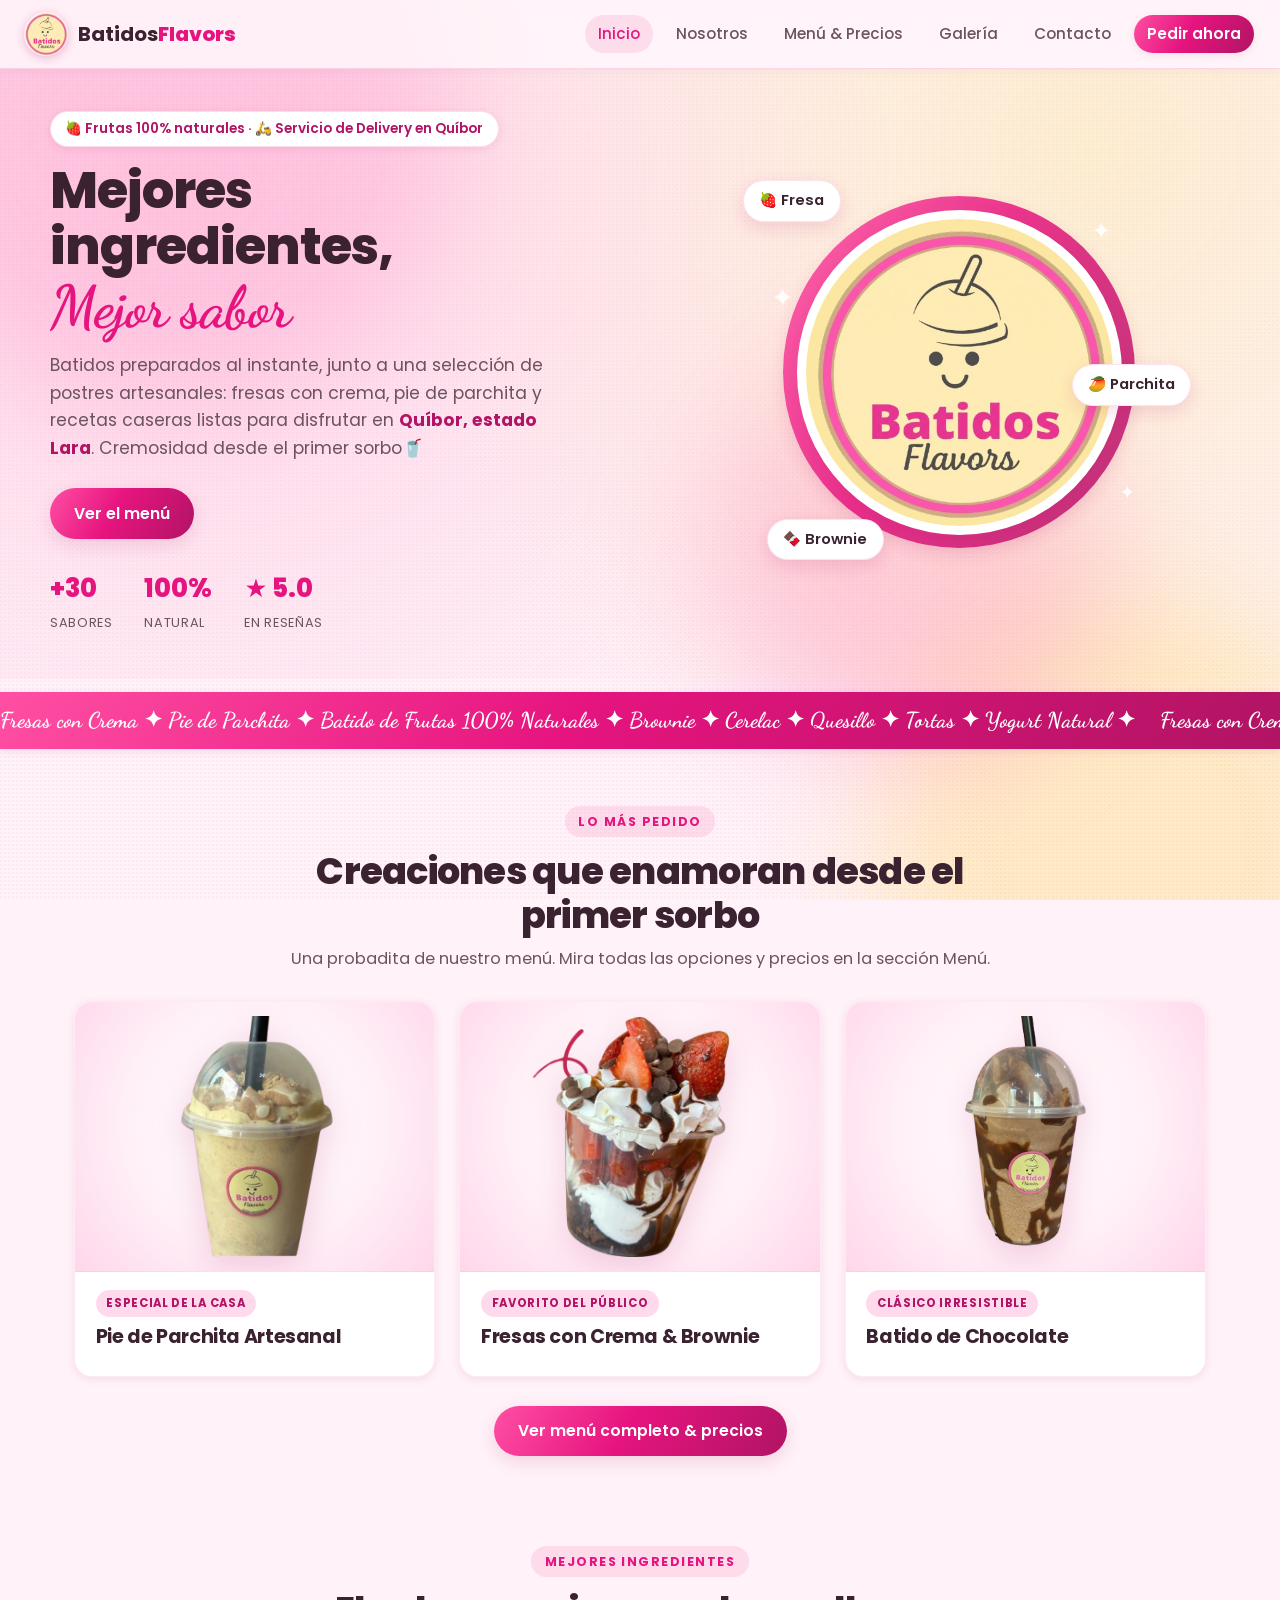
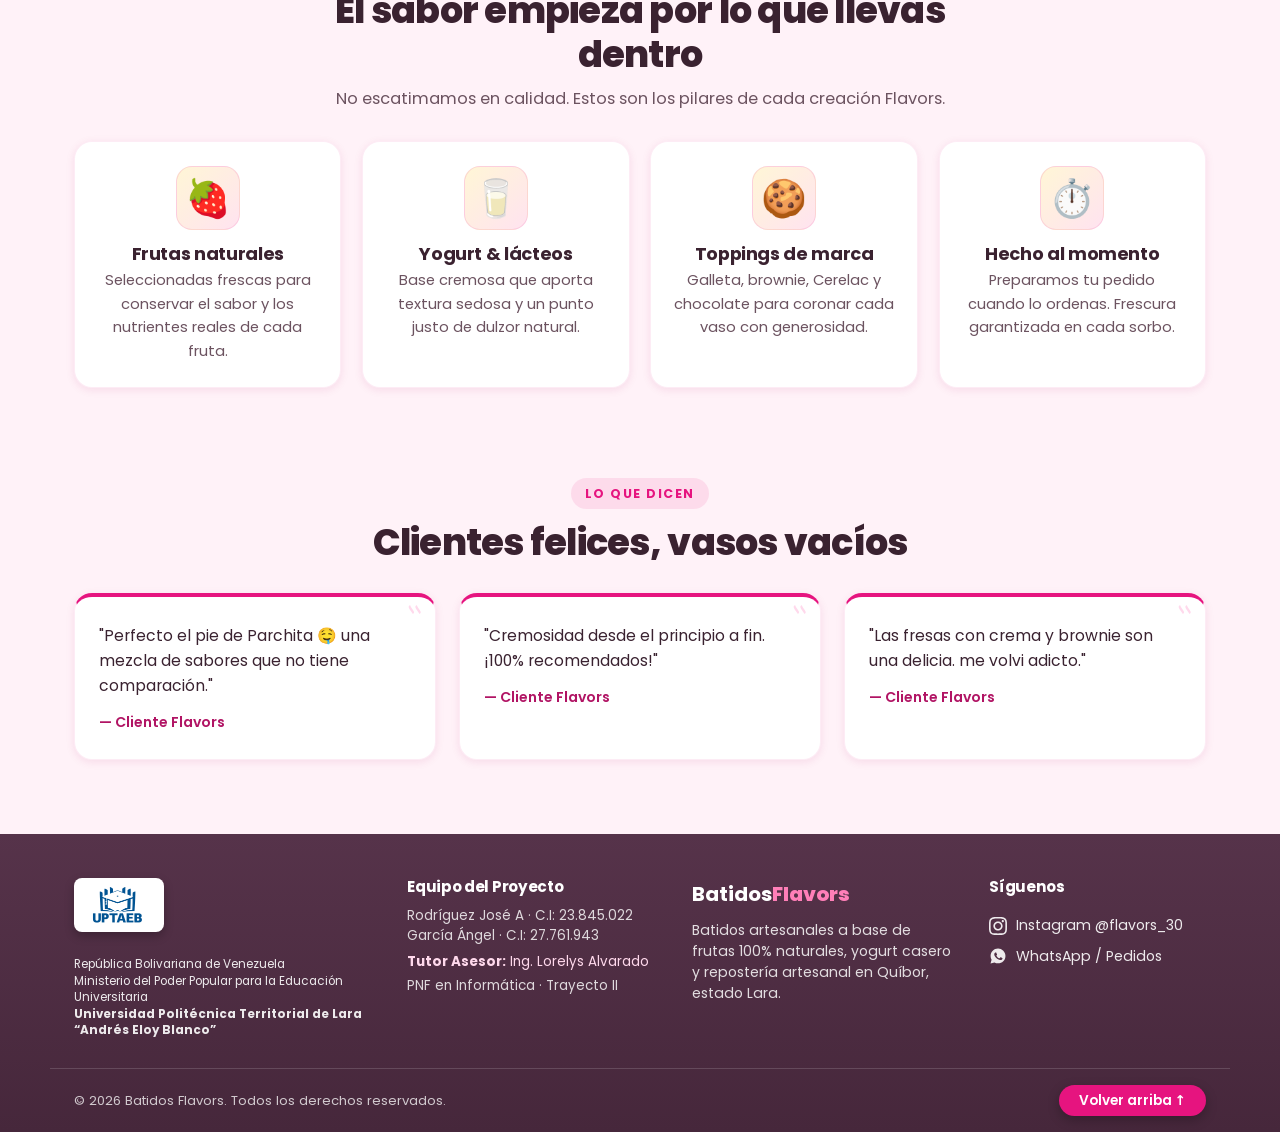
==== web-defensa/index.html @ 009329e3 "feat: crear clon web-defensa con capturas locales, ejecucion inmediata de modal y super guia comenta" ====
<!DOCTYPE html>
<html lang="es">
<head>
  <meta charset="UTF-8" />
  <meta name="viewport" content="width=device-width, initial-scale=1.0" />
  <meta name="description" content="Batidos Flavors — Batidos artesanales a base de frutas naturales, yogurt y postres caseros en Quíbor, estado Lara. Mejores ingredientes, mejor sabor." />
  <meta name="theme-color" content="#e6147f" />
  <title>Batidos Flavors · Mejores ingredientes, mejor sabor</title>
  <!-- Favicon -->
  <link rel="icon" type="image/png" href="assets/logo.png" />
  <link rel="apple-touch-icon" href="assets/logo.png" />

  <!-- Metadatos Open Graph y Twitter -->
  <meta property="og:type" content="website" />
  <meta property="og:url" content="https://batidosflavors.shop/" />
  <meta property="og:title" content="Batidos Flavors · Mejores ingredientes, mejor sabor" />
  <meta property="og:description" content="Batidos artesanales a base de frutas naturales, yogurt y postres caseros en Quíbor, estado Lara. Mejores ingredientes, mejor sabor." />
  <meta property="og:image" content="https://batidosflavors.shop/assets/logo.png" />
  <meta property="og:image:alt" content="Logotipo oficial de Batidos Flavors" />

  <meta name="twitter:card" content="summary" />
  <meta name="twitter:title" content="Batidos Flavors · Mejores ingredientes, mejor sabor" />
  <meta name="twitter:description" content="Batidos artesanales a base de frutas naturales, yogurt y postres caseros en Quíbor, estado Lara." />
  <meta name="twitter:image" content="https://batidosflavors.shop/assets/logo.png" />

  <link rel="preconnect" href="https://fonts.googleapis.com" />
  <link rel="preconnect" href="https://fonts.gstatic.com" crossorigin />
  <link href="https://fonts.googleapis.com/css2?family=Poppins:wght@300;400;500;600;700;800;900&family=Dancing+Script:wght@600;700&display=swap" rel="stylesheet" />
  <link rel="stylesheet" href="styles.css" />
</head>
<body>

  <div class="bg-decor" aria-hidden="true">
    <span class="blob blob--1"></span>
    <span class="blob blob--2"></span>
    <span class="blob blob--3"></span>
    <span class="grain"></span>
  </div>

  <!-- =========================================================================
     GUÍA DEFENSA: ENCABEZADO Y NAVEGACIÓN (<header class="nav">)
     - Logo: Para cambiar la imagen del logo editar src="assets/logo.png".
     - Orden del menú: Para cambiar el orden de las páginas, mover las etiquetas <a> de posición.
     - Menú móvil: Funciona con el checkbox oculto #nav-toggle sin JavaScript.
     - Botón "Pedir ahora": En este clon abre la captura local assets/whatsapp.png.
     ========================================================================= -->
  <!-- Encabezado y navegación -->
  <header class="nav">
    <a href="index.html" class="nav__brand" aria-label="Batidos Flavors — inicio">
      <img src="assets/logo.png" alt="Logo Batidos Flavors" class="logo-mark" width="46" height="46" />
      <span class="nav__brand-txt">Batidos<strong>Flavors</strong></span>
    </a>
    <input type="checkbox" id="nav-toggle" class="nav__check" />
    <label for="nav-toggle" class="nav__burger" aria-label="Abrir menú"><span></span><span></span><span></span></label>
    <nav class="nav__menu">
      <a href="index.html" class="is-active">Inicio</a>
      <a href="nosotros.html">Nosotros</a>
      <a href="menu.html">Menú &amp; Precios</a>
      <a href="galeria.html">Galería</a>
      <a href="contacto.html">Contacto</a>
      <a href="assets/whatsapp.png" target="_blank" rel="noopener" title="Ver captura de WhatsApp" target="_blank" rel="noopener" class="nav__cta">Pedir ahora</a>
    </nav>
  </header>

  <main>

    <!-- =========================================================================
     GUÍA DEFENSA: PORTADA PRINCIPAL (<section class="hero">)
     - Estructura: 2 columnas en CSS Grid (.hero__copy a la izquierda y .hero__art a la derecha).
     - ¿Cómo invertir columnas en el HTML?: Cortar el div .hero__art y pegarlo antes de .hero__copy.
     - ¿Cómo editar textos?: Modificar el texto dentro de h1.hero__title o p.hero__lead.
     - Chips flotantes: Las etiquetas span.float-chip tienen clases chip-a, chip-b, chip-c
       posicionadas de forma absoluta alrededor del logo.
     ========================================================================= -->
    <!-- Portada principal -->
    <section class="hero">
      <div class="hero__mesh" aria-hidden="true"></div>
      <div class="hero__inner">
        <div class="hero__copy">
          <span class="pill reveal">🍓 Frutas 100% naturales · 🛵 Servicio de Delivery en Quíbor</span>
          <h1 class="hero__title">
            <span class="reveal d1">Mejores</span>
            <span class="reveal d2">ingredientes,</span>
            <span class="script reveal d3"> Mejor sabor</span>
          </h1>
          <p class="hero__lead reveal d4">
  Batidos preparados al instante, junto a una selección de postres artesanales: fresas con crema, 
  pie de parchita y recetas caseras listas para disfrutar en <strong>Quíbor, estado Lara</strong>. Cremosidad desde el primer sorbo🥤
          </p>
          <div class="hero__actions reveal d5">
            <a href="menu.html" class="btn btn--solid">Ver el menú</a>
          </div>
          <ul class="hero__stats reveal d6">
            <li><b>+30</b><span>sabores</span></li>
            <li><b>100%</b><span>natural</span></li>
            <li><b>★ 5.0</b><span>en reseñas</span></li>
          </ul>
        </div>
        <div class="hero__art">
          <div class="cup-stage">
            <div class="cup-glow" aria-hidden="true"></div>
            <figure class="cup-photo">
              <img src="assets/logo.png" alt="Logo Batidos Flavors" class="hero__logo-img" width="360" height="360" />
            </figure>
            <span class="float-chip chip-a">🍓 Fresa</span>
            <span class="float-chip chip-b">🥭 Parchita</span>
            <span class="float-chip chip-c">🍫 Brownie</span>
            <span class="sparkle s1">✦</span>
            <span class="sparkle s2">✦</span>
            <span class="sparkle s3">✦</span>
          </div>
        </div>
      </div>
    </section>

    <!-- =========================================================================
     GUÍA DEFENSA: MARQUESINA CONTINUA (<div class="marquee">)
     - ¿Cómo funciona?: Contiene dos <span> con el texto idéntico duplicado para que
       la animación CSS @keyframes marquee se desplace infinitamente sin espacios en blanco.
     - Para cambiar los productos que circulan: editar el texto en ambos <span>.
     ========================================================================= -->
    <!-- Marquesina de especialidades -->
   <div class="marquee" aria-hidden="true">
      <div class="marquee__track">
        <span>Fresas con Crema ✦ Pie de Parchita ✦ Batido de Frutas 100% Naturales ✦ Brownie ✦ Cerelac ✦ Quesillo ✦ Tortas ✦ Yogurt Natural ✦&nbsp;</span>
        <span>Fresas con Crema ✦ Pie de Parchita ✦ Batido de Frutas 100% Naturales ✦ Brownie ✦ Cerelac ✦ Quesillo ✦ Tortas ✦ Yogurt Natural ✦&nbsp;</span>
      </div>
    </div>

   <!-- =========================================================================
     GUÍA DEFENSA: TARJETAS DESTACADAS (<section class="section"> y .cards)
     - Cuadrícula: Utiliza CSS Grid responsive (repeat(auto-fit, minmax(280px, 1fr))).
     - ¿Cómo añadir un nuevo producto?: Duplicar un bloque <article class="card reveal-up">...</article>.
     - ¿Cómo cambiar imagen de producto?: Modificar el atributo src="assets/inicio-batido-chocolate.png" (o la imagen deseada).
     - Etiqueta superior: El span con clase .tag muestra "Especial de la casa", "Favorito", etc.
     ========================================================================= -->
   <!-- Productos destacados -->
    <section class="section">
      <header class="section__head reveal-up">
        <span class="eyebrow">Lo más pedido</span>
        <h2>Creaciones que enamoran desde el primer sorbo </h2>
        <p class="section__sub">Una probadita de nuestro menú. Mira todas las opciones y precios en la sección Menú.</p>
      </header>
      <div class="cards">
        <article class="card reveal-up">
          <div class="card__img">
            <img src="assets/inicio-pie-limon.png" alt="Pie de Parchita" loading="lazy">
          </div>
          <div class="card__body">
            <span class="tag">Especial de la casa</span>
            <h3>Pie de Parchita Artesanal</h3>
          </div>
        </article>
        <article class="card reveal-up">
          <div class="card__img">
            <img src="assets/inicio-fresa-brownie.png" alt="Fresas con Crema &amp; Brownie" loading="lazy">
          </div>
          <div class="card__body">
            <span class="tag">Favorito del público</span>
            <h3>Fresas con Crema &amp; Brownie</h3>
          </div>
        </article>
        <article class="card reveal-up">
          <div class="card__img">
            <img src="assets/inicio-batido-chocolate.png" alt="Batido de Chocolate" loading="lazy">
          </div>
          <div class="card__body">
            <span class="tag">Clásico irresistible</span>
            <h3>Batido de Chocolate</h3>
          </div>
        </article>
      </div>
      <div class="menu__cta reveal-up">
        <a href="menu.html" class="btn btn--solid">Ver menú completo &amp; precios</a>
      </div>
    </section>

    <!-- =========================================================================
     GUÍA DEFENSA: POR QUÉ ELEGIRNOS (.feature-grid)
     - 4 columnas automáticas con iconos emoji y descripciones breves de propuesta de valor.
     ========================================================================= -->
    <!-- Por qué elegirnos -->
    <section class="section ingredientes">
      <header class="section__head reveal-up">
        <span class="eyebrow">Mejores ingredientes</span>
        <h2>El sabor empieza por lo que llevas dentro</h2>
        <p class="section__sub">No escatimamos en calidad. Estos son los pilares de cada creación Flavors.</p>
      </header>
      <div class="feature-grid">
        <div class="feature reveal-up">
          <div class="feature__ic">🍓</div>
          <h3>Frutas naturales</h3>
          <p>Seleccionadas frescas para conservar el sabor y los nutrientes reales de cada fruta.</p>
        </div>
        <div class="feature reveal-up">
          <div class="feature__ic">🥛</div>
          <h3>Yogurt &amp; lácteos</h3>
          <p>Base cremosa que aporta textura sedosa y un punto justo de dulzor natural.</p>
        </div>
        <div class="feature reveal-up">
          <div class="feature__ic">🍪</div>
          <h3>Toppings de marca</h3>
          <p>Galleta, brownie, Cerelac y chocolate para coronar cada vaso con generosidad.</p>
        </div>
        <div class="feature reveal-up">
          <div class="feature__ic">⏱️</div>
          <h3>Hecho al momento</h3>
          <p>Preparamos tu pedido cuando lo ordenas. Frescura garantizada en cada sorbo.</p>
        </div>
      </div>
    </section>

    <!-- =========================================================================
     GUÍA DEFENSA: TESTIMONIOS (.quotes y .quote)
     - Utiliza la etiqueta semántica <blockquote> con su <footer> para autoría.
     ========================================================================= -->
    <!-- Testimonios de clientes -->
    <section class="section testimonios">
      <header class="section__head reveal-up">
        <span class="eyebrow">Lo que dicen</span>
        <h2>Clientes felices, vasos vacíos</h2>
      </header>
      <div class="quotes">
        <blockquote class="quote reveal-up">
          <p>"Perfecto el pie de Parchita 🤤 una mezcla de sabores que no tiene comparación."</p>
          <footer>— Cliente Flavors</footer>
        </blockquote>
        <blockquote class="quote reveal-up">
          <p>"Cremosidad desde el principio a fin. ¡100% recomendados!"</p>
          <footer>— Cliente Flavors</footer>
        </blockquote>
        <blockquote class="quote reveal-up">
          <p>"Las fresas con crema y brownie son una delicia. me volvi adicto."</p>
          <footer>— Cliente Flavors</footer>
        </blockquote>
      </div>
    </section>


  </main>

  <!-- =========================================================================
     GUÍA DEFENSA: PIE DE PÁGINA INSTITUCIONAL (<footer class="footer">)
     - 4 columnas con CSS Grid (.footer__inner):
       * Columna 1 (.footer__uni): Logo institucional UPTAEB y República/Ministerio.
       * Columna 2 (.footer__team): Autores (José Rodríguez y Ángel García, Tutor y Trayecto).
       * Columna 3 (.footer__brand): Marca Batidos Flavors y descripción socio-productiva.
       * Columna 4 (.footer__social): Redes y contacto (apuntan a las capturas locales).
     - Barra inferior (.footer__base): Derechos reservados y botón "Volver arriba ↑".
     ========================================================================= -->
  <!-- Pie de página -->
  <footer class="footer">
    <div class="footer__inner">
      <!-- Columna 1: Universidad UPTAEB -->
      <div class="footer__col footer__uni">
        <img src="assets/logouniversidad.png" alt="Logo UPTAEB" class="footer__uni-logo" loading="lazy">
        <div class="footer__uni-text">
          <p class="uni-country">República Bolivariana de Venezuela</p>
          <p class="uni-ministry">Ministerio del Poder Popular para la Educación Universitaria</p>
          <p class="uni-name">Universidad Politécnica Territorial de Lara “Andrés Eloy Blanco”</p>
        </div>
      </div>

      <!-- Columna 2: Equipo de proyecto -->
      <div class="footer__col footer__team">
        <h4>Equipo del Proyecto</h4>
        <p>Rodríguez José A · C.I: 23.845.022</p>
        <p>García Ángel · C.I: 27.761.943</p>
        <p class="footer__tutor"><strong>Tutor Asesor:</strong> Ing. Lorelys Alvarado</p>
        <p class="footer__career">PNF en Informática · Trayecto II</p>
      </div>

      <!-- Columna 3: Batidos Flavors -->
      <div class="footer__col footer__brand">
        <span class="nav__brand-txt">Batidos<strong>Flavors</strong></span>
        <p>Batidos artesanales a base de frutas 100% naturales, yogurt casero y repostería artesanal en Quíbor, estado Lara.</p>
      </div>

      <!-- Columna 4: Síguenos y contacto -->
      <div class="footer__col footer__social">
        <h4>Síguenos</h4>
        <a href="assets/instagram.png" target="_blank" rel="noopener" title="Ver captura de Instagram" target="_blank" rel="noopener">
          <svg viewBox="0 0 24 24" width="18" height="18" fill="currentColor" aria-hidden="true"><path d="M12 2.163c3.204 0 3.584.012 4.85.07 3.252.148 4.771 1.691 4.919 4.919.058 1.265.069 1.645.069 4.849 0 3.205-.012 3.584-.069 4.849-.149 3.225-1.664 4.771-4.919 4.919-1.266.058-1.644.07-4.85.07-3.204 0-3.584-.012-4.849-.07-3.26-.149-4.771-1.699-4.919-4.92-.058-1.265-.07-1.644-.07-4.849 0-3.204.013-3.583.07-4.849.149-3.227 1.664-4.771 4.919-4.919 1.266-.057 1.645-.069 4.849-.069zm0-2.163c-3.259 0-3.667.014-4.947.072-4.358.2-6.78 2.618-6.98 6.98-.059 1.281-.073 1.689-.073 4.948 0 3.259.014 3.668.072 4.948.2 4.358 2.618 6.78 6.98 6.98 1.281.058 1.689.072 4.948.072 3.259 0 3.668-.014 4.948-.072 4.354-.2 6.782-2.618 6.979-6.98.059-1.28.073-1.689.073-4.948 0-3.259-.014-3.667-.072-4.947-.196-4.354-2.617-6.78-6.979-6.98-1.281-.059-1.69-.073-4.949-.073zm0 5.838c-3.403 0-6.162 2.759-6.162 6.162s2.759 6.163 6.162 6.163 6.162-2.759 6.162-6.163c0-3.403-2.759-6.162-6.162-6.162zm0 10.162c-2.209 0-4-1.79-4-4 0-2.209 1.791-4 4-4s4 1.791 4 4c0 2.21-1.791 4-4 4zm6.406-11.845c-.796 0-1.441.645-1.441 1.44s.645 1.44 1.441 1.44c.795 0 1.439-.645 1.439-1.44s-.644-1.44-1.439-1.44z"/></svg>
          <span>Instagram @flavors_30</span>
        </a>
        <a href="assets/whatsapp.png" target="_blank" rel="noopener" title="Ver captura de WhatsApp" target="_blank" rel="noopener">
          <svg viewBox="0 0 24 24" width="18" height="18" fill="currentColor" aria-hidden="true"><path d="M12.04 2c-5.46 0-9.91 4.45-9.91 9.91 0 1.75.46 3.45 1.32 4.95L2.05 22l5.25-1.38c1.45.79 3.08 1.21 4.74 1.21 5.46 0 9.91-4.45 9.91-9.91 0-2.65-1.03-5.14-2.9-7.01A9.82 9.82 0 0 0 12.04 2zm5.79 14.07c-.24.68-1.39 1.3-1.92 1.38-.49.07-1.12.1-3.23-.77-2.69-1.11-4.43-3.85-4.57-4.03-.13-.18-1.09-1.45-1.09-2.77s.69-1.96.93-2.23c.24-.27.53-.34.71-.34.18 0 .35 0 .51.01.16.01.39-.06.6.46.23.54.78 1.9.85 2.04.07.14.11.3.02.48-.09.18-.14.29-.27.45-.14.16-.29.35-.41.47-.14.13-.28.28-.12.55.16.27.7 1.15 1.5 1.86 1.03.92 1.9 1.2 2.17 1.34.27.13.43.11.59-.07.16-.18.68-.79.86-1.06.18-.27.36-.23.61-.14.25.09 1.59.75 1.86.89.27.13.45.2.52.31.06.11.06.65-.18 1.33z"/></svg>
          <span>WhatsApp / Pedidos</span>
        </a>
      </div>
    </div>

    <!-- Barra inferior del pie de página -->
    <div class="footer__base">
      <p>© 2026 Batidos Flavors. Todos los derechos reservados.</p>
      <a href="#" class="footer__top-btn">Volver arriba ↑</a>
    </div>
  </footer>

</body>
</html>
---- web-defensa/styles.css ----
/* =============================================================================
   BATIDOS FLAVORS — HOJA DE ESTILOS PRINCIPAL (VERSIÓN DEFENSA ACADÉMICA)
   
   GUÍA RÁPIDA DE COMANDOS CSS PARA LA DEFENSA:
   • MOVER ELEMENTO:
     - A la derecha:    margin-left: auto;  |  text-align: right;  |  transform: translateX(30px);
     - A la izquierda:  margin-right: auto; |  text-align: left;   |  transform: translateX(-30px);
     - Al centro:       margin: 0 auto;     |  text-align: center; |  justify-content: center;
   • DIMENSIONES (ANCHO Y ALTO):
     - Más alto/bajo:   height: 80px; / height: 35px;  |  padding: 1.5rem 1rem;
     - Más ancho/chico: width: 300px; / width: 120px;  |  max-width: 500px;
     - Ancho completo:  width: 100%; display: block;
   • ROTAR O PONER DE CABEZA:
     - Poner de cabeza: transform: rotate(180deg);  |  transform: scaleY(-1);
     - Reflejo espejo:  transform: scaleX(-1);
     - Rotar en ángulo: transform: rotate(45deg);   |  transform: rotate(-15deg);
     - Zoom (escala):   transform: scale(1.2); (más grande) / scale(0.8); (más pequeño)
   • COLORES Y FONDOS:
     - Fondo sólido:    background: #e6147f; (rosa) | #3a2230; (morado) | #25d366; (verde) | #000;
     - Gradiente:       background: linear-gradient(135deg, #ff4fa3, #b11464);
     - Color de texto:  color: #ffffff; | color: #fbe7a1; | color: #000000;
   • BORDES Y FORMAS:
     - Círculo:         border-radius: 50%;
     - Cuadrado recto:  border-radius: 0;
     - Píldora suave:   border-radius: 999px;
   • COLUMNAS GRID:
     - 4 columnas:      grid-template-columns: repeat(4, 1fr);
     - 3 columnas:      grid-template-columns: repeat(3, 1fr);
     - 2 columnas:      grid-template-columns: repeat(2, 1fr);
     - 1 columna:       grid-template-columns: 1fr;
   ============================================================================= */

/* =============================================================================
   1. VARIABLES DE DISEÑO (:root)
   ¿QUÉ ES?
   Las variables CSS almacenan valores reutilizables (colores, fuentes, sombras, radios).
   Se definen en el selector :root para que estén disponibles en todo el documento.
   Para consumirlas en cualquier clase se usa: var(--nombre-variable).
   
   TRUCOS DE DEFENSA:
   - Para cambiar el color principal de TODO el sitio en un solo cambio:
     Cambia --pink: #e6147f; por otro código hexadecimal (ej: #00b4d8 para azul turquesa).
   - Para cambiar la tipografía global:
     Cambia --font-main o --font-script.
   - Para cambiar el redondeo general de tarjetas y botones:
     Cambia --radius: 18px; a 0px (bordes rectos cuadrados) o 30px (súper redondeado).
   ============================================================================= */
:root {
  --pink: #e6147f;
  --pink-deep: #b11464;
  --pink-soft: #ffd9ec;
  --pink-bg: #fff2f8;
  --cream: #fbe7a1;
  --cream-soft: #fff6d6;
  --plum: #3a2230;
  --plum-soft: #6c5360;
  --plum-light: #523046;
  --white: #ffffff;

  --grad-hot: linear-gradient(120deg, #ff4fa3 0%, #e6147f 45%, #b11464 100%);
  --grad-soft: linear-gradient(135deg, #fff6d6 0%, #ffe3f0 100%);

  --shadow-sm: 0 2px 8px rgba(177, 20, 100, 0.10);
  --shadow-md: 0 6px 18px rgba(177, 20, 100, 0.14);

  --radius: 18px;
  --radius-lg: 24px;
  --maxw: 1180px;
  --ease: cubic-bezier(0.22, 1, 0.36, 1);

  --font: "Poppins", system-ui, -apple-system, Arial, sans-serif;
  --script: "Dancing Script", cursive, sans-serif;
}

/* =============================================================================
   2. ESTILOS BASE Y RESET (*, html, body)
   ¿QUÉ ES?
   - box-sizing: border-box; hace que el padding y los bordes se incluyan dentro
     del ancho y alto total del elemento, evitando que los divs se desborden.
   - scroll-behavior: smooth; hace que al hacer clic en un ancla (#id) la página
     se desplace suavemente en vez de saltar de golpe.
   
   TRUCOS DE DEFENSA:
   - Si piden cambiar el color de fondo general de toda la página:
     En body { background: var(--pink-bg); } cambiar por background: #ffffff; o background: #1a0f17;
   - Si piden cambiar el tamaño de letra general:
     En body { font-size: 1rem; } cambiar por font-size: 1.2rem; (más grande).
   ============================================================================= */
*,
*::before,
*::after {
  box-sizing: border-box;
  margin: 0;
  padding: 0;
}

html {
  scroll-behavior: smooth;
  -webkit-text-size-adjust: 100%;
}

body {
  font-family: var(--font);
  color: var(--plum);
  background: var(--pink-bg);
  line-height: 1.6;
  overflow-x: hidden;
}

img,
svg,
iframe {
  display: block;
  max-width: 100%;
}

a {
  color: inherit;
  text-decoration: none;
}

h1,
h2,
h3,
h4 {
  line-height: 1.2;
  letter-spacing: -0.02em;
}

.script {
  font-family: var(--script);
  font-weight: 700;
}

/* =============================================================================
   3. FONDO DECORATIVO (.bg-decor, .blob, .grain)
   ¿QUÉ ES?
   Crea manchas de color suaves y difuminadas (blobs) y textura de grano en el fondo.
   - position: fixed; mantiene las manchas fijas al hacer scroll.
   - pointer-events: none; evita que las manchas bloqueen los clics del usuario.
   - filter: blur(70px); difumina los círculos para crear el efecto de brillo ambiental.
   
   TRUCOS DE DEFENSA:
   - Para ocultar el fondo decorativo: .bg-decor { display: none; }
   - Para mover una mancha de posición: cambiar top: 10%; left: 80%;
   - Para cambiar el color de una mancha: background: radial-gradient(circle, #color1, transparent);
   ============================================================================= */
.bg-decor {
  position: fixed;
  inset: 0;
  z-index: -2;
  overflow: hidden;
  pointer-events: none;
}

.blob {
  position: absolute;
  border-radius: 50%;
  filter: blur(60px);
  opacity: 0.55;
  -webkit-animation: drift 22s var(--ease) infinite alternate;
  animation: drift 22s var(--ease) infinite alternate;
}

.blob--1 {
  width: 46vw;
  height: 46vw;
  top: -14vw;
  left: -10vw;
  background: #ffb3d6;
}

.blob--2 {
  width: 40vw;
  height: 40vw;
  bottom: -16vw;
  right: -8vw;
  background: #ffe39c;
  -webkit-animation-delay: -6s;
  animation-delay: -6s;
}

.blob--3 {
  width: 32vw;
  height: 32vw;
  top: 38%;
  left: 55%;
  background: #ff7fb8;
  opacity: 0.35;
  -webkit-animation-delay: -12s;
  animation-delay: -12s;
}

.grain {
  position: absolute;
  inset: 0;
  opacity: 0.04;
  mix-blend-mode: multiply;
  background-image: radial-gradient(circle at 1px 1px, #b11464 1px, transparent 0);
  background-size: 4px 4px;
}

@-webkit-keyframes drift {
  0%   { -webkit-transform: translate(0,0) scale(1); transform: translate(0,0) scale(1); }
  100% { -webkit-transform: translate(4vw, 3vw) scale(1.15); transform: translate(4vw, 3vw) scale(1.15); }
}

@keyframes drift {
  0%   { transform: translate(0,0) scale(1); }
  100% { transform: translate(4vw, 3vw) scale(1.15); }
}

/* =============================================================================
   4. BARRA DE NAVEGACIÓN (.nav, .nav__brand, .nav__menu, .nav__cta)
   ¿QUÉ ES?
   Encabezado superior del sitio. Utiliza position: sticky; top: 0; para quedarse fijo
   arriba cuando el usuario hace scroll hacia abajo.
   - backdrop-filter: blur(12px); genera el efecto de "vidrio esmerilado" (glassmorphism).
   
   TRUCOS DE DEFENSA:
   1. MOVER EL MENÚ:
      - Mover los enlaces a la derecha: en .nav { justify-content: flex-end; }
      - Mover los enlaces al centro: en .nav { justify-content: center; }
      - Separar logo a la izq y enlaces a la der: en .nav { justify-content: space-between; }
   2. DIMENSIONES:
      - Barra más alta: en .nav { padding: 1.5rem 2rem; }
      - Barra más delgada/compacta: en .nav { padding: 0.4rem 1rem; }
   3. COLOR DE LA BARRA:
      - Fondo blanco translúcido: background: rgba(255, 255, 255, 0.95);
      - Fondo oscuro translúcido: background: rgba(58, 34, 48, 0.92); color: white;
   4. PONER EL LOGO DE CABEZA O ROTARLO:
      - En .logo-mark { transform: rotate(180deg); }
      - Girar 45 grados: .logo-mark { transform: rotate(45deg); }
      - Hacer el logo más grande: .logo-mark { width: 65px; height: 65px; }
   ============================================================================= */
.nav {
  position: -webkit-sticky;
  position: sticky;
  top: 0;
  left: 0;
  right: 0;
  z-index: 100;
  display: flex;
  align-items: center;
  justify-content: space-between;
  padding: 0.75rem 1.5rem;
  background: #ffffff;
  background: rgba(255, 255, 255, 0.96);
  border-bottom: 1px solid rgba(230, 20, 127, 0.14);
  box-shadow: 0 2px 10px rgba(0, 0, 0, 0.04);
}

@supports (backdrop-filter: blur(10px)) or (-webkit-backdrop-filter: blur(10px)) {
  .nav {
    background: rgba(255, 245, 250, 0.85);
    backdrop-filter: blur(12px);
    -webkit-backdrop-filter: blur(12px);
  }
}

.nav__brand {
  display: flex;
  align-items: center;
  gap: 0.6rem;
}

.logo-mark {
  width: 44px;
  height: 44px;
  border-radius: 50%;
  overflow: hidden;
  flex-shrink: 0;
  box-shadow: 0 2px 8px rgba(177, 20, 100, 0.25);
}

.logo-mark img {
  width: 100%;
  height: 100%;
  object-fit: cover;
}

.nav__brand-txt {
  font-size: 1.25rem;
  font-weight: 700;
  color: var(--plum);
}

.nav__brand-txt strong {
  color: var(--pink);
  font-weight: 800;
}

.nav__menu {
  display: flex;
  align-items: center;
  gap: 0.4rem;
}

.nav__menu a {
  font-size: 0.95rem;
  font-weight: 500;
  padding: 0.45rem 0.8rem;
  margin: 0 2px;
  border-radius: 100px;
  color: var(--plum-soft);
  transition: color 0.2s, background 0.2s;
}

.nav__menu a:hover,
.nav__menu a.is-active {
  color: var(--pink);
  background: rgba(230, 20, 127, 0.10);
}

.nav__cta {
  background: var(--grad-hot);
  color: #ffffff !important;
  font-weight: 600 !important;
  box-shadow: var(--shadow-sm);
}

.nav__cta:hover {
  transform: translateY(-2px);
  box-shadow: var(--shadow-md);
}

/* =============================================================================
   MENÚ MÓVIL Y BOTÓN HAMBURGUESA SIN JAVASCRIPT (.nav__check, .nav__burger)
   ¿CÓMO FUNCIONA PARA LA DEFENSA? (Técnica "Checkbox Hack")
   1. Existe un checkbox oculto en el HTML: <input type="checkbox" id="nav-toggle" class="nav__check">.
   2. El icono de hamburguesa es una etiqueta <label for="nav-toggle" class="nav__burger">.
   3. Al hacer clic en el label, el navegador marca o desmarca el checkbox de forma nativa.
   4. El selector CSS .nav__check:checked ~ .nav__menu detecta cuando está activo y
      despliega el menú (.nav__menu) sin una sola línea de JavaScript.
   ============================================================================= */
.nav__check,
.nav__burger {
  display: none;
}

.nav__burger {
  width: 40px;
  height: 40px;
  border-radius: 10px;
  cursor: pointer;
  flex-direction: column;
  gap: 5px;
  align-items: center;
  justify-content: center;
  background: rgba(230, 20, 127, 0.08);
}

.nav__burger span {
  width: 20px;
  height: 2px;
  background: var(--pink);
  border-radius: 2px;
}

/* =============================================================================
   5. BOTONES (.btn, .btn--solid, .btn--ghost, .btn--block)
   ¿QUÉ ES?
   Módulo de botones del sistema.
   - .btn--solid: Botón principal relleno de color con degradado.
   - .btn--ghost: Botón secundario transparente con borde de color.
   - .btn--block: Hace que el botón ocupe el 100% del ancho del contenedor (usado en formularios).
   
   TRUCOS DE DEFENSA Y MODIFICACIONES EN VIVO:
   1. MOVER EL BOTÓN:
      - A la derecha: margin-left: auto; | transform: translateX(40px); | text-align: right;
      - A la izquierda: margin-right: auto; | transform: translateX(-40px); | text-align: left;
      - Centrado: margin: 0 auto; | display: table; margin: 0 auto;
   2. CAMBIAR DIMENSIONES:
      - Más alto: padding: 1.2rem 2rem; o height: 60px;
      - Más bajo / compacto: padding: 0.4rem 0.8rem;
      - Más ancho: width: 280px; o padding-left: 3rem; padding-right: 3rem;
      - Más angosto: width: 130px; o padding: 0.6rem 0.6rem;
      - QUE TOME TODO EL DIV (ANCHO COMPLETO):
        width: 100%; display: block; (o agregar la clase .btn--block)
   3. PONER DE CABEZA / ROTAR / VOLTEAR:
      - Poner de cabeza (180°): transform: rotate(180deg);
      - Reflejo vertical (de cabeza): transform: scaleY(-1);
      - Reflejo horizontal (espejo): transform: scaleX(-1);
      - Rotar 15 grados: transform: rotate(15deg);
   4. TAMAÑO Y ZOOM:
      - 25% más grande: transform: scale(1.25);
      - 25% más pequeño: transform: scale(0.75);
      - Tamaño del texto: font-size: 1.3rem; (más grande) | font-size: 0.8rem; (más pequeño)
   5. CAMBIAR COLORES:
      - Fondo sólido rosa: background: #e6147f;
      - Fondo verde (WhatsApp): background: #25d366;
      - Fondo azul: background: #1e88e5;
      - Fondo morado oscuro: background: #3a2230;
      - Fondo amarillo crema: background: #fbe7a1; color: #3a2230;
      - Texto blanco: color: #ffffff;
      - Texto negro: color: #000000;
   6. BORDES Y FORMA:
      - Cuadrado con esquinas en punta: border-radius: 0;
      - Totalmente redondeado / cápsula: border-radius: 999px;
      - Círculo perfecto: border-radius: 50%; width: 60px; height: 60px; padding: 0;
   7. SOMBRAS:
      - Sombra flotante: box-shadow: 0 12px 25px rgba(230, 20, 127, 0.4);
      - Sin sombra: box-shadow: none;
   ============================================================================= */
.btn {
  display: inline-flex;
  align-items: center;
  justify-content: center;
  gap: 0.4rem;
  font-size: 0.98rem;
  font-weight: 600;
  padding: 0.8rem 1.5rem;
  border-radius: 100px;
  cursor: pointer;
  border: none;
  transition: transform 0.2s var(--ease), box-shadow 0.2s, background 0.2s;
}

.btn svg {
  flex-shrink: 0;
}

.btn--solid {
  background: var(--grad-hot);
  color: #ffffff;
  box-shadow: var(--shadow-md);
}

.btn--solid:hover {
  transform: translateY(-2px);
  box-shadow: 0 8px 20px rgba(177, 20, 100, 0.25);
}

.btn--ghost {
  background: #ffffff;
  color: var(--pink-deep);
  border: 1.5px solid var(--pink-soft);
}

.btn--ghost:hover {
  transform: translateY(-2px);
  border-color: var(--pink);
}

.btn--ghost-light {
  background: rgba(255, 255, 255, 0.15);
  color: #ffffff;
  border: 1.5px solid rgba(255, 255, 255, 0.4);
}

.btn--ghost-light:hover {
  transform: translateY(-2px);
  background: rgba(255, 255, 255, 0.25);
  border-color: #ffffff;
}

.btn--block {
  width: 100%;
  font-weight: 700;
  padding: 0.9rem;
}

/* =============================================================================
   6. PORTADA HERO (.hero, .hero__inner, .hero__title, .hero__lead, .hero__art)
   ¿QUÉ ES?
   Sección principal de bienvenida. Utiliza CSS Grid de 2 columnas:
   - Columna izquierda (.hero__copy): Textos, eslogan, píldora, botones y estadísticas.
   - Columna derecha (.hero__art): Logotipo central flotante, brillos y chips flotantes.
   
   TRUCOS DE DEFENSA:
   1. MOVER TEXTOS:
      - Alinear texto a la derecha: .hero__copy { text-align: right; }
      - Alinear texto al centro: .hero__copy { text-align: center; }
      - Mover toda la columna de texto: .hero__copy { transform: translateX(30px); }
   2. PONER DE CABEZA:
      - Poner de cabeza el título: .hero__title { transform: rotate(180deg); }
      - Poner de cabeza la imagen del logo: .hero__logo-img { transform: rotate(180deg); }
   3. CAMBIAR TAMAÑOS:
      - Título más grande: .hero__title { font-size: 4rem; }
      - Título más pequeño: .hero__title { font-size: 2rem; }
      - Logo más grande: .hero__logo-img { width: 440px; height: 440px; }
      - Logo más pequeño: .hero__logo-img { width: 220px; height: 220px; }
   4. INVERTIR COLUMNAS (Logo a la izq y texto a la der):
      .hero__inner { direction: rtl; } .hero__copy, .hero__art { direction: ltr; }
      o en grid: .hero__copy { order: 2; } .hero__art { order: 1; }
   ============================================================================= */
.hero {
  position: relative;
  padding: 2.6rem 1.5rem 2.8rem;
  overflow: hidden;
}

.hero__mesh {
  position: absolute;
  top: -10%;
  left: -5%;
  right: -5%;
  height: 120%;
  z-index: -1;
  background:
    radial-gradient(circle at 18% 25%, rgba(255, 179, 214, 0.45) 0%, transparent 55%),
    radial-gradient(circle at 82% 20%, rgba(251, 231, 161, 0.45) 0%, transparent 55%);
}

.hero__inner {
  max-width: var(--maxw);
  margin: 0 auto;
  display: grid;
  grid-template-columns: 1.05fr 0.95fr;
  gap: 2.5rem;
  align-items: center;
}

.pill {
  display: inline-flex;
  align-items: center;
  gap: 0.4rem;
  font-size: 0.85rem;
  font-weight: 600;
  background: #ffffff;
  color: var(--pink-deep);
  padding: 0.4rem 0.9rem;
  border-radius: 100px;
  box-shadow: var(--shadow-sm);
  border: 1px solid rgba(230, 20, 127, 0.14);
  margin-bottom: 0.9rem;
}

.hero__title {
  font-size: 3.2rem;
  font-weight: 800;
  line-height: 1.1;
}

.hero__title span {
  display: block;
}

.hero__title .script {
  color: var(--pink);
  font-size: 1.15em;
  line-height: 0.95;
  margin-top: 0.1em;
}

.hero__lead {
  font-size: 1.08rem;
  color: var(--plum-soft);
  max-width: 32rem;
  margin: 1rem 0 1.6rem;
}

.hero__lead strong {
  color: var(--pink-deep);
}

.hero__actions {
  display: flex;
  flex-wrap: wrap;
  gap: 0.8rem;
}

.hero__stats {
  list-style: none;
  display: flex;
  gap: 2rem;
  margin-top: 1.8rem;
}

.hero__stats b {
  font-size: 1.6rem;
  font-weight: 800;
  color: var(--pink);
  display: block;
}

.hero__stats span {
  font-size: 0.8rem;
  color: var(--plum-soft);
  text-transform: uppercase;
  letter-spacing: 0.05em;
}

/* Imagen del Hero */
.hero__art {
  display: grid;
  place-items: center;
}

.cup-stage {
  position: relative;
  width: 400px;
  height: 400px;
  max-width: 88vw;
  max-height: 88vw;
  display: grid;
  place-items: center;
}

.cup-glow {
  position: absolute;
  top: 6%;
  left: 6%;
  right: 6%;
  bottom: 6%;
  border-radius: 50%;
  background: var(--grad-hot);
  opacity: 0.85;
  box-shadow: var(--shadow-md);
}

.cup-photo {
  position: relative;
  width: 325px;
  height: 325px;
  border-radius: 50%;
  overflow: hidden;
  background: var(--cream);
  border: 9px solid #ffffff;
  box-shadow: var(--shadow-md);
  display: grid;
  place-items: center;
}

.hero__logo-img {
  width: 100%;
  height: 100%;
  object-fit: cover;
  border-radius: 50%;
}

.float-chip {
  position: absolute;
  background: #ffffff;
  color: var(--plum);
  font-size: 0.92rem;
  font-weight: 600;
  padding: 0.5rem 0.95rem;
  border-radius: 100px;
  box-shadow: var(--shadow-md);
  border: 1px solid rgba(230, 20, 127, 0.12);
}

.chip-a {
  top: 2%;
  left: -4%;
}

.chip-b {
  top: 48%;
  right: -8%;
}

.chip-c {
  bottom: 3%;
  left: 2%;
}

.sparkle {
  position: absolute;
  color: #ffffff;
  font-size: 1.3rem;
  opacity: 0.9;
}

.s1 {
  top: 10%;
  right: 12%;
  font-size: 1.5rem;
}

.s2 {
  bottom: 16%;
  right: 6%;
  font-size: 1.2rem;
}

.s3 {
  top: 26%;
  left: 3%;
  font-size: 1.7rem;
}

/* =============================================================================
   7. MARQUESINA Y BANNERS (.marquee, .marquee__track, .page-banner)
   ¿QUÉ ES?
   La marquesina es una cinta horizontal que se desplaza infinitamente mostrando
   los postres y batidos. Utiliza la animación CSS pura @keyframes marquee.
   
   TRUCOS DE DEFENSA:
   - Cambiar velocidad:
     * Más rápida (10 seg): .marquee__track { animation-duration: 10s; }
     * Más lenta (45 seg):  .marquee__track { animation-duration: 45s; }
   - Cambiar dirección de movimiento (de izq a der):
     .marquee__track { animation-direction: reverse; }
   - Pausar el movimiento:
     .marquee__track { animation-play-state: paused; }
   - Cambiar color de fondo de la cinta:
     .marquee { background: #e6147f; color: white; } o background: #000000;
   - Texto más grande:
     .marquee span { font-size: 1.4rem; font-weight: bold; }
   ============================================================================= */
.marquee {
  background: var(--grad-hot);
  color: #ffffff;
  padding: 0.7rem 0;
  overflow: hidden;
  white-space: nowrap;
  box-shadow: var(--shadow-sm);
  margin: 0.8rem 0;
}

.marquee__track {
  display: inline-flex;
}

.marquee__track span {
  font-family: var(--script);
  font-size: 1.35rem;
  font-weight: 700;
  padding-right: 1.2rem;
}

.page-banner {
  position: relative;
  overflow: hidden;
  padding: 2.6rem 1.5rem 2rem;
  text-align: center;
}

.page-banner .hero__mesh {
  top: -15%;
  height: 130%;
}

.page-banner__inner {
  max-width: 46rem;
  margin: 0 auto;
  position: relative;
}

.page-banner h1 {
  font-size: 2.7rem;
  font-weight: 800;
}

.page-banner h1 .script {
  color: var(--pink);
}

.page-banner p {
  color: var(--plum-soft);
  font-size: 1.05rem;
  margin-top: 0.6rem;
}

/* =============================================================================
   8. ESTRUCTURA DE SECCIONES (.section, .section__head, .eyebrow)
   ¿QUÉ ES?
   Contenedores estandarizados que envuelven cada bloque temático de la página.
   - max-width: var(--maxw); (1200px) evita que el contenido se estire demasiado en pantallas gigantes.
   - margin: 0 auto; centra el contenedor horizontalmente en la pantalla.
   
   TRUCOS DE DEFENSA:
   - Alinear títulos de sección a la izquierda: .section__head { text-align: left; }
   - Alinear títulos de sección a la derecha:   .section__head { text-align: right; }
   - Más espacio arriba y abajo de la sección:  .section { padding: 6rem 1.5rem; }
   - Menos espacio (más compacta):             .section { padding: 1.5rem 1.5rem; }
   ============================================================================= */
.section {
  max-width: var(--maxw);
  margin: 0 auto;
  padding: 2.8rem 1.5rem;
}

.section--flush-top {
  padding-top: 1.2rem;
}

.section__head {
  text-align: center;
  max-width: 44rem;
  margin: 0 auto 1.8rem;
}

.section__head h2 {
  font-size: 2.3rem;
  font-weight: 800;
}

.section__head .script {
  color: var(--pink);
}

.section__sub {
  color: var(--plum-soft);
  margin-top: 0.6rem;
  font-size: 1.02rem;
}

.section__sub a {
  color: var(--pink);
  font-weight: 600;
}

.eyebrow {
  display: inline-block;
  font-size: 0.78rem;
  font-weight: 700;
  letter-spacing: 0.12em;
  text-transform: uppercase;
  color: var(--pink);
  background: rgba(230, 20, 127, 0.10);
  padding: 0.35rem 0.85rem;
  border-radius: 100px;
  margin-bottom: 0.7rem;
}

.eyebrow--light {
  color: #ffffff;
  background: rgba(255, 255, 255, 0.22);
}

/* =============================================================================
   9. TARJETAS Y COMPONENTES (.cards, .card, .card__img, .card__body, .tag)
   ¿QUÉ ES?
   Muestra las tarjetas visuales de los productos estrella (Pie de Parchita, Fresas, etc.).
   Utiliza CSS Grid: grid-template-columns: repeat(auto-fit, minmax(280px, 1fr));
   lo cual hace que se ajusten automáticamente de 3 columnas a 2 o a 1 según la pantalla.
   
   TRUCOS DE DEFENSA Y MODIFICACIONES EN VIVO:
   1. CAMBIAR NÚMERO DE COLUMNAS:
      - Forzar exactamente 3 columnas: .cards { grid-template-columns: repeat(3, 1fr); }
      - Forzar exactamente 2 columnas: .cards { grid-template-columns: repeat(2, 1fr); }
      - Forzar 1 sola columna (apiladas verticalmente): .cards { grid-template-columns: 1fr; }
      - Forzar 4 columnas: .cards { grid-template-columns: repeat(4, 1fr); }
   2. SEPARACIÓN:
      - Más espacio entre tarjetas: .cards { gap: 3rem; }
      - Menos espacio entre tarjetas: .cards { gap: 0.8rem; }
   3. PONER DE CABEZA / ROTAR:
      - Poner de cabeza toda la tarjeta: .card { transform: rotate(180deg); }
      - Poner de cabeza solo la imagen del producto: .card__img img { transform: rotate(180deg); }
      - Invertir la imagen horizontalmente (espejo): .card__img img { transform: scaleX(-1); }
   4. CAMBIAR TAMAÑOS:
      - Tarjetas más altas: .card__img { height: 320px; }
      - Tarjetas más bajas / compactas: .card__img { height: 160px; }
      - Zoom al pasar el cursor (hover): .card:hover { transform: scale(1.08); }
   5. CAMBIAR FORMA Y BORDES:
      - Bordes rectos cuadrados: .card { border-radius: 0; }
      - Imagen redonda tipo burbuja: .card__img { border-radius: 50%; width: 200px; height: 200px; margin: 1rem auto; }
   6. CAMBIAR COLORES:
      - Fondo de la tarjeta: .card { background: #fff2f8; border: 2px solid #e6147f; }
      - Color de la etiqueta .tag: background: #25d366; (verde) | background: #3a2230; (morado)
   ============================================================================= */
.card,
.feature,
.quote,
.price-list,
.comentarios__form-box {
  background: #ffffff;
  border-radius: var(--radius);
  box-shadow: var(--shadow-sm);
  border: 1px solid rgba(230, 20, 127, 0.08);
}

.cards {
  display: grid;
  grid-template-columns: repeat(auto-fit, minmax(260px, 1fr));
  gap: 1.5rem;
}

.card {
  overflow: hidden;
  transition: transform 0.25s var(--ease), box-shadow 0.25s;
}

.card:hover {
  transform: translateY(-5px);
  box-shadow: var(--shadow-md);
}

.card__img {
  aspect-ratio: 4/3;
  background: radial-gradient(circle at 50% 45%, #ffffff 0%, #fff0f7 55%, #ffd6eb 100%);
  display: flex;
  align-items: center;
  justify-content: center;
  position: relative;
  overflow: hidden;
  border-bottom: 1px solid rgba(230, 20, 127, 0.08);
}

.card__img img {
  width: 100%;
  height: 100%;
  transition: transform 0.4s var(--ease);
}

.card__img img[src*=".png"],
.card__img img[src$=".png"] {
  object-fit: contain;
  padding: 14px;
  filter: drop-shadow(0 10px 16px rgba(177, 20, 100, 0.18));
}

.card__img img:not([src*=".png"]) {
  object-fit: cover;
  padding: 0;
  filter: none;
}

.card:hover .card__img img {
  transform: scale(1.08);
}

.card__body {
  padding: 1.1rem 1.3rem 1.4rem;
}

.card__body h3 {
  font-size: 1.2rem;
  margin-bottom: 0.35rem;
}

.card__body p {
  color: var(--plum-soft);
  font-size: 0.94rem;
}

.tag {
  display: inline-block;
  font-size: 0.72rem;
  font-weight: 700;
  letter-spacing: 0.06em;
  text-transform: uppercase;
  color: var(--pink-deep);
  background: var(--pink-soft);
  padding: 0.25rem 0.65rem;
  border-radius: 100px;
  margin-bottom: 0.5rem;
}

.menu__cta {
  display: flex;
  flex-wrap: wrap;
  justify-content: center;
  gap: 0.8rem;
  text-align: center;
  margin-top: 1.8rem;
}

/* =============================================================================
   10. NOSOTROS Y CARRUSEL FOTOGRÁFICO (.nosotros, .carousel, .carousel__track)
   ¿QUÉ ES?
   Muestra la reseña socio-productiva de la empresa y una galería fotográfica continua.
   El carrusel utiliza @keyframes carouselSlide para desplazarse suavemente sin JavaScript.
   
   TRUCOS DE DEFENSA:
   - Cambiar velocidad del carrusel:
     * Más rápido (6s): .carousel__track { animation-duration: 6s; }
     * Más lento (25s):  .carousel__track { animation-duration: 25s; }
   - Pausar el carrusel: .carousel__track { animation-play-state: paused; }
   - Invertir sentido del carrusel: .carousel__track { animation-direction: reverse; }
   - Cambiar orden (foto a la derecha y texto a la izquierda):
     .nosotros { direction: rtl; } .nosotros__media, .nosotros__copy { direction: ltr; }
   ============================================================================= */
.nosotros {
  display: grid;
  grid-template-columns: 0.9fr 1.1fr;
  gap: 2.2rem;
  align-items: center;
}

.nosotros__media {
  position: relative;
  width: 100%;
}

.carousel {
  position: relative;
  width: 100%;
  height: 380px;
  min-height: 340px;
  aspect-ratio: 4/5;
  border-radius: var(--radius-lg);
  overflow: hidden;
  box-shadow: var(--shadow-md);
  background: var(--grad-soft);
  user-select: none;
}

.carousel__track {
  display: flex;
  width: 500%;
  height: 100%;
  will-change: transform;
  -webkit-animation: carouselSlide 12s cubic-bezier(0.77, 0, 0.175, 1) infinite;
  animation: carouselSlide 12s cubic-bezier(0.77, 0, 0.175, 1) infinite;
}

.carousel:hover .carousel__track {
  -webkit-animation-play-state: paused;
  animation-play-state: paused;
}

@-webkit-keyframes carouselSlide {
  0%, 20%   { -webkit-transform: translateX(0); transform: translateX(0); }
  25%, 45%  { -webkit-transform: translateX(-20%); transform: translateX(-20%); }
  50%, 70%  { -webkit-transform: translateX(-40%); transform: translateX(-40%); }
  75%, 95%  { -webkit-transform: translateX(-60%); transform: translateX(-60%); }
  100%      { -webkit-transform: translateX(-80%); transform: translateX(-80%); }
}

@keyframes carouselSlide {
  0%, 20%   { -webkit-transform: translateX(0); transform: translateX(0); }
  25%, 45%  { -webkit-transform: translateX(-20%); transform: translateX(-20%); }
  50%, 70%  { -webkit-transform: translateX(-40%); transform: translateX(-40%); }
  75%, 95%  { -webkit-transform: translateX(-60%); transform: translateX(-60%); }
  100%      { -webkit-transform: translateX(-80%); transform: translateX(-80%); }
}

.carousel__slide {
  width: 20%;
  height: 100%;
  flex-shrink: 0;
}

.carousel__slide img {
  width: 100%;
  height: 100%;
  object-fit: cover;
  object-position: center;
}

.nosotros__copy h2 {
  font-size: 2.1rem;
  margin-bottom: 0.9rem;
}

.nosotros__copy p {
  color: var(--plum-soft);
  margin-bottom: 1rem;
  text-align: justify;
  text-indent: 26px;
}

.checks {
  list-style: none;
  margin-top: 1.1rem;
  display: grid;
  gap: 0.65rem;
}

.checks li {
  position: relative;
  padding-left: 2rem;
  font-weight: 500;
}

.checks li::before {
  content: "✓";
  position: absolute;
  left: 0;
  top: 0;
  width: 1.4rem;
  height: 1.4rem;
  border-radius: 50%;
  background: var(--grad-hot);
  color: #ffffff;
  font-size: 0.8rem;
  display: grid;
  place-items: center;
  box-shadow: var(--shadow-sm);
}

/* =============================================================================
   11. VALORES, GALERÍA Y TESTIMONIOS (.feature-grid, .gallery, .quotes, .quote)
   ¿QUÉ ES?
   - .feature-grid: Cuadrícula de 4 valores (Calidad, Hecho con cariño, etc.).
   - .gallery: Galería estilo mosaico/masonry fotográfico.
   - .quotes: Bloque de testimonios con blockquote y citas.
   
   TRUCOS DE DEFENSA:
   1. VALORES (.feature-grid):
      - 2 columnas en vez de 4: .feature-grid { grid-template-columns: repeat(2, 1fr); }
      - 1 columna vertical:     .feature-grid { grid-template-columns: 1fr; }
      - Poner icono de cabeza:  .feature__ic { transform: rotate(180deg); }
      - Icono más grande:       .feature__ic { font-size: 3rem; }
   2. GALERÍA (.gallery):
      - 2 fotos por fila:       .gallery { grid-template-columns: repeat(2, 1fr); }
      - 4 fotos por fila:       .gallery { grid-template-columns: repeat(4, 1fr); }
      - Poner una foto de cabeza: .g-item img { transform: rotate(180deg); }
      - Efecto blanco y negro:  .g-item img { filter: grayscale(100%); }
   3. TESTIMONIOS (.quote):
      - Cambiar fondo de la cita: .quote { background: #ffe3f0; border-left: 5px solid #e6147f; }
      - Centrar texto de la cita: .quote { text-align: center; }
   ============================================================================= */
.feature-grid {
  display: grid;
  grid-template-columns: repeat(4, 1fr);
  gap: 1.3rem;
}

.feature {
  padding: 1.5rem 1.3rem;
  text-align: center;
  transition: transform 0.25s var(--ease), box-shadow 0.25s;
}

.feature:hover {
  transform: translateY(-4px);
  box-shadow: var(--shadow-md);
}

.feature__ic {
  font-size: 2.3rem;
  width: 64px;
  height: 64px;
  margin: 0 auto 0.8rem;
  border-radius: 16px;
  display: grid;
  place-items: center;
  background: var(--grad-soft);
  border: 1px solid rgba(230, 20, 127, 0.12);
}

.feature h3 {
  font-size: 1.12rem;
  margin-bottom: 0.3rem;
}

.feature p {
  color: var(--plum-soft);
  font-size: 0.92rem;
}

/* Galería */
.gallery {
  display: grid;
  grid-template-columns: repeat(4, 1fr);
  gap: 1.1rem;
}

.g-item {
  position: relative;
  height: 270px;
  min-height: 250px;
  aspect-ratio: 3/4;
  border-radius: var(--radius);
  overflow: hidden;
  cursor: pointer;
  background: var(--img) center / cover no-repeat;
  box-shadow: var(--shadow-sm);
  transition: transform 0.25s var(--ease), box-shadow 0.25s;
}

.g-item:hover {
  transform: translateY(-4px);
  box-shadow: var(--shadow-md);
}

.g-item figcaption {
  position: absolute;
  left: 0;
  right: 0;
  bottom: 0;
  padding: 0.9rem 0.85rem 0.75rem;
  color: #ffffff;
  font-weight: 600;
  font-size: 0.92rem;
  background: linear-gradient(to top, rgba(58, 34, 48, 0.88) 0%, rgba(58, 34, 48, 0.3) 70%, transparent 100%);
  z-index: 2;
}

.g-item--1 { --img: url('assets/galeria-1.jpg'); }
.g-item--2 { --img: url('assets/galeria-2.jpg'); }
.g-item--3 { --img: url('assets/galeria-3.jpg'); }
.g-item--4 { --img: url('assets/galeria-4.jpg'); }
.g-item--5 { --img: url('assets/galeria-5.jpg'); }
.g-item--6 { --img: url('assets/galeria-6.jpg'); }
.g-item--7 { --img: url('assets/galeria-7.jpg'); }
.g-item--8 { --img: url('assets/galeria-8.jpg'); }

/* Testimonios */
.quotes {
  display: grid;
  grid-template-columns: repeat(3, 1fr);
  gap: 1.4rem;
}

.quote {
  padding: 1.6rem 1.5rem;
  border-top: 4px solid var(--pink);
  position: relative;
}

.quote::before {
  content: "\201C";
  font-family: var(--script);
  font-size: 3.8rem;
  color: var(--pink-soft);
  position: absolute;
  top: 0.2rem;
  right: 1.2rem;
  line-height: 1;
}

.quote p {
  font-size: 0.98rem;
  color: var(--plum);
  margin-bottom: 0.8rem;
}

.quote footer {
  font-weight: 600;
  color: var(--pink-deep);
  font-size: 0.88rem;
}

/* =============================================================================
   12. CATÁLOGO DE PRECIOS (.price-block, .price-cat, .price-row, .price-row__val)
   ¿QUÉ ES?
   Estructura en acordeón visual que lista los precios organizados por categorías:
   1. Batidos (1.30 / 1.60 REF)
   2. Especiales con Leche (Toddy, Cerelac, etc.)
   3. Batidos Mixtos (2.00 / 2.40 REF)
   4. Otros / Postres (Fresas con Crema, Yogurt)
   5. Toppings & Extras (0.25 - 0.95 REF)
   
   TRUCOS DE DEFENSA Y MODIFICACIONES EN VIVO:
   1. CÓMO CAMBIAR COLOR DE PRECIOS:
      - Destacar precio en verde: .price-row__val { color: #25d366; font-size: 1.3rem; }
      - Destacar precio en azul:  .price-row__val { color: #1e88e5; }
      - Destacar precio en dorado:.price-row__val { color: #f59e0b; }
   2. CÓMO CAMBIAR DIMENSIONES Y ESPACIOS:
      - Filas más altas / separadas: .price-row { padding: 1.4rem 1rem; }
      - Filas más compactas:         .price-row { padding: 0.4rem 0.5rem; }
   3. CÓMO MOVER O ALINEAR:
      - Alinear nombre a la derecha: .price-row__name { text-align: right; }
      - Poner precio a la izquierda: .price-row { flex-direction: row-reverse; }
   4. EFECTOS:
      - Poner de cabeza una fila: .price-row:first-child { transform: rotate(180deg); }
      - Resaltar fila favorita con fondo: .price-row:hover { background: #ffd9ec; }
   ============================================================================= */
.price-block {
  max-width: var(--maxw);
  margin: 0 auto;
  padding: 0 1.5rem 2rem;
}

.price-cat {
  margin-bottom: 2rem;
}

.price-cat__head {
  display: flex;
  align-items: center;
  gap: 0.8rem;
  margin-bottom: 1rem;
}

.price-cat__head .ic {
  font-size: 1.7rem;
  width: 52px;
  height: 52px;
  display: grid;
  place-items: center;
  border-radius: 14px;
  background: var(--grad-soft);
  box-shadow: var(--shadow-sm);
}

.price-cat__head h2 {
  font-size: 1.5rem;
}

.price-cat__head p {
  font-size: 0.88rem;
  color: var(--plum-soft);
}

.price-list {
  display: grid;
  gap: 0.2rem;
  padding: 0.7rem 1.3rem;
}

.price-row {
  display: grid;
  grid-template-columns: 1fr auto;
  align-items: baseline;
  gap: 1rem;
  padding: 0.85rem 0.2rem;
  border-bottom: 1px dashed rgba(230, 20, 127, 0.16);
  border-radius: 8px;
}

.price-row:last-child {
  border-bottom: 0;
}

.price-row:hover {
  background: rgba(255, 217, 236, 0.25);
}

.price-row__name b {
  font-weight: 600;
  font-size: 1.02rem;
}

.price-row__name p {
  font-size: 0.86rem;
  color: var(--plum-soft);
}

.price-row__tag {
  font-size: 0.68rem;
  font-weight: 700;
  text-transform: uppercase;
  color: var(--pink-deep);
  background: var(--pink-soft);
  padding: 0.15rem 0.55rem;
  border-radius: 100px;
  margin-left: 0.5rem;
  vertical-align: middle;
}

.price-row__val {
  font-weight: 800;
  color: var(--pink);
  font-size: 1.12rem;
  white-space: nowrap;
}

.price-note {
  text-align: center;
  color: var(--plum-soft);
  font-size: 0.88rem;
  margin-top: 1.2rem;
  background: rgba(255, 255, 255, 0.8);
  border: 1px dashed rgba(230, 20, 127, 0.2);
  border-radius: 14px;
  padding: 0.8rem 1.1rem;
}

/* =============================================================================
   13. CONTACTO, FORMULARIO Y MAPA (.contacto__card, .form-flavors, .contacto__map)
   ¿QUÉ ES?
   Bloque de atención con lista de contacto (Ubicación, Delivery, WhatsApp, Instagram),
   mapa de ubicación y formulario para recepción de opiniones.
   
   TRUCOS DE DEFENSA:
   1. DISPOSICIÓN:
      - Poner mapa a la izquierda y datos a la derecha:
        .contacto__card { direction: rtl; } .contacto__copy, .contacto__map { direction: ltr; }
      - Poner datos arriba y mapa abajo (1 columna):
        .contacto__card { grid-template-columns: 1fr; }
   2. MAPA / CAPTURA (.contacto__map):
      - Más alto: .contacto__map { min-height: 500px; }
      - Más bajo: .contacto__map { min-height: 250px; }
      - Poner el mapa de cabeza: .contacto__map img { transform: rotate(180deg); }
      - Borde redondeado: .contacto__map { border-radius: 30px; }
   3. BOTÓN DEL FORMULARIO (.btn--block):
      - Para que tome todo el div: width: 100%; display: block;
      - Para que sea angosto y a la derecha: width: auto; margin-left: auto; display: table;
      - Cambiar color al botón de enviar: .form-flavors button { background: #25d366; }
   ============================================================================= */
.contacto__card {
  display: grid;
  grid-template-columns: repeat(auto-fit, minmax(320px, 1fr));
  gap: 2rem;
  align-items: stretch;
  border-radius: var(--radius-lg);
  overflow: hidden;
  box-shadow: var(--shadow-md);
  background: var(--grad-hot);
  color: #ffffff;
  padding: 2.2rem 1.8rem;
}

.contacto__copy {
  display: flex;
  flex-direction: column;
  justify-content: center;
}

.contacto__copy h2 {
  font-size: 2.1rem;
  margin-bottom: 0.7rem;
}

.contacto__copy > p {
  color: rgba(255, 255, 255, 0.92);
  margin-bottom: 1.3rem;
}

.contact-list {
  list-style: none;
  display: grid;
  gap: 0.9rem;
  margin-bottom: 1.3rem;
}

.contact-list li {
  display: flex;
  gap: 0.85rem;
  align-items: center;
}

.ci {
  width: 44px;
  height: 44px;
  flex: 0 0 44px;
  display: flex !important;
  align-items: center !important;
  justify-content: center !important;
  border-radius: 12px;
  background: rgba(255, 255, 255, 0.22);
  border: 1px solid rgba(255, 255, 255, 0.35);
  color: #ffffff;
}

.ci svg {
  width: 22px;
  height: 22px;
  fill: currentColor;
}

.contact-list b {
  display: block;
  font-size: 0.95rem;
  font-weight: 700;
}

.contact-list li > div span,
.contact-list li > div a {
  display: block;
  color: rgba(255, 255, 255, 0.92);
  font-size: 0.9rem;
}

.contact-list a {
  color: #ffffff;
  text-decoration: underline;
}

.contacto__actions {
  display: flex;
  gap: 0.7rem;
  flex-wrap: wrap;
}

.contacto__actions .btn--solid {
  background: #ffffff;
  color: var(--pink-deep);
}

.contacto__actions .btn--solid:hover {
  background: var(--cream-soft);
}

.contacto__map-link {
  display: block;
  width: 100%;
  height: 100%;
}

.contacto__map {
  display: block;
  width: 100%;
  height: 100%;
  min-height: 380px;
  border-radius: 16px;
  overflow: hidden;
  box-shadow: 0 4px 16px rgba(0, 0, 0, 0.15);
  background: #ffffff;
}

.contacto__map iframe {
  width: 100%;
  height: 100%;
  min-height: 380px;
  border: 0;
  display: block;
}

.contacto__map img {
  width: 100%;
  height: 100%;
  max-height: 480px;
  border-radius: 12px;
  display: block;
  object-fit: contain;
}

.contacto__card--cta {
  grid-template-columns: 1fr;
  padding: 2.2rem 1.8rem;
}

.contacto__card--cta .contacto__copy {
  text-align: center;
  max-width: 40rem;
  margin: 0 auto;
}

.contacto__card--cta .contacto__actions {
  justify-content: center;
}

/* Formulario de comentarios */
.comentarios {
  padding-top: 2.4rem;
}

.comentarios__grid {
  display: grid;
  grid-template-columns: 1fr 1.15fr;
  gap: 2.2rem;
  align-items: start;
}

.comentarios__form-box {
  padding: 1.8rem;
  border-top: 4px solid var(--pink);
}

.comentarios__form-head {
  display: flex;
  align-items: center;
  gap: 0.85rem;
  margin-bottom: 1.2rem;
  padding-bottom: 0.9rem;
  border-bottom: 1px solid rgba(230, 20, 127, 0.1);
  cursor: pointer;
}

.comentarios__icon {
  font-size: 1.7rem;
  width: 46px;
  height: 46px;
  border-radius: 12px;
  background: var(--grad-soft);
  display: grid;
  place-items: center;
  flex-shrink: 0;
}

.comentarios__form-head h3 {
  font-size: 1.22rem;
  color: var(--plum);
}

.comentarios__form-head p {
  font-size: 0.86rem;
  color: var(--plum-soft);
}

.form-flavors {
  display: grid;
  gap: 1rem;
}

.form-group {
  display: flex;
  flex-direction: column;
  gap: 0.35rem;
  cursor: text;
}

.form-group label,
.form-group__label {
  font-size: 0.86rem;
  font-weight: 600;
  color: var(--plum);
  cursor: pointer;
}

.form-flavors textarea {
  width: 100%;
  padding: 0.75rem 0.95rem;
  font-family: var(--font);
  font-size: 0.92rem;
  color: var(--plum);
  background: var(--pink-bg);
  border: 1.5px solid rgba(230, 20, 127, 0.18);
  border-radius: 12px;
  outline: none;
  resize: vertical;
  min-height: 105px;
}

.form-flavors textarea:focus {
  border-color: var(--pink);
  background: #ffffff;
  box-shadow: 0 0 0 3px rgba(230, 20, 127, 0.12);
}

.form-honeypot {
  display: none;
}

.comentarios__feed {
  display: grid;
  gap: 1.3rem;
}

/* =============================================================================
   14. MODAL DE CONFIRMACIÓN SIN JAVASCRIPT (.modal, #enviado:target)
   ¿CÓMO FUNCIONA PARA LA DEFENSA? (Técnica CSS :target)
   1. El modal es un <div id="enviado" class="modal"> con un identificador único.
   2. Por defecto está oculto con:
      opacity: 0; pointer-events: none; (no se ve y no recibe clics).
   3. Cuando el formulario tiene action="#enviado" o un enlace apunta a href="#enviado",
      la URL del navegador se convierte en: contacto.html#enviado.
   4. El selector CSS #enviado:target detecta que el elemento con id="enviado" coincide
      con el hash (#) de la URL, y aplica:
      - opacity: 1; (se hace visible).
      - pointer-events: auto; (permite hacer clic).
      - transform: translateY(0); (baja suavemente desde arriba).
   5. Para cerrarlo, el botón "Aceptar", la cruz (×) o el fondo apuntan a href="#" (o href="contacto.html"),
      lo cual elimina el hash #enviado de la URL y desactiva :target, cerrando el modal al instante.
   
   TRUCOS DE DEFENSA:
   - Modal más ancho: .modal__dialog { max-width: 600px; }
   - Modal más estrecho / compacto: .modal__dialog { max-width: 300px; }
   - Cambiar color de fondo del modal: .modal__dialog { background: #ffe3f0; }
   - Poner el modal de cabeza: .modal__dialog { transform: rotate(180deg); }
   - Cambiar icono del check: .modal__icon { background: #25d366; color: white; }
   ============================================================================= */
.modal {
  position: fixed;
  top: 0;
  right: 0;
  bottom: 0;
  left: 0;
  inset: 0;
  z-index: 9999;
  display: flex;
  align-items: center;
  justify-content: center;
  padding: 1.5rem;
  opacity: 0;
  visibility: hidden;
  pointer-events: none;
  transition: opacity 0.3s, visibility 0.3s;
}

#enviado:target,
.modal:target {
  opacity: 1;
  visibility: visible;
  pointer-events: auto;
}

.modal__backdrop {
  position: absolute;
  top: 0;
  right: 0;
  bottom: 0;
  left: 0;
  inset: 0;
  background: rgba(43, 10, 31, 0.78);
  cursor: default;
}

.modal__dialog {
  position: relative;
  background: #ffffff;
  border-radius: var(--radius-lg);
  padding: 2.2rem 1.8rem;
  max-width: 440px;
  width: 100%;
  text-align: center;
  box-shadow: 0 10px 30px rgba(0, 0, 0, 0.25);
  border: 1px solid rgba(230, 20, 127, 0.15);
  transform: translateY(15px);
  transition: transform 0.3s var(--ease);
  z-index: 1;
}

#enviado:target .modal__dialog,
.modal:target .modal__dialog {
  transform: translateY(0);
}

.modal__close {
  position: absolute;
  top: 0.8rem;
  right: 1rem;
  font-size: 1.5rem;
  color: var(--plum-soft);
  text-decoration: none;
  padding: 0.3rem 0.5rem;
  border-radius: 8px;
}

.modal__close:hover {
  color: var(--pink);
  background: var(--pink-soft);
}

.modal__icon {
  width: 60px;
  height: 60px;
  margin: 0 auto 1.1rem;
  background: var(--grad-soft);
  color: var(--pink-deep);
  font-size: 1.8rem;
  font-weight: 800;
  border-radius: 50%;
  display: grid;
  place-items: center;
  box-shadow: var(--shadow-sm);
}

.modal__dialog h3 {
  font-size: 1.5rem;
  color: var(--plum);
  margin-bottom: 0.5rem;
}

.modal__dialog p {
  color: var(--plum-soft);
  font-size: 0.94rem;
  line-height: 1.5;
  margin-bottom: 1.5rem;
}

.modal__actions {
  display: flex;
  justify-content: center;
}

.modal__actions .btn {
  min-width: 140px;
}

/* =============================================================================
   15. PIE DE PÁGINA INSTITUCIONAL (.footer, .footer__inner, 4 columnas)
   ¿QUÉ ES?
   Pie de página institucional organizado en 4 columnas mediante CSS Grid:
   - Columna 1 (.footer__uni): Logo institucional UPTAEB y datos ministeriales.
   - Columna 2 (.footer__team): Autores del proyecto (José Rodríguez y Ángel García), tutor y trayecto.
   - Columna 3 (.footer__brand): Marca Batidos Flavors y descripción del emprendimiento.
   - Columna 4 (.footer__social): Enlaces a redes sociales y contacto (Instagram y WhatsApp con iconos SVG).
   
   TRUCOS DE DEFENSA Y MODIFICACIONES EN VIVO:
   1. CAMBIAR NÚMERO DE COLUMNAS:
      - 4 columnas actuales: .footer__inner { grid-template-columns: 1.25fr 1.05fr 1.1fr 0.9fr; }
      - 3 columnas:          .footer__inner { grid-template-columns: repeat(3, 1fr); }
      - 2 columnas:          .footer__inner { grid-template-columns: repeat(2, 1fr); }
      - 1 columna (apiladas):.footer__inner { grid-template-columns: 1fr; }
   2. CAMBIAR COLOR DE FONDO DEL FOOTER:
      - Fondo morado ciruela actual: background: #502e43;
      - Fondo negro elegante:        background: #111111;
      - Fondo rosa corporativo:      background: #b11464;
      - Fondo azul institucional:    background: #1e3a8a;
   3. MOVER O ALINEAR CONTENIDO:
      - Centrar todo el texto del footer: .footer__inner { text-align: center; }
      - Alinear texto a la derecha:      .footer__inner { text-align: right; }
      - Mover el logo de la UPTAEB a la der: .footer__uni-logo { margin-left: auto; }
      - Mover el logo de la UPTAEB al centro:.footer__uni-logo { margin: 0 auto 12px; }
   4. PONER DE CABEZA / ROTAR:
      - Poner de cabeza el logo universitario: .footer__uni-logo { transform: rotate(180deg); }
      - Poner de cabeza todo el footer: .footer { transform: rotate(180deg); }
   5. TAMAÑOS:
      - Logo universitario más grande: .footer__uni-logo { max-width: 140px; }
      - Logo universitario más chico:  .footer__uni-logo { max-width: 60px; }
      - Texto del footer más grande:   .footer p { font-size: 1rem; }
   ============================================================================= */
.footer {
  background: #502e43;
  background: linear-gradient(180deg, #56334a 0%, #46273b 100%);
  color: rgba(255, 255, 255, 0.88);
  margin-top: 1.8rem;
}

.footer__inner {
  max-width: var(--maxw);
  margin: 0 auto;
  padding: 2.8rem 1.5rem 1.8rem;
  display: grid;
  grid-template-columns: 1.25fr 1.05fr 1.1fr 0.9fr;
  gap: 2rem;
  align-items: start;
}

/* Columna 1: Universidad UPTAEB */
.footer__uni {
  display: flex;
  flex-direction: column;
  gap: 0.75rem;
}

.footer__uni-logo {
  display: inline-block;
  background-color: #ffffff;
  padding: 8px 12px;
  border-radius: 8px;
  border: 1px solid rgba(255, 255, 255, 0.3);
  box-shadow: 0 4px 10px rgba(0, 0, 0, 0.25);
  max-width: 90px;
  height: auto;
  object-fit: contain;
  margin-bottom: 12px;
}

.footer__uni-text p {
  font-size: 0.74rem;
  line-height: 1.4;
  color: rgba(255, 255, 255, 0.90);
}

.uni-name {
  color: #ffffff;
  font-weight: 700;
}

/* Columna 2: Equipo de proyecto */
.footer__team h4,
.footer h4 {
  color: #ffffff;
  font-size: 0.95rem;
  margin-bottom: 0.6rem;
  font-weight: 700;
}

.footer__team p {
  font-size: 0.84rem;
  line-height: 1.5;
  color: rgba(255, 255, 255, 0.82);
}

.footer__tutor {
  margin-top: 0.35rem;
  color: #ffd9ec !important;
}

.footer__career {
  margin-top: 0.25rem;
  font-size: 0.78rem;
  color: rgba(255, 255, 255, 0.72);
}

/* Columna 3: Batidos Flavors */
.footer__brand .nav__brand-txt {
  color: #ffffff;
}

.footer__brand .nav__brand-txt strong {
  color: #ff7fb8;
}

.footer__brand p {
  margin-top: 0.6rem;
  font-size: 0.88rem;
  line-height: 1.5;
  color: rgba(255, 255, 255, 0.84);
}

/* Columna 4: Síguenos y contacto */
.footer__social {
  display: grid;
  gap: 0.5rem;
}

.footer__social a {
  display: inline-flex;
  align-items: center;
  gap: 0.55rem;
  font-size: 0.88rem;
  color: rgba(255, 255, 255, 0.90);
  transition: color 0.2s;
  width: max-content;
}

.footer__social a svg {
  flex-shrink: 0;
}

.footer__social a:hover {
  color: #ff7fb8;
}

.footer__loc {
  font-size: 0.82rem;
  margin-top: 0.3rem;
  line-height: 1.4;
  color: rgba(255, 255, 255, 0.75);
}

/* Barra inferior del pie de página */
.footer__base {
  border-top: 1px solid rgba(255, 255, 255, 0.15);
  max-width: var(--maxw);
  margin: 0 auto;
  padding: 1rem 1.5rem;
  display: flex;
  flex-wrap: wrap;
  gap: 0.5rem 2rem;
  justify-content: space-between;
  align-items: center;
  font-size: 0.82rem;
  color: rgba(255, 255, 255, 0.75);
}

/* Botón volver arriba */
.footer__top-btn,
.footer__top-link {
  display: inline-flex;
  align-items: center;
  gap: 0.45rem;
  padding: 0.55rem 1.25rem;
  border-radius: 100px;
  background: var(--pink);
  color: #ffffff;
  font-size: 0.85rem;
  font-weight: 600;
  line-height: 1;
  text-decoration: none;
  box-shadow: 0 4px 12px rgba(0, 0, 0, 0.25);
  transition: transform 0.2s var(--ease), background 0.2s, box-shadow 0.2s;
}

.footer__top-btn:hover,
.footer__top-link:hover {
  transform: translateY(-2px);
  background: var(--pink-deep);
  box-shadow: 0 6px 16px rgba(0, 0, 0, 0.35);
  color: #ffffff;
  text-decoration: none;
}

/* =============================================================================
   16. BOTÓN FLOTANTE "VOLVER ARRIBA" (.btn-top)
   ¿QUÉ ES?
   Botón circular con flecha hacia arriba fijo en la esquina inferior derecha.
   - position: fixed; bottom: 22px; right: 22px;
   - z-index: 90; lo coloca por encima del contenido.
   
   TRUCOS DE DEFENSA:
   - Mover a la esquina izquierda: .btn-top { right: auto; left: 22px; }
   - Poner de cabeza (flecha hacia abajo): .btn-top { transform: rotate(180deg); }
   - Más grande: .btn-top { width: 65px; height: 65px; font-size: 1.6rem; }
   - Más pequeño: .btn-top { width: 35px; height: 35px; font-size: 0.9rem; }
   - Cambiar color: .btn-top { background: #25d366; } (verde) | background: #3a2230; (morado)
   - Hacerlo cuadrado: .btn-top { border-radius: 0; }
   ============================================================================= */
.btn-top {
  position: fixed;
  bottom: 22px;
  right: 22px;
  padding: 0.6rem 1.25rem;
  border-radius: 100px;
  background: var(--pink);
  color: #ffffff;
  display: inline-flex;
  align-items: center;
  gap: 0.45rem;
  font-size: 0.88rem;
  font-weight: 600;
  line-height: 1;
  text-decoration: none;
  box-shadow: 0 4px 14px rgba(177, 20, 100, 0.35);
  z-index: 99;
  transition: transform 0.2s var(--ease), background 0.2s, box-shadow 0.2s;
}

.btn-top:hover {
  transform: translateY(-3px);
  background: var(--pink-deep);
  box-shadow: 0 6px 18px rgba(177, 20, 100, 0.45);
  color: #ffffff;
}

/* =============================================================================
   17. ANIMACIONES CSS PURAS (@keyframes rise, @keyframes spin, etc.)
   ¿QUÉ ES?
   - @keyframes rise: Anima la entrada suave de elementos de abajo hacia arriba con opacidad.
   - animation: rise 0.8s ease-out forwards;
   
   TRUCOS DE DEFENSA:
   - Hacer la animación más rápida: animation: rise 0.2s ease-out forwards;
   - Hacer la animación en cámara lenta: animation: rise 3s ease-out forwards;
   - Hacer que gire infinitamente:
     animation: spin 3s linear infinite;
     (donde @keyframes spin { to { transform: rotate(360deg); } })
   - Pausar animaciones: * { animation-play-state: paused !important; }
   ============================================================================= */
@keyframes rise {
  from {
    opacity: 0;
    transform: translateY(18px);
  }
  to {
    opacity: 1;
    transform: translateY(0);
  }
}

.reveal {
  opacity: 1;
  -webkit-animation: rise 0.7s var(--ease) both;
  animation: rise 0.7s var(--ease) both;
}

.d1 { animation-delay: 0.05s; }
.d2 { animation-delay: 0.12s; }
.d3 { animation-delay: 0.20s; }
.d4 { animation-delay: 0.30s; }
.d5 { animation-delay: 0.40s; }
.d6 { animation-delay: 0.50s; }

.reveal-up {
  opacity: 1;
  transform: none;
}

@media (prefers-reduced-motion: reduce) {
  html {
    scroll-behavior: auto !important;
  }
}

/* =============================================================================
   18. DISEÑO RESPONSIVO (@media queries)
   ¿CÓMO FUNCIONA PARA LA DEFENSA?
   Los Media Queries aplican estilos CSS condicionales según el ancho de pantalla:
   
   1. @media (max-width: 980px) -> TABLETS Y PANTALLAS MEDIANAS:
      - El Hero pasa de 2 columnas a 1 columna (el texto arriba y el logo abajo).
      - El Footer pasa de 4 columnas a 2 columnas (repeat(2, 1fr)).
      - Los testimonios pasan de 3 columnas a 1 columna.
   
   2. @media (max-width: 600px) -> TELÉFONOS CELULARES:
      - El menú horizontal de escritorio se oculta.
      - Se activa el menú hamburguesa (.nav__burger display: block).
      - Las tarjetas de productos se apilan a 1 columna vertical.
      - El Footer pasa a 1 sola columna vertical (grid-template-columns: 1fr).
   ============================================================================= */
@media (max-width: 980px) {
  .hero__inner {
    grid-template-columns: 1fr;
    text-align: center;
  }

  .hero__copy {
    order: 2;
  }

  .hero__art {
    order: 1;
  }

  .hero__lead {
    margin-inline: auto;
  }

  .hero__actions,
  .hero__stats {
    justify-content: center;
  }

  .nosotros {
    grid-template-columns: 1fr;
  }

  .nosotros__media {
    max-width: 400px;
    margin: 0 auto;
  }

  .cards,
  .quotes,
  .feature-grid,
  .gallery {
    grid-template-columns: repeat(2, 1fr);
  }

  .contacto__card,
  .comentarios__grid {
    grid-template-columns: 1fr;
  }

  .footer__inner {
    grid-template-columns: repeat(2, 1fr);
    gap: 1.8rem;
  }
}

@media (max-width: 640px) {
  .cup-stage {
    width: 310px;
    height: 310px;
  }

  .cup-photo {
    width: 250px;
    height: 250px;
    border-width: 7px;
  }

  .nav__burger {
    display: flex;
  }

  .nav__menu {
    position: fixed;
    top: 60px;
    left: 0;
    right: 0;
    flex-direction: column;
    align-items: stretch;
    background: #ffffff;
    padding: 1rem;
    gap: 0.3rem;
    box-shadow: var(--shadow-md);
    transform: translateY(-130%);
    transition: transform 0.3s var(--ease);
  }

  .nav__check:checked ~ .nav__menu {
    transform: translateY(0);
  }

  .nav__menu a {
    padding: 0.8rem 1rem;
    text-align: center;
  }

  .hero {
    padding: 2.2rem 1rem 2.5rem;
  }

  .hero__title {
    font-size: 2.3rem;
  }

  .section {
    padding: 2.2rem 1rem;
  }

  .section__head h2 {
    font-size: 1.8rem;
  }

  .cards,
  .quotes,
  .feature-grid,
  .gallery {
    grid-template-columns: 1fr;
  }

  .hero__stats {
    gap: 1.2rem;
  }

  .footer__inner {
    grid-template-columns: 1fr;
    padding: 2.2rem 1rem 1.4rem;
    gap: 1.6rem;
  }

  .footer__base {
    flex-direction: column;
    text-align: center;
  }

  
}
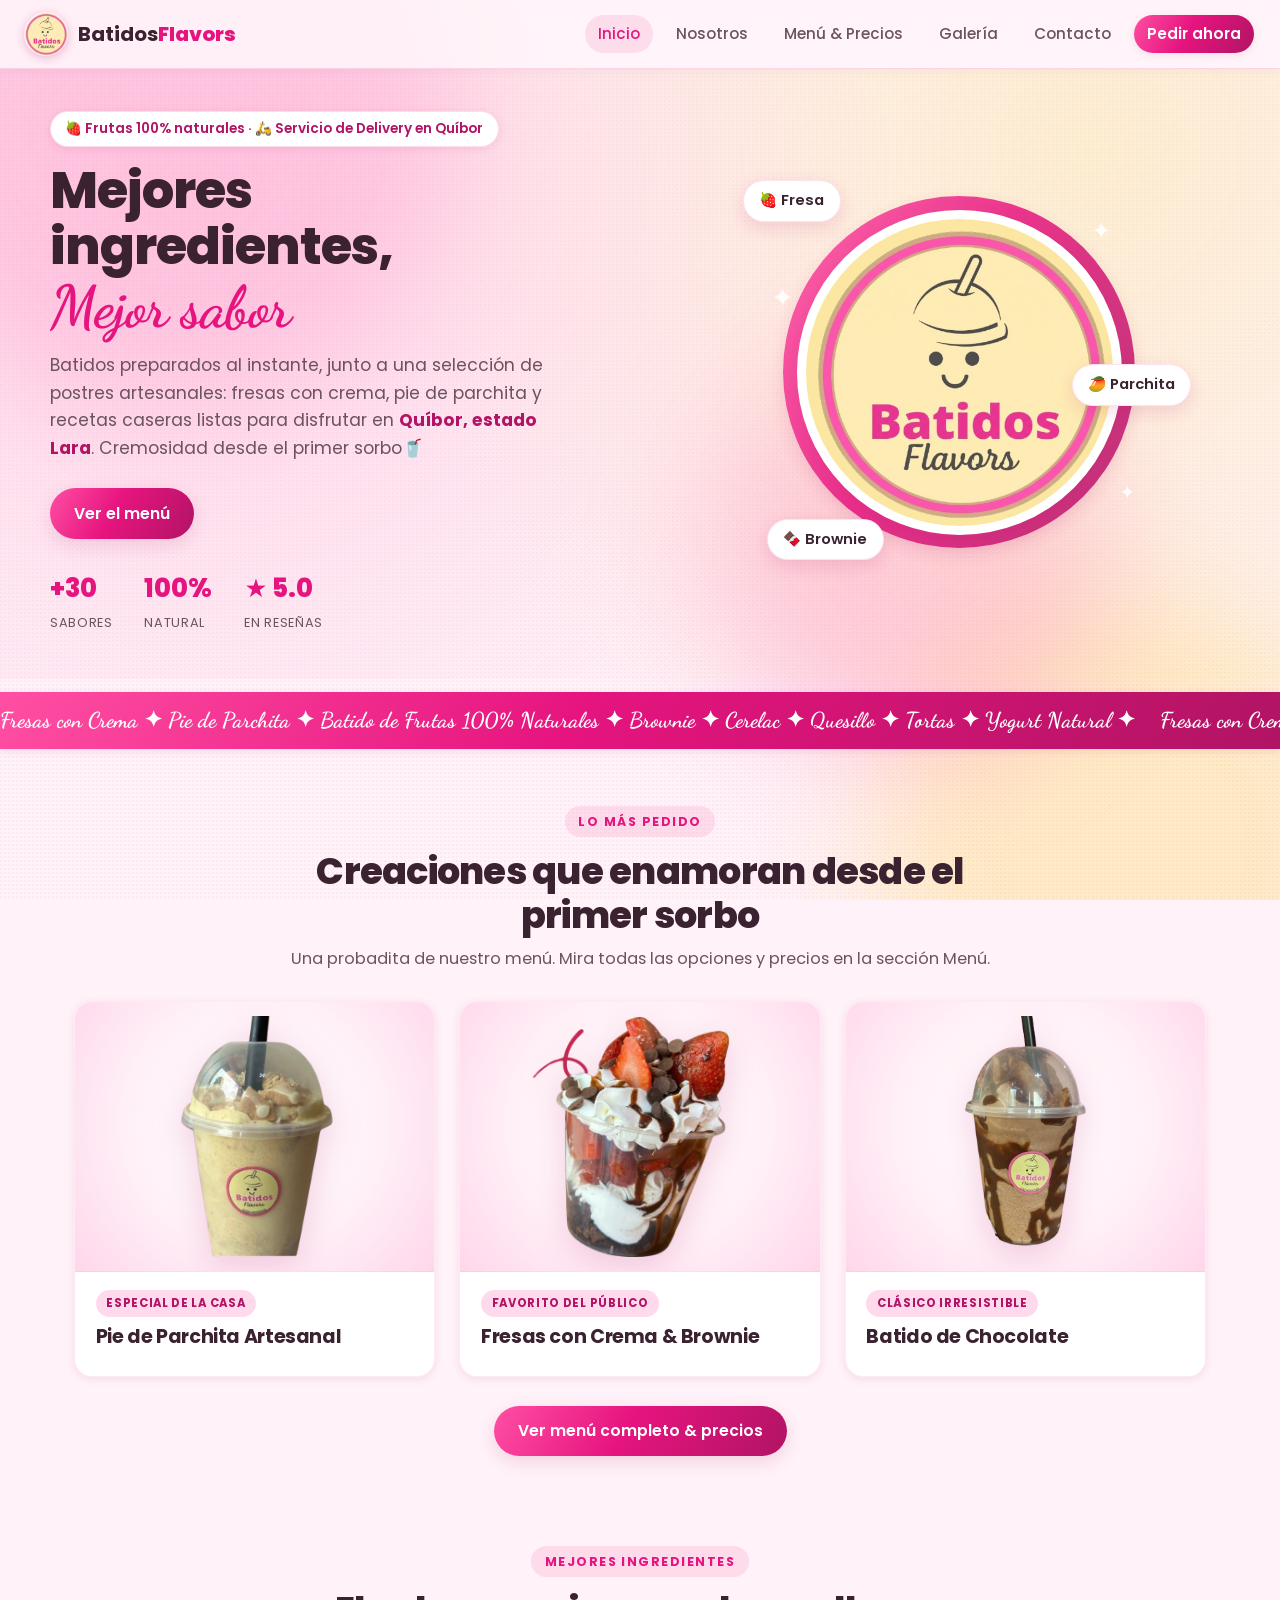
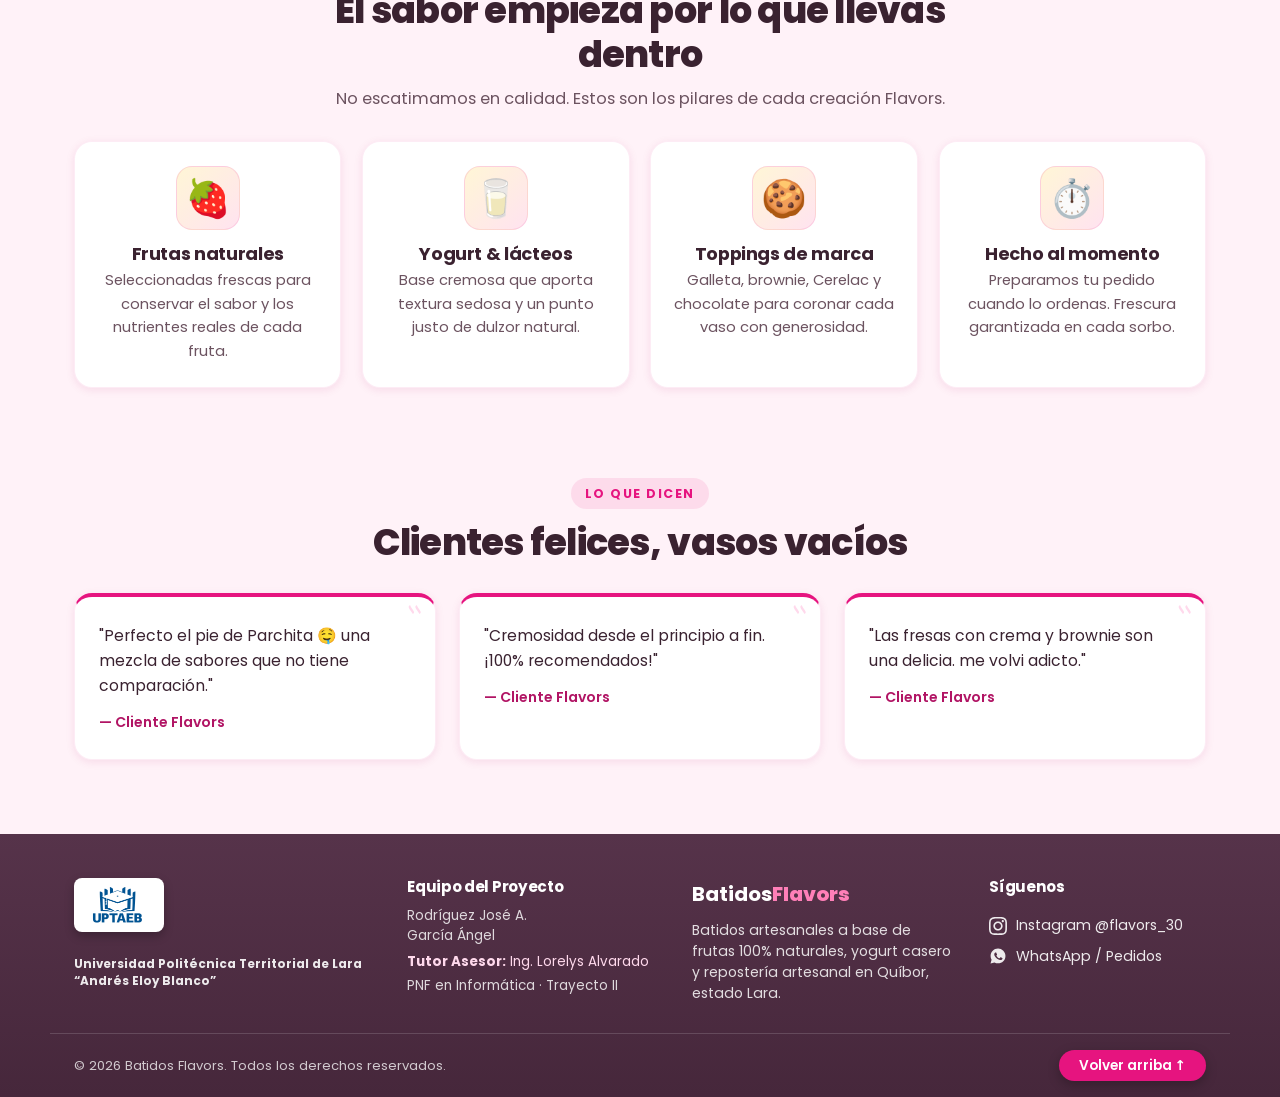
==== commit d5b7bb1a: "refactor: simplificar footer institucional y retirar cedulas de autores" ====
--- a/web-defensa/index.html
+++ b/web-defensa/index.html
@@ -38,11 +38,19 @@
   </div>
 
   <!-- =========================================================================
-     GUÍA DEFENSA: ENCABEZADO Y NAVEGACIÓN (<header class="nav">)
-     - Logo: Para cambiar la imagen del logo editar src="assets/logo.png".
-     - Orden del menú: Para cambiar el orden de las páginas, mover las etiquetas <a> de posición.
-     - Menú móvil: Funciona con el checkbox oculto #nav-toggle sin JavaScript.
-     - Botón "Pedir ahora": En este clon abre la captura local assets/whatsapp.png.
+     RECOMENDACIONES Y GUÍA PRÁCTICA DE MODIFICACIÓN: ENCABEZADO Y NAVEGACIÓN (<header class="nav">)
+     • CÓMO CAMBIAR EL LOGO:
+       - Modificar el atributo src="assets/logo.png" por la ruta de cualquier otra imagen.
+       - Para cambiar el tamaño del logo en el HTML: modificar width="46" height="46".
+     • CÓMO REORDENAR O AGREGAR PÁGINAS AL MENÚ:
+       - Cambiar de lugar los bloques <a href="...">Nombre</a> para alterar el orden de visualización.
+       - Para agregar una página nueva: copiar una línea <a>, asignarle su href="nueva.html" y su texto.
+       - Para marcar la página activa: añadir la clase class="is-active" en la etiqueta <a> correspondiente.
+     • CÓMO FUNCIONA EL MENÚ MÓVIL SIN JAVASCRIPT:
+       - Utiliza el checkbox oculto #nav-toggle junto a su etiqueta <label for="nav-toggle" class="nav__burger">.
+       - Al hacer clic en el botón hamburguesa, se activa la regla CSS .nav__check:checked ~ .nav__menu.
+     • CÓMO CAMBIAR EL ENLACE DEL BOTÓN DESTACADO:
+       - Editar href="assets/whatsapp.png" por cualquier enlace web (ej: href="https://wa.me/...") o teléfono.
      ========================================================================= -->
   <!-- Encabezado y navegación -->
   <header class="nav">
@@ -65,12 +73,21 @@
   <main>
 
     <!-- =========================================================================
-     GUÍA DEFENSA: PORTADA PRINCIPAL (<section class="hero">)
-     - Estructura: 2 columnas en CSS Grid (.hero__copy a la izquierda y .hero__art a la derecha).
-     - ¿Cómo invertir columnas en el HTML?: Cortar el div .hero__art y pegarlo antes de .hero__copy.
-     - ¿Cómo editar textos?: Modificar el texto dentro de h1.hero__title o p.hero__lead.
-     - Chips flotantes: Las etiquetas span.float-chip tienen clases chip-a, chip-b, chip-c
-       posicionadas de forma absoluta alrededor del logo.
+     RECOMENDACIONES Y GUÍA PRÁCTICA DE MODIFICACIÓN: PORTADA PRINCIPAL (<section class="hero">)
+     • CÓMO CAMBIAR EL ORDEN O DISPOSICIÓN DE COLUMNAS:
+       - La sección está maquetada con 2 columnas (texto a la izquierda y logo a la derecha).
+       - Para invertir el orden desde el HTML: cortar el bloque <div class="hero__art">...</div>
+         y pegarlo antes de <div class="hero__copy">.
+       - Para convertirlo en 1 sola columna centrada: en CSS .hero__inner cambiar a grid-template-columns: 1fr;
+     • CÓMO EDITAR TÍTULOS, ESCRITURA MANUSCRITA Y DESCRIPCIÓN:
+       - Editar el texto dentro de <h1 class="hero__title">. La clase .script aplica la tipografía Dancing Script.
+       - Editar la descripción dentro de <p class="hero__lead">.
+     • CÓMO MODIFICAR LAS ESTADÍSTICAS (+30 sabores, 100% natural, etc.):
+       - Modificar las etiquetas <b> (cifra destacada) y <span> (etiqueta descriptiva) dentro de <ul class="hero__stats">.
+       - Para agregar una estadística adicional: duplicar un elemento <li><b>Dato</b><span>Descripción</span></li>.
+     • CÓMO PERSONALIZAR O QUITAR LAS ETIQUETAS FLOTANTES (CHIPS):
+       - Editar el texto y emoji de cada <span class="float-chip chip-a">🍓 Fresa</span>.
+       - Para eliminarlas: borrar las líneas o aplicar .float-chip { display: none; } en CSS.
      ========================================================================= -->
     <!-- Portada principal -->
     <section class="hero">
@@ -114,10 +131,16 @@
     </section>
 
     <!-- =========================================================================
-     GUÍA DEFENSA: MARQUESINA CONTINUA (<div class="marquee">)
-     - ¿Cómo funciona?: Contiene dos <span> con el texto idéntico duplicado para que
-       la animación CSS @keyframes marquee se desplace infinitamente sin espacios en blanco.
-     - Para cambiar los productos que circulan: editar el texto en ambos <span>.
+     RECOMENDACIONES Y GUÍA PRÁCTICA DE MODIFICACIÓN: MARQUESINA CONTINUA (<div class="marquee">)
+     • CÓMO FUNCIONA EL MOVIMIENTO CONTINUO:
+       - Contiene dos etiquetas <span> con exactamente el mismo texto duplicado dentro de .marquee__track.
+       - Esto permite que la animación @keyframes marquee cree un ciclo infinito fluido sin saltos en blanco.
+     • CÓMO CAMBIAR LOS PRODUCTOS O MENSAJES QUE CIRCULAN:
+       - Editar el texto en AMBOS <span> por igual para mantener la simetría del bucle.
+       - Se pueden añadir nuevos productos o promociones separándolos con el símbolo ✦ o viñetas.
+     • CÓMO MODIFICAR LA VELOCIDAD:
+       - En styles.css, buscar .marquee__track y cambiar animation: marquee 25s linear infinite;
+         (aumentar a 40s para que vaya más lento, o reducir a 15s para mayor dinamismo).
      ========================================================================= -->
     <!-- Marquesina de especialidades -->
    <div class="marquee" aria-hidden="true">
@@ -128,11 +151,18 @@
     </div>
 
    <!-- =========================================================================
-     GUÍA DEFENSA: TARJETAS DESTACADAS (<section class="section"> y .cards)
-     - Cuadrícula: Utiliza CSS Grid responsive (repeat(auto-fit, minmax(280px, 1fr))).
-     - ¿Cómo añadir un nuevo producto?: Duplicar un bloque <article class="card reveal-up">...</article>.
-     - ¿Cómo cambiar imagen de producto?: Modificar el atributo src="assets/inicio-batido-chocolate.png" (o la imagen deseada).
-     - Etiqueta superior: El span con clase .tag muestra "Especial de la casa", "Favorito", etc.
+     RECOMENDACIONES Y GUÍA PRÁCTICA DE MODIFICACIÓN: TARJETAS DESTACADAS (.cards y .card)
+     • CÓMO AGREGAR UN PRODUCTO NUEVO:
+       - Duplicar un bloque completo <article class="card reveal-up">...</article>.
+       - Asignar la nueva imagen en src="assets/...", el título en <h3> y la descripción en <p>.
+     • CÓMO REORDENAR O ELIMINAR PRODUCTOS:
+       - Mover el bloque <article class="card"> hacia arriba o hacia abajo para cambiar su posición.
+       - Para ocultar un producto temporalmente: envolver el bloque de la tarjeta en comentarios HTML.
+     • CÓMO PERSONALIZAR LA INSIGNIA SUPERIOR (.tag):
+       - Modificar el texto de la etiqueta .tag por "Nuevo", "Recomendado", "Sin Azúcar", etc.
+     • CÓMO CAMBIAR EL NÚMERO DE COLUMNAS:
+       - En styles.css, la regla .cards utiliza repeat(auto-fit, minmax(260px, 1fr)).
+       - Para forzar 3 columnas fijas en escritorio: cambiar a grid-template-columns: repeat(3, 1fr);
      ========================================================================= -->
    <!-- Productos destacados -->
     <section class="section">
@@ -176,8 +206,14 @@
     </section>
 
     <!-- =========================================================================
-     GUÍA DEFENSA: POR QUÉ ELEGIRNOS (.feature-grid)
-     - 4 columnas automáticas con iconos emoji y descripciones breves de propuesta de valor.
+     RECOMENDACIONES Y GUÍA PRÁCTICA DE MODIFICACIÓN: VALORES Y BENEFICIOS (.feature-grid)
+     • CÓMO MODIFICAR O AGREGAR UN VALOR DE LA MARCA:
+       - Cada beneficio es un contenedor <div class="feature reveal-up"> con:
+         * .feature__ic: Contiene el icono o emoji representativo (🍓, 🧼, 💛, 🛵).
+         * <h3>: Título del beneficio.
+         * <p>: Explicación detallada.
+       - Para agregar un 5to valor: duplicar un bloque <div class="feature">.
+       - Si se añaden 3 valores en vez de 4: en CSS .feature-grid cambiar a grid-template-columns: repeat(3, 1fr);
      ========================================================================= -->
     <!-- Por qué elegirnos -->
     <section class="section ingredientes">
@@ -211,8 +247,15 @@
     </section>
 
     <!-- =========================================================================
-     GUÍA DEFENSA: TESTIMONIOS (.quotes y .quote)
-     - Utiliza la etiqueta semántica <blockquote> con su <footer> para autoría.
+     RECOMENDACIONES Y GUÍA PRÁCTICA DE MODIFICACIÓN: TESTIMONIOS (.quotes y .quote)
+     • CÓMO AGREGAR O EDITAR TESTIMONIOS DE CLIENTES:
+       - Cada opinión utiliza la etiqueta semántica estándar <blockquote class="quote reveal-up">.
+       - Editar la opinión del cliente dentro de <p>.
+       - Editar el nombre del cliente o procedencia dentro de <footer>.
+       - Para agregar más opiniones: duplicar un bloque <blockquote> completo.
+     • CÓMO CAMBIAR LA CUADRÍCULA:
+       - Por defecto se muestran en 3 columnas (.quotes { grid-template-columns: repeat(3, 1fr); }).
+       - Para mostrar 2 columnas más amplias: cambiar en CSS a grid-template-columns: repeat(2, 1fr);
      ========================================================================= -->
     <!-- Testimonios de clientes -->
     <section class="section testimonios">
@@ -240,13 +283,17 @@
   </main>
 
   <!-- =========================================================================
-     GUÍA DEFENSA: PIE DE PÁGINA INSTITUCIONAL (<footer class="footer">)
-     - 4 columnas con CSS Grid (.footer__inner):
-       * Columna 1 (.footer__uni): Logo institucional UPTAEB y República/Ministerio.
-       * Columna 2 (.footer__team): Autores (José Rodríguez y Ángel García, Tutor y Trayecto).
-       * Columna 3 (.footer__brand): Marca Batidos Flavors y descripción socio-productiva.
-       * Columna 4 (.footer__social): Redes y contacto (apuntan a las capturas locales).
-     - Barra inferior (.footer__base): Derechos reservados y botón "Volver arriba ↑".
+     RECOMENDACIONES Y GUÍA PRÁCTICA DE MODIFICACIÓN: PIE DE PÁGINA INSTITUCIONAL (<footer class="footer">)
+     • ESTRUCTURA MODULAR DE 4 COLUMNAS:
+       - Columna 1 (.footer__uni): Datos universitarios (Logo UPTAEB e institución).
+       - Columna 2 (.footer__team): Autores del proyecto (Rodríguez José y García Ángel, Tutora y Trayecto).
+       - Columna 3 (.footer__brand): Síntesis de la propuesta socio-productiva en Quíbor.
+       - Columna 4 (.footer__social): Enlaces directos a Instagram, WhatsApp y ubicación física.
+     • CÓMO MODIFICAR O ACTUALIZAR DATOS DEL EQUIPO:
+       - Editar nombres o tutor directamente en los párrafos de .footer__team.
+     • CÓMO CAMBIAR O REUBICAR EL BOTÓN VOLVER ARRIBA:
+       - El enlace <a href="#" class="footer__top-btn">Volver arriba ↑</a> está ubicado en la barra base.
+       - Al pulsar href="#" el navegador regresa automáticamente a la parte superior de la página.
      ========================================================================= -->
   <!-- Pie de página -->
   <footer class="footer">
@@ -255,8 +302,6 @@
       <div class="footer__col footer__uni">
         <img src="assets/logouniversidad.png" alt="Logo UPTAEB" class="footer__uni-logo" loading="lazy">
         <div class="footer__uni-text">
-          <p class="uni-country">República Bolivariana de Venezuela</p>
-          <p class="uni-ministry">Ministerio del Poder Popular para la Educación Universitaria</p>
           <p class="uni-name">Universidad Politécnica Territorial de Lara “Andrés Eloy Blanco”</p>
         </div>
       </div>
@@ -264,8 +309,8 @@
       <!-- Columna 2: Equipo de proyecto -->
       <div class="footer__col footer__team">
         <h4>Equipo del Proyecto</h4>
-        <p>Rodríguez José A · C.I: 23.845.022</p>
-        <p>García Ángel · C.I: 27.761.943</p>
+        <p>Rodríguez José A.</p>
+        <p>García Ángel</p>
         <p class="footer__tutor"><strong>Tutor Asesor:</strong> Ing. Lorelys Alvarado</p>
         <p class="footer__career">PNF en Informática · Trayecto II</p>
       </div>
--- a/web-defensa/styles.css
+++ b/web-defensa/styles.css
@@ -1,49 +1,85 @@
 /* =============================================================================
-   BATIDOS FLAVORS — HOJA DE ESTILOS PRINCIPAL (VERSIÓN DEFENSA ACADÉMICA)
-   
-   GUÍA RÁPIDA DE COMANDOS CSS PARA LA DEFENSA:
-   • MOVER ELEMENTO:
-     - A la derecha:    margin-left: auto;  |  text-align: right;  |  transform: translateX(30px);
-     - A la izquierda:  margin-right: auto; |  text-align: left;   |  transform: translateX(-30px);
-     - Al centro:       margin: 0 auto;     |  text-align: center; |  justify-content: center;
-   • DIMENSIONES (ANCHO Y ALTO):
-     - Más alto/bajo:   height: 80px; / height: 35px;  |  padding: 1.5rem 1rem;
-     - Más ancho/chico: width: 300px; / width: 120px;  |  max-width: 500px;
-     - Ancho completo:  width: 100%; display: block;
-   • ROTAR O PONER DE CABEZA:
-     - Poner de cabeza: transform: rotate(180deg);  |  transform: scaleY(-1);
-     - Reflejo espejo:  transform: scaleX(-1);
-     - Rotar en ángulo: transform: rotate(45deg);   |  transform: rotate(-15deg);
-     - Zoom (escala):   transform: scale(1.2); (más grande) / scale(0.8); (más pequeño)
-   • COLORES Y FONDOS:
-     - Fondo sólido:    background: #e6147f; (rosa) | #3a2230; (morado) | #25d366; (verde) | #000;
-     - Gradiente:       background: linear-gradient(135deg, #ff4fa3, #b11464);
-     - Color de texto:  color: #ffffff; | color: #fbe7a1; | color: #000000;
-   • BORDES Y FORMAS:
-     - Círculo:         border-radius: 50%;
-     - Cuadrado recto:  border-radius: 0;
-     - Píldora suave:   border-radius: 999px;
-   • COLUMNAS GRID:
-     - 4 columnas:      grid-template-columns: repeat(4, 1fr);
-     - 3 columnas:      grid-template-columns: repeat(3, 1fr);
-     - 2 columnas:      grid-template-columns: repeat(2, 1fr);
-     - 1 columna:       grid-template-columns: 1fr;
+   BATIDOS FLAVORS — HOJA DE ESTILOS PRINCIPAL (GUÍA TÉCNICA Y DOCUMENTACIÓN MODULAR)
+   
+   GUÍA PRÁCTICA DE MODIFICACIÓN Y PERSONALIZACIÓN CSS:
+   
+   • CÓMO MOVER Y ALINEAR CUALQUIER ELEMENTO:
+     - Centrar un bloque:             margin: 0 auto; (requiere ancho definido, ej: width: 80%; o max-width: 600px;)
+     - Alinear texto:                 text-align: left; (izq) | text-align: center; (centro) | text-align: right; (der) | justify;
+     - Alinear horizontal en Flexbox: justify-content: flex-start; (izq) | center; (centro) | flex-end; (der) | space-between; (extremos)
+     - Alinear vertical en Flexbox:   align-items: flex-start; (arriba) | center; (centro vertical) | flex-end; (abajo) | stretch;
+     - Desplazar sin romper diseño:   transform: translate(X, Y); (ej: translateX(30px); mueve a la derecha, translateY(-20px); sube)
+     - Invertir orden de elementos:   flex-direction: row-reverse; (horizontal inverso) | column-reverse; (vertical inverso)
+     - Cambiar posición por orden:    order: 1; / order: 2; en los hijos de un contenedor Flexbox o Grid
+     - Posicionamiento libre:         position: relative; en el contenedor padre y position: absolute; top: 10px; left: 20px; en el hijo
+   
+   • CÓMO CAMBIAR DIMENSIONES Y PROPORCIONES (ANCHO Y ALTO):
+     - Ancho fijo (estricto):         width: 350px; (mide exactamente 350px sin importar la pantalla)
+     - Ancho adaptable (responsivo):  width: 100%; max-width: 500px; (ocupa todo el ancho en móviles y frena en 500px en PC)
+     - Ancho mínimo garantizado:      min-width: 150px; (evita que un botón o caja se encoja de forma ridícula)
+     - Alto fijo o adaptable:         height: 60px; (alto exacto) | min-height: 400px; (permite que crezca si hay más contenido)
+     - Proporciones fijas:            aspect-ratio: 1/1; (cuadrado) | aspect-ratio: 4/3; (tarjeta) | aspect-ratio: 16/9; (panorámico)
+   
+   • CÓMO CONTROLAR ESPACIADOS (MODELO DE CAJA):
+     - padding (espacio INTERNO):     padding: 20px; (todos los lados) | padding: 1rem 2rem; (1rem arriba/abajo, 2rem izq/der)
+     - margin (espacio EXTERNO):      margin: 15px; (separa hacia afuera) | margin-bottom: 2rem; (empuja al elemento de abajo)
+     - Regla del reloj (4 valores):   padding: 10px 20px 15px 5px; (10px Arriba, 20px Derecha, 15px Abajo, 5px Izquierda)
+     - gap (separación en Grid/Flex): gap: 1.5rem; (separa todas las tarjetas o columnas limpiamente sin usar márgenes)
+   
+   • CÓMO ROTAR, TRANSFORMAR Y APLICAR ZOOM:
+     - Poner de cabeza (180°):        transform: rotate(180deg);  |  transform: scaleY(-1); (reflejo vertical)
+     - Efecto espejo horizontal:      transform: scaleX(-1); (gira la imagen como si se viera en un espejo)
+     - Rotar en ángulo suave:         transform: rotate(15deg); (inclinación horaria) | transform: rotate(-10deg); (antihoraria)
+     - Zoom (escala de tamaño):       transform: scale(1.15); (15% más grande) | transform: scale(0.85); (15% más pequeño)
+   
+   • CÓMO CAMBIAR COLORES, FONDOS Y SOMBRAS:
+     - Color de texto:                color: #e6147f; (rosa) | color: #3a2230; (morado ciruela) | color: #ffffff; (blanco)
+     - Fondo sólido o transparente:   background: #ffffff; (blanco) | background: transparent; (sin fondo)
+     - Fondo semitransparente:        background: rgba(255, 255, 255, 0.85); (85% opacidad para ver el fondo detrás)
+     - Gradientes llamativos:         background: linear-gradient(135deg, #ff4fa3 0%, #e6147f 50%, #b11464 100%);
+     - Bordes y redondeo:             border: 2px solid var(--pink); | border-radius: 0; (recto) | 18px; (suave) | 50%; (círculo)
+     - Sombras elegantes:             box-shadow: 0 4px 15px rgba(0, 0, 0, 0.15); (0 desplaza X, 4px baja Y, 15px difumina)
+   
+   • CÓMO CAMBIAR COLUMNAS EN CUADRÍCULAS (CSS GRID):
+     - 4 columnas iguales:            grid-template-columns: repeat(4, 1fr);
+     - 3 columnas iguales:            grid-template-columns: repeat(3, 1fr);
+     - 2 columnas iguales:            grid-template-columns: repeat(2, 1fr);
+     - 1 columna (lista vertical):    grid-template-columns: 1fr;
+     - Columnas automáticas fluidas:  grid-template-columns: repeat(auto-fit, minmax(280px, 1fr));
+   
+   • CÓMO OCULTAR O MOSTRAR CUALQUIER ELEMENTO:
+     - Ocultar totalmente:           display: none; (desaparece y NO ocupa espacio en la pantalla)
+     - Volver a mostrar:             display: block; | display: flex; | display: grid;
+     - Ocultar pero guardar espacio:  visibility: hidden; o opacity: 0; (sigue ocupando su lugar pero es invisible)
    ============================================================================= */
 
 /* =============================================================================
    1. VARIABLES DE DISEÑO (:root)
-   ¿QUÉ ES?
-   Las variables CSS almacenan valores reutilizables (colores, fuentes, sombras, radios).
-   Se definen en el selector :root para que estén disponibles en todo el documento.
-   Para consumirlas en cualquier clase se usa: var(--nombre-variable).
-   
-   TRUCOS DE DEFENSA:
-   - Para cambiar el color principal de TODO el sitio en un solo cambio:
-     Cambia --pink: #e6147f; por otro código hexadecimal (ej: #00b4d8 para azul turquesa).
-   - Para cambiar la tipografía global:
-     Cambia --font-main o --font-script.
-   - Para cambiar el redondeo general de tarjetas y botones:
-     Cambia --radius: 18px; a 0px (bordes rectos cuadrados) o 30px (súper redondeado).
+   
+   ¿QUÉ HACE ESTE MÓDULO?:
+   El selector :root representa la raíz del documento (la etiqueta <html>). Al definir
+   variables personalizadas aquí (iniciadas con dos guiones, ej: --pink), quedan disponibles
+   de forma global en toda la hoja de estilos. Cualquier cambio en un valor aquí se propaga
+   automáticamente a todas las clases que consumen var(--pink), ahorrando editar cientos de líneas.
+   
+   RECOMENDACIONES Y GUÍA PRÁCTICA DE MODIFICACIÓN:
+   1. CÓMO CAMBIAR EL COLOR PRINCIPAL DE TODA LA WEB:
+      - Editar --pink: #e6147f; por otro color hexadecimal.
+        * Azul moderno:   --pink: #0077b6; --pink-deep: #023e8a;
+        * Verde esmeralda: --pink: #2a9d8f; --pink-deep: #1b635b;
+        * Naranja cálido:  --pink: #e76f51; --pink-deep: #bc4749;
+        * Morado uva:      --pink: #7209b7; --pink-deep: #3f37c9;
+   2. CÓMO CAMBIAR EL FONDO GENERAL:
+      - Editar --pink-bg: #fff2f8; por #ffffff (blanco puro), #f8f9fa (gris neutro suave),
+        o por un tono oscuro como #160c13 (modo oscuro).
+   3. CÓMO CAMBIAR EL REDONDEO DE TARJETAS Y BOTONES:
+      - Para diseño cuadrado y formal: cambiar --radius: 18px; por --radius: 0px;
+      - Para diseño extra redondeado: cambiar --radius: 18px; por --radius: 28px;
+   4. CÓMO CAMBIAR EL ANCHO MÁXIMO DEL SITIO:
+      - Editar --maxw: 1180px; por 1320px (diseño más ancho en pantallas grandes) o 960px (más compacto).
+   5. CÓMO CAMBIAR LAS FUENTES TIPOGRÁFICAS GLOBALES:
+      - Cambiar --font: "Poppins", system-ui, Arial, sans-serif; por "Montserrat", "Inter" o "Roboto".
+      - Cambiar --script: "Dancing Script", cursive, sans-serif; por "Pacifico" o "Caveat".
    ============================================================================= */
 :root {
   --pink: #e6147f;
@@ -73,18 +109,27 @@
 }
 
 /* =============================================================================
-   2. ESTILOS BASE Y RESET (*, html, body)
-   ¿QUÉ ES?
-   - box-sizing: border-box; hace que el padding y los bordes se incluyan dentro
-     del ancho y alto total del elemento, evitando que los divs se desborden.
-   - scroll-behavior: smooth; hace que al hacer clic en un ancla (#id) la página
-     se desplace suavemente en vez de saltar de golpe.
-   
-   TRUCOS DE DEFENSA:
-   - Si piden cambiar el color de fondo general de toda la página:
-     En body { background: var(--pink-bg); } cambiar por background: #ffffff; o background: #1a0f17;
-   - Si piden cambiar el tamaño de letra general:
-     En body { font-size: 1rem; } cambiar por font-size: 1.2rem; (más grande).
+   2. ESTILOS BASE Y RESET UNIVERSAL (*, html, body)
+   
+   ¿QUÉ HACE ESTE MÓDULO?:
+   - box-sizing: border-box; es la regla más importante de maquetación: incluye el relleno
+     (padding) y los bordes dentro del ancho y alto total declarado, evitando que las cajas se
+     desborden al añadirles relleno o borde.
+   - scroll-behavior: smooth; hace que al pulsar enlaces con anclas (#id) la página se desplace
+     con una transición suave en lugar de saltar bruscamente.
+   - margin: 0; padding: 0; elimina los márgenes por defecto que cada navegador añade a etiquetas
+     como h1, h2, p, ul, body.
+   
+   RECOMENDACIONES Y GUÍA PRÁCTICA DE MODIFICACIÓN:
+   1. CÓMO CAMBIAR EL TAMAÑO O INTERLINEADO GENERAL DEL TEXTO:
+      - En body { line-height: 1.6; } cambiar a 1.4 (más compacto) o 1.8 (más espaciado y relajado).
+      - Añadir font-size: 1.05rem; en body para aumentar ligeramente la legibilidad de todos los párrafos.
+   2. CÓMO CAMBIAR EL COLOR DE TEXTO GLOBAL:
+      - En body { color: var(--plum); } cambiar por color: #111111; (negro suave) o #2b2b2b; (carbón).
+   3. CÓMO AJUSTAR O DESACTIVAR EL DESPLAZAMIENTO SUAVE:
+      - Si se prefiere salto instantáneo sin animación: cambiar scroll-behavior: smooth; a auto;
+   4. CÓMO EVITAR EL DESBORDE HORIZONTAL EN PANTALLAS PEQUEÑAS:
+      - overflow-x: hidden; en body bloquea que elementos anchos creen barras de desplazamiento horizontal.
    ============================================================================= */
 *,
 *::before,
@@ -134,16 +179,32 @@
 
 /* =============================================================================
    3. FONDO DECORATIVO (.bg-decor, .blob, .grain)
-   ¿QUÉ ES?
-   Crea manchas de color suaves y difuminadas (blobs) y textura de grano en el fondo.
-   - position: fixed; mantiene las manchas fijas al hacer scroll.
-   - pointer-events: none; evita que las manchas bloqueen los clics del usuario.
-   - filter: blur(70px); difumina los círculos para crear el efecto de brillo ambiental.
-   
-   TRUCOS DE DEFENSA:
-   - Para ocultar el fondo decorativo: .bg-decor { display: none; }
-   - Para mover una mancha de posición: cambiar top: 10%; left: 80%;
-   - Para cambiar el color de una mancha: background: radial-gradient(circle, #color1, transparent);
+   
+   ¿QUÉ HACE ESTE MÓDULO?:
+   Genera una atmósfera visual moderna mediante esferas difuminadas flotantes ("blobs") y una sutil
+   trama de textura de grano (grain).
+   - position: fixed; inset: 0; z-index: -2; ancla el fondo en toda la ventana detrás de todo el contenido.
+   - pointer-events: none; garantiza que el fondo sea invisible al ratón y nunca interfiera con clics o selecciones.
+   - filter: blur(60px); difumina los círculos para transformarlos en una neblina de color brillante.
+   
+   RECOMENDACIONES Y GUÍA PRÁCTICA DE MODIFICACIÓN:
+   1. CÓMO MOVER O REUBICAR LAS MANCHAS DE COLOR:
+      - Modificar las coordenadas top, bottom, left, right en cada blob:
+        * .blob--1: top: 0; left: 0; (la mueve a la esquina superior izquierda fija).
+        * .blob--2: top: 50%; right: 10%; (la ubica a media altura a la derecha).
+        * .blob--3: bottom: 5%; left: 30%; (la ubica abajo hacia el centro).
+   2. CÓMO CAMBIAR EL TAMAÑO DE LAS MANCHAS:
+      - Cambiar width: 46vw; height: 46vw; a valores mayores como 60vw para abarcar más fondo,
+        o valores menores como 25vw para manchas más sutiles y puntuales.
+   3. CÓMO CAMBIAR LOS COLORES DE LAS MANCHAS:
+      - En .blob--1 cambiar background: #ffb3d6; por #a2d2ff (azul pastel).
+      - En .blob--2 cambiar background: #ffe39c; por #c8b6ff (lila pastel).
+   4. CÓMO MODIFICAR O DETENER LA ANIMACIÓN DE FLOTADO:
+      - Para hacer el movimiento más rápido: cambiar drift 22s a drift 10s.
+      - Para hacer el movimiento más lento: cambiar drift 22s a drift 40s.
+      - Para dejar las manchas totalmente estáticas: eliminar o comentar la propiedad animation:.
+   5. CÓMO OCULTAR O ELIMINAR EL FONDO DECORATIVO:
+      - Añadir en .bg-decor { display: none; } y el fondo quedará con el color liso de body.
    ============================================================================= */
 .bg-decor {
   position: fixed;
@@ -212,26 +273,33 @@
 
 /* =============================================================================
    4. BARRA DE NAVEGACIÓN (.nav, .nav__brand, .nav__menu, .nav__cta)
-   ¿QUÉ ES?
-   Encabezado superior del sitio. Utiliza position: sticky; top: 0; para quedarse fijo
-   arriba cuando el usuario hace scroll hacia abajo.
-   - backdrop-filter: blur(12px); genera el efecto de "vidrio esmerilado" (glassmorphism).
-   
-   TRUCOS DE DEFENSA:
-   1. MOVER EL MENÚ:
-      - Mover los enlaces a la derecha: en .nav { justify-content: flex-end; }
-      - Mover los enlaces al centro: en .nav { justify-content: center; }
-      - Separar logo a la izq y enlaces a la der: en .nav { justify-content: space-between; }
-   2. DIMENSIONES:
-      - Barra más alta: en .nav { padding: 1.5rem 2rem; }
-      - Barra más delgada/compacta: en .nav { padding: 0.4rem 1rem; }
-   3. COLOR DE LA BARRA:
-      - Fondo blanco translúcido: background: rgba(255, 255, 255, 0.95);
-      - Fondo oscuro translúcido: background: rgba(58, 34, 48, 0.92); color: white;
-   4. PONER EL LOGO DE CABEZA O ROTARLO:
-      - En .logo-mark { transform: rotate(180deg); }
-      - Girar 45 grados: .logo-mark { transform: rotate(45deg); }
-      - Hacer el logo más grande: .logo-mark { width: 65px; height: 65px; }
+   
+   ¿QUÉ HACE ESTE MÓDULO?:
+   Controla la cabecera superior persistente del sitio web.
+   - position: sticky; top: 0; z-index: 100; mantiene la barra fija en la parte superior al hacer scroll.
+   - backdrop-filter: blur(12px); crea el efecto moderno de cristal esmerilado (glassmorphism).
+   - justify-content: space-between; separa el logotipo a la izquierda y el menú de enlaces a la derecha.
+   
+   RECOMENDACIONES Y GUÍA PRÁCTICA DE MODIFICACIÓN:
+   1. CÓMO CAMBIAR LA ALINEACIÓN Y DISTRIBUCIÓN DEL MENÚ:
+      - Para centrar los enlaces: en .nav cambiar justify-content: space-between; por center; gap: 2rem;
+      - Para enviar todo a la derecha: en .nav cambiar a justify-content: flex-end; gap: 2rem;
+      - Para invertir el logo a la derecha y enlaces a la izquierda: en .nav añadir flex-direction: row-reverse;
+   2. CÓMO CAMBIAR LA ALTURA Y ESPACIADO DE LA BARRA:
+      - Barra más alta y espaciosa: cambiar padding: 0.75rem 1.5rem; por padding: 1.4rem 2rem;
+      - Barra ultra compacta: cambiar a padding: 0.4rem 1rem;
+   3. CÓMO CAMBIAR EL TAMAÑO Y FORMA DEL LOGOTIPO:
+      - Logo más grande: en .logo-mark cambiar width: 44px; height: 44px; por width: 60px; height: 60px;
+      - Logo cuadrado con esquinas redondeadas: cambiar border-radius: 50%; por border-radius: 12px;
+      - Logo completamente cuadrado: cambiar border-radius: 0;
+   4. CÓMO CAMBIAR EL COLOR Y FONDO DE LA BARRA:
+      - Fondo blanco sólido sin transparencia: background: #ffffff; (eliminar el bloque @supports backdrop-filter).
+      - Fondo oscuro elegante: background: #3a2230; y cambiar el color de texto a #ffffff;
+   5. CÓMO PERSONALIZAR EL BOTÓN DESTACADO (.nav__cta):
+      - Cambiar su degradado: background: linear-gradient(120deg, #25d366, #128c7e); (verde WhatsApp).
+      - Aumentar su tamaño: padding: 0.6rem 1.4rem; font-size: 1rem;
+   6. CÓMO ROTAR O ANIMAR EL LOGOTIPO AL PASAR EL CURSOR:
+      - Añadir: .logo-mark:hover { transform: rotate(360deg); transition: transform 0.6s ease; }
    ============================================================================= */
 .nav {
   position: -webkit-sticky;
@@ -326,12 +394,24 @@
 
 /* =============================================================================
    MENÚ MÓVIL Y BOTÓN HAMBURGUESA SIN JAVASCRIPT (.nav__check, .nav__burger)
-   ¿CÓMO FUNCIONA PARA LA DEFENSA? (Técnica "Checkbox Hack")
-   1. Existe un checkbox oculto en el HTML: <input type="checkbox" id="nav-toggle" class="nav__check">.
-   2. El icono de hamburguesa es una etiqueta <label for="nav-toggle" class="nav__burger">.
-   3. Al hacer clic en el label, el navegador marca o desmarca el checkbox de forma nativa.
-   4. El selector CSS .nav__check:checked ~ .nav__menu detecta cuando está activo y
-      despliega el menú (.nav__menu) sin una sola línea de JavaScript.
+   
+   ¿CÓMO FUNCIONA ESTE MECANISMO? (Técnica "Checkbox Hack"):
+   1. Se coloca un <input type="checkbox" id="nav-toggle" class="nav__check"> oculto con display: none;
+   2. La etiqueta visual <label for="nav-toggle" class="nav__burger"> actúa como el botón de 3 líneas.
+   3. Al pulsar el label, el navegador marca/desmarca automáticamente el checkbox invisible.
+   4. La regla CSS .nav__check:checked ~ .nav__menu detecta cuando está marcado y abre el menú desplegable.
+   ¡Todo funciona de forma nativa en CSS puro, sin requerir librerías ni JavaScript!
+   
+   RECOMENDACIONES Y GUÍA PRÁCTICA DE MODIFICACIÓN:
+   1. CÓMO CAMBIAR EL TAMAÑO O FORMA DEL BOTÓN HAMBURGUESA:
+      - Botón más grande: cambiar width: 40px; height: 40px; por width: 50px; height: 50px;
+      - Botón completamente circular: cambiar border-radius: 10px; por border-radius: 50%;
+   2. CÓMO CAMBIAR EL COLOR DE LAS 3 LÍNEAS:
+      - En .nav__burger span cambiar background: var(--pink); por #ffffff, #000000 o cualquier color.
+      - Para hacer las líneas más gruesas: cambiar height: 2px; por height: 3px; o 4px;
+   3. CÓMO MOVER EL BOTÓN HAMBURGUESA:
+      - Por defecto aparece al final del navbar en pantallas pequeñas.
+      - Para colocarlo a la izquierda: en el HTML colocar el <label class="nav__burger"> antes del logo.
    ============================================================================= */
 .nav__check,
 .nav__burger {
@@ -359,48 +439,33 @@
 
 /* =============================================================================
    5. BOTONES (.btn, .btn--solid, .btn--ghost, .btn--block)
-   ¿QUÉ ES?
-   Módulo de botones del sistema.
-   - .btn--solid: Botón principal relleno de color con degradado.
-   - .btn--ghost: Botón secundario transparente con borde de color.
-   - .btn--block: Hace que el botón ocupe el 100% del ancho del contenedor (usado en formularios).
-   
-   TRUCOS DE DEFENSA Y MODIFICACIONES EN VIVO:
-   1. MOVER EL BOTÓN:
-      - A la derecha: margin-left: auto; | transform: translateX(40px); | text-align: right;
-      - A la izquierda: margin-right: auto; | transform: translateX(-40px); | text-align: left;
-      - Centrado: margin: 0 auto; | display: table; margin: 0 auto;
-   2. CAMBIAR DIMENSIONES:
-      - Más alto: padding: 1.2rem 2rem; o height: 60px;
-      - Más bajo / compacto: padding: 0.4rem 0.8rem;
-      - Más ancho: width: 280px; o padding-left: 3rem; padding-right: 3rem;
-      - Más angosto: width: 130px; o padding: 0.6rem 0.6rem;
-      - QUE TOME TODO EL DIV (ANCHO COMPLETO):
-        width: 100%; display: block; (o agregar la clase .btn--block)
-   3. PONER DE CABEZA / ROTAR / VOLTEAR:
-      - Poner de cabeza (180°): transform: rotate(180deg);
-      - Reflejo vertical (de cabeza): transform: scaleY(-1);
-      - Reflejo horizontal (espejo): transform: scaleX(-1);
-      - Rotar 15 grados: transform: rotate(15deg);
-   4. TAMAÑO Y ZOOM:
-      - 25% más grande: transform: scale(1.25);
-      - 25% más pequeño: transform: scale(0.75);
-      - Tamaño del texto: font-size: 1.3rem; (más grande) | font-size: 0.8rem; (más pequeño)
-   5. CAMBIAR COLORES:
-      - Fondo sólido rosa: background: #e6147f;
-      - Fondo verde (WhatsApp): background: #25d366;
-      - Fondo azul: background: #1e88e5;
-      - Fondo morado oscuro: background: #3a2230;
-      - Fondo amarillo crema: background: #fbe7a1; color: #3a2230;
-      - Texto blanco: color: #ffffff;
-      - Texto negro: color: #000000;
-   6. BORDES Y FORMA:
-      - Cuadrado con esquinas en punta: border-radius: 0;
-      - Totalmente redondeado / cápsula: border-radius: 999px;
-      - Círculo perfecto: border-radius: 50%; width: 60px; height: 60px; padding: 0;
-   7. SOMBRAS:
-      - Sombra flotante: box-shadow: 0 12px 25px rgba(230, 20, 127, 0.4);
-      - Sin sombra: box-shadow: none;
+   
+   ¿QUÉ HACE ESTE MÓDULO?:
+   Define la tipología de botones interactivos de toda la plataforma siguiendo el principio DRY
+   (Don't Repeat Yourself).
+   - .btn: Base compartida (padding, border-radius redondeado en píldora, tipografía y transiciones).
+   - .btn--solid: Botón principal con degradado cálido corporativo y sombra suave.
+   - .btn--ghost: Botón secundario transparente con borde de color, ideal para acciones secundarias.
+   - .btn--block: Ocupa el 100% del ancho de su contenedor padre (útil en formularios o modales).
+   
+   RECOMENDACIONES Y GUÍA PRÁCTICA DE MODIFICACIÓN:
+   1. CÓMO CAMBIAR EL TAMAÑO DE LOS BOTONES:
+      - Botón más alto y ancho: cambiar padding: 0.8rem 1.5rem; por padding: 1.2rem 2.2rem;
+      - Botón más compacto: cambiar padding: 0.8rem 1.5rem; por padding: 0.5rem 1rem; font-size: 0.85rem;
+   2. CÓMO CAMBIAR LA FORMA Y ESQUINAS DE LOS BOTONES:
+      - Esquinas rectas modernas: cambiar border-radius: 100px; por border-radius: 0;
+      - Esquinas ligeramente redondeadas: cambiar border-radius: 100px; por border-radius: 8px; o 12px;
+   3. CÓMO MODIFICAR EL EFECTO AL PASAR EL RATÓN (:hover):
+      - Elevar más el botón: cambiar transform: translateY(-2px); por translateY(-6px);
+      - Efecto de pulsación o zoom: cambiar por transform: scale(1.08);
+      - Sombra más brillante o profunda: box-shadow: 0 10px 25px rgba(230, 20, 127, 0.4);
+   4. CÓMO CAMBIAR LOS COLORES DE FONDO:
+      - Botón verde WhatsApp: background: #25d366; color: #ffffff;
+      - Botón degradado azul: background: linear-gradient(120deg, #00b4d8, #0077b6);
+      - Botón oscuro sobrio: background: #3a2230; color: #ffffff;
+   5. CÓMO CENTRAR O ALINEAR UN BOTÓN DENTRO DE UN DIV:
+      - Si el contenedor usa flex: justify-content: center; (centro) | flex-end; (derecha).
+      - Si el botón es display: block;: añadir margin: 0 auto; para centrarlo.
    ============================================================================= */
 .btn {
   display: inline-flex;
@@ -462,27 +527,35 @@
 
 /* =============================================================================
    6. PORTADA HERO (.hero, .hero__inner, .hero__title, .hero__lead, .hero__art)
-   ¿QUÉ ES?
-   Sección principal de bienvenida. Utiliza CSS Grid de 2 columnas:
-   - Columna izquierda (.hero__copy): Textos, eslogan, píldora, botones y estadísticas.
-   - Columna derecha (.hero__art): Logotipo central flotante, brillos y chips flotantes.
-   
-   TRUCOS DE DEFENSA:
-   1. MOVER TEXTOS:
-      - Alinear texto a la derecha: .hero__copy { text-align: right; }
-      - Alinear texto al centro: .hero__copy { text-align: center; }
-      - Mover toda la columna de texto: .hero__copy { transform: translateX(30px); }
-   2. PONER DE CABEZA:
-      - Poner de cabeza el título: .hero__title { transform: rotate(180deg); }
-      - Poner de cabeza la imagen del logo: .hero__logo-img { transform: rotate(180deg); }
-   3. CAMBIAR TAMAÑOS:
-      - Título más grande: .hero__title { font-size: 4rem; }
-      - Título más pequeño: .hero__title { font-size: 2rem; }
-      - Logo más grande: .hero__logo-img { width: 440px; height: 440px; }
-      - Logo más pequeño: .hero__logo-img { width: 220px; height: 220px; }
-   4. INVERTIR COLUMNAS (Logo a la izq y texto a la der):
-      .hero__inner { direction: rtl; } .hero__copy, .hero__art { direction: ltr; }
-      o en grid: .hero__copy { order: 2; } .hero__art { order: 1; }
+   
+   ¿QUÉ HACE ESTE MÓDULO?:
+   Controla la sección principal de impacto inicial en la página de inicio.
+   - Estructura: CSS Grid de 2 columnas (.hero__copy texto a la izq y .hero__art ilustración a la der).
+   - .cup-stage / .cup-photo: Escenario circular decorado que contiene el logo oficial con borde blanco
+     y resplandor ambiental (.cup-glow).
+   - .float-chip: Pequeñas etiquetas flotantes (🍓 Fresa, 🥭 Parchita, 🍫 Brownie) que orbitan el logo.
+   
+   RECOMENDACIONES Y GUÍA PRÁCTICA DE MODIFICACIÓN:
+   1. CÓMO INVERTIR LAS COLUMNAS (Ilustración a la izquierda y texto a la derecha):
+      - En .hero__inner cambiar grid-template-columns: 1.05fr 0.95fr; por 0.95fr 1.05fr;
+      - Añadir: .hero__art { order: 1; } .hero__copy { order: 2; } (intercambia el orden visual sin tocar HTML).
+   2. CÓMO CENTRAR TODO EL CONTENIDO DEL HERO EN ESCRITORIO:
+      - En .hero__inner cambiar grid-template-columns: 1fr; text-align: center;
+      - En .hero__lead añadir margin-inline: auto; para centrar el texto descriptivo.
+      - En .hero__actions y .hero__stats añadir justify-content: center;
+   3. CÓMO CAMBIAR EL TAMAÑO DEL ESCENARIO DEL LOGO:
+      - Logo más grande: en .cup-stage cambiar width: 400px; height: 400px; a 500px por 500px.
+      - Foto central más grande: en .cup-photo cambiar width: 325px; height: 325px; a 400px por 400px.
+   4. CÓMO CAMBIAR EL TAMAÑO O COLOR DEL TÍTULO PRINCIPAL:
+      - Título más grande o impactante: en .hero__title cambiar font-size: 3.2rem; a 4rem; o 4.5rem;
+      - Cambiar el color de la palabra manuscrita (.script): en .hero__title .script cambiar color: var(--pink); por otro color.
+   5. CÓMO MOVER LAS ETIQUETAS FLOTANTES (CHIPS):
+      - .chip-a { top: 2%; left: -4%; } -> cambiar top/left para moverla de lugar.
+      - .chip-b { top: 48%; right: -8%; } -> cambiar coordenadas según se prefiera.
+      - Para ocultar las etiquetas flotantes: .float-chip { display: none; }
+   6. CÓMO ROTAR EL LOGO O DARLE EFECTO FLOTANTE:
+      - Rotar 180°: .hero__logo-img { transform: rotate(180deg); }
+      - Animación flotante continua: añadir animation: drift 6s ease-in-out infinite alternate;
    ============================================================================= */
 .hero {
   position: relative;
@@ -683,22 +756,25 @@
 
 /* =============================================================================
    7. MARQUESINA Y BANNERS (.marquee, .marquee__track, .page-banner)
-   ¿QUÉ ES?
-   La marquesina es una cinta horizontal que se desplaza infinitamente mostrando
-   los postres y batidos. Utiliza la animación CSS pura @keyframes marquee.
-   
-   TRUCOS DE DEFENSA:
-   - Cambiar velocidad:
-     * Más rápida (10 seg): .marquee__track { animation-duration: 10s; }
-     * Más lenta (45 seg):  .marquee__track { animation-duration: 45s; }
-   - Cambiar dirección de movimiento (de izq a der):
-     .marquee__track { animation-direction: reverse; }
-   - Pausar el movimiento:
-     .marquee__track { animation-play-state: paused; }
-   - Cambiar color de fondo de la cinta:
-     .marquee { background: #e6147f; color: white; } o background: #000000;
-   - Texto más grande:
-     .marquee span { font-size: 1.4rem; font-weight: bold; }
+   
+   ¿QUÉ HACE ESTE MÓDULO?:
+   - .marquee: Cinta horizontal continua que recorre la pantalla de derecha a izquierda mostrando los
+     productos más populares de Batidos Flavors.
+   - .page-banner: Cabecera decorativa utilizada en páginas secundarias (Nosotros, Menú, Galería, Contacto).
+   
+   RECOMENDACIONES Y GUÍA PRÁCTICA DE MODIFICACIÓN:
+   1. CÓMO CAMBIAR LA VELOCIDAD O DIRECCIÓN DE LA MARQUESINA:
+      - Hacerla más rápida: cambiar animation: marquee 25s linear infinite; por 12s.
+      - Hacerla más pausada y lenta: cambiar 25s por 45s.
+      - Invertir dirección (de izquierda a derecha): cambiar animation-direction: reverse;
+      - Pausar el movimiento al pasar el cursor: añadir .marquee:hover .marquee__track { animation-play-state: paused; }
+   2. CÓMO CAMBIAR ALTURA Y COLOR DE LA CINTA:
+      - Cinta más gruesa: cambiar padding: 0.7rem 0; por padding: 1.5rem 0;
+      - Cinta de color sólido: background: #3a2230; (color ciruela oscuro de la marca) o #25d366; (verde).
+      - Tamaño del texto: en .marquee__track span cambiar font-size: 1.35rem; a 1.8rem;
+   3. CÓMO PERSONALIZAR EL BANNER DE PÁGINAS SECUNDARIAS (.page-banner):
+      - Banner más alto: cambiar padding: 2.6rem 1.5rem 2rem; por padding: 5rem 1.5rem 4rem;
+      - Título más grande: en .page-banner h1 cambiar font-size: 2.7rem; a 3.5rem;
    ============================================================================= */
 .marquee {
   background: var(--grad-hot);
@@ -756,16 +832,24 @@
 
 /* =============================================================================
    8. ESTRUCTURA DE SECCIONES (.section, .section__head, .eyebrow)
-   ¿QUÉ ES?
-   Contenedores estandarizados que envuelven cada bloque temático de la página.
-   - max-width: var(--maxw); (1200px) evita que el contenido se estire demasiado en pantallas gigantes.
-   - margin: 0 auto; centra el contenedor horizontalmente en la pantalla.
-   
-   TRUCOS DE DEFENSA:
-   - Alinear títulos de sección a la izquierda: .section__head { text-align: left; }
-   - Alinear títulos de sección a la derecha:   .section__head { text-align: right; }
-   - Más espacio arriba y abajo de la sección:  .section { padding: 6rem 1.5rem; }
-   - Menos espacio (más compacta):             .section { padding: 1.5rem 1.5rem; }
+   
+   ¿QUÉ HACE ESTE MÓDULO?:
+   Estandariza los contenedores de contenido y sus encabezados de sección.
+   - .section: Aplica un ancho máximo uniforme (var(--maxw) = 1180px) centrado con margin: 0 auto;
+   - .section__head: Centra el subtítulo, el título con tipografía Dancing Script y el párrafo descriptivo.
+   - .eyebrow: Pequeña insignia superior en forma de píldora con texto en mayúsculas que introduce el tema.
+   
+   RECOMENDACIONES Y GUÍA PRÁCTICA DE MODIFICACIÓN:
+   1. CÓMO CAMBIAR EL ESPACIO VERTICAL ENTRE SECCIONES:
+      - Secciones más separadas (diseño espacioso): cambiar padding: 2.8rem 1.5rem; por padding: 5.5rem 1.5rem;
+      - Secciones más pegadas (diseño compacto): cambiar padding: 2.8rem 1.5rem; por padding: 1.2rem 1rem;
+   2. CÓMO ALINEAR LOS ENCABEZADOS DE SECCIÓN A LA IZQUIERDA:
+      - En .section__head cambiar text-align: center; por text-align: left; y margin: 0 0 2rem 0;
+   3. CÓMO CAMBIAR EL TAMAÑO DE LOS TÍTULOS DE SECCIÓN:
+      - Títulos más grandes e imponentes: en .section__head h2 cambiar font-size: 2.3rem; a 3rem;
+   4. CÓMO PERSONALIZAR LA PÍLDORA (.eyebrow):
+      - Cambiar su color: background: rgba(0, 119, 182, 0.15); color: #0077b6; (azul).
+      - Quitar el fondo y dejar solo texto: background: transparent; padding: 0;
    ============================================================================= */
 .section {
   max-width: var(--maxw);
@@ -823,34 +907,31 @@
 
 /* =============================================================================
    9. TARJETAS Y COMPONENTES (.cards, .card, .card__img, .card__body, .tag)
-   ¿QUÉ ES?
-   Muestra las tarjetas visuales de los productos estrella (Pie de Parchita, Fresas, etc.).
-   Utiliza CSS Grid: grid-template-columns: repeat(auto-fit, minmax(280px, 1fr));
-   lo cual hace que se ajusten automáticamente de 3 columnas a 2 o a 1 según la pantalla.
-   
-   TRUCOS DE DEFENSA Y MODIFICACIONES EN VIVO:
-   1. CAMBIAR NÚMERO DE COLUMNAS:
-      - Forzar exactamente 3 columnas: .cards { grid-template-columns: repeat(3, 1fr); }
-      - Forzar exactamente 2 columnas: .cards { grid-template-columns: repeat(2, 1fr); }
-      - Forzar 1 sola columna (apiladas verticalmente): .cards { grid-template-columns: 1fr; }
-      - Forzar 4 columnas: .cards { grid-template-columns: repeat(4, 1fr); }
-   2. SEPARACIÓN:
-      - Más espacio entre tarjetas: .cards { gap: 3rem; }
-      - Menos espacio entre tarjetas: .cards { gap: 0.8rem; }
-   3. PONER DE CABEZA / ROTAR:
-      - Poner de cabeza toda la tarjeta: .card { transform: rotate(180deg); }
-      - Poner de cabeza solo la imagen del producto: .card__img img { transform: rotate(180deg); }
-      - Invertir la imagen horizontalmente (espejo): .card__img img { transform: scaleX(-1); }
-   4. CAMBIAR TAMAÑOS:
-      - Tarjetas más altas: .card__img { height: 320px; }
-      - Tarjetas más bajas / compactas: .card__img { height: 160px; }
-      - Zoom al pasar el cursor (hover): .card:hover { transform: scale(1.08); }
-   5. CAMBIAR FORMA Y BORDES:
-      - Bordes rectos cuadrados: .card { border-radius: 0; }
-      - Imagen redonda tipo burbuja: .card__img { border-radius: 50%; width: 200px; height: 200px; margin: 1rem auto; }
-   6. CAMBIAR COLORES:
-      - Fondo de la tarjeta: .card { background: #fff2f8; border: 2px solid #e6147f; }
-      - Color de la etiqueta .tag: background: #25d366; (verde) | background: #3a2230; (morado)
+   
+   ¿QUÉ HACE ESTE MÓDULO?:
+   Presenta las tarjetas de productos destacados (Pie de Limón, Fresas con Brownie, Chocolate, etc.).
+   - .cards: Cuadrícula inteligente CSS Grid que se autoajusta automáticamente según el ancho disponible:
+     grid-template-columns: repeat(auto-fit, minmax(260px, 1fr));
+   - .card: Caja blanca con bordes redondeados, sombra y efecto de elevación al pasar el ratón (:hover).
+   - .card__img: Contenedor con aspect-ratio: 4/3; y fondo radial suave donde reposa la imagen del producto.
+   
+   RECOMENDACIONES Y GUÍA PRÁCTICA DE MODIFICACIÓN:
+   1. CÓMO CAMBIAR EL NÚMERO DE COLUMNAS DE TARJETAS:
+      - Forzar exactamente 3 columnas en pantalla grande: grid-template-columns: repeat(3, 1fr);
+      - Forzar exactamente 4 columnas: grid-template-columns: repeat(4, 1fr);
+      - Forzar exactamente 2 columnas grandes: grid-template-columns: repeat(2, 1fr);
+   2. CÓMO CAMBIAR LA SEPARACIÓN ENTRE TARJETAS:
+      - En .cards cambiar gap: 1.5rem; por gap: 2.5rem; (más espacio) o gap: 0.8rem; (muy juntas).
+   3. CÓMO CAMBIAR EL EFECTO HOVER DE LAS TARJETAS:
+      - Subir más la tarjeta al pasar el cursor: en .card:hover cambiar translateY(-5px); por translateY(-12px);
+      - Efecto de zoom a toda la tarjeta: cambiar por transform: scale(1.05);
+      - Sombra más intensa y colorida: box-shadow: 0 14px 30px rgba(230, 20, 127, 0.25);
+   4. CÓMO CAMBIAR LA PROPORCIÓN DE LA IMAGEN:
+      - Imagen cuadrada: en .card__img cambiar aspect-ratio: 4/3; por aspect-ratio: 1/1;
+      - Imagen más baja (panorámica): cambiar aspect-ratio: 4/3; por aspect-ratio: 16/9;
+   5. CÓMO ROTAR O PONER DE CABEZA UNA TARJETA:
+      - Poner de cabeza: .card { transform: rotate(180deg); }
+      - Reflejo espejo: .card { transform: scaleX(-1); }
    ============================================================================= */
 .card,
 .feature,
@@ -951,18 +1032,30 @@
 
 /* =============================================================================
    10. NOSOTROS Y CARRUSEL FOTOGRÁFICO (.nosotros, .carousel, .carousel__track)
-   ¿QUÉ ES?
-   Muestra la reseña socio-productiva de la empresa y una galería fotográfica continua.
-   El carrusel utiliza @keyframes carouselSlide para desplazarse suavemente sin JavaScript.
-   
-   TRUCOS DE DEFENSA:
-   - Cambiar velocidad del carrusel:
-     * Más rápido (6s): .carousel__track { animation-duration: 6s; }
-     * Más lento (25s):  .carousel__track { animation-duration: 25s; }
-   - Pausar el carrusel: .carousel__track { animation-play-state: paused; }
-   - Invertir sentido del carrusel: .carousel__track { animation-direction: reverse; }
-   - Cambiar orden (foto a la derecha y texto a la izquierda):
-     .nosotros { direction: rtl; } .nosotros__media, .nosotros__copy { direction: ltr; }
+   
+   ¿QUÉ HACE ESTE MÓDULO?:
+   Organiza la presentación de la historia de la marca y su carrusel fotográfico automatizado.
+   - Estructura: CSS Grid de 2 columnas (.nosotros__media a la izq con 45% y .nosotros__copy a la der con 55%).
+   - .carousel: Ventana visible con overflow: hidden; que oculta el resto de la tira de fotos.
+   - .carousel__track: Tira horizontal con width: 500%; que contiene las fotos en fila y se desplaza
+     con la animación @keyframes carouselSlide sin requerir JavaScript.
+   - .checks: Lista de viñetas personalizadas con un círculo de gradiente corporativo y un tilde ✓ blanco.
+   
+   RECOMENDACIONES Y GUÍA PRÁCTICA DE MODIFICACIÓN:
+   1. CÓMO INVERTIR LAS COLUMNAS (Texto a la izquierda y Carrusel a la derecha):
+      - En .nosotros cambiar grid-template-columns: 0.9fr 1.1fr; por 1.1fr 0.9fr;
+      - Añadir: .nosotros__media { order: 2; } .nosotros__copy { order: 1; }
+   2. CÓMO CAMBIAR LA ALTURA Y FORMA DEL CARRUSEL:
+      - Carrusel más alto: en .carousel cambiar height: 380px; por height: 480px; o 520px;
+      - Carrusel cuadrado perfecto: cambiar aspect-ratio: 4/5; por aspect-ratio: 1/1;
+      - Bordes más redondeados: cambiar border-radius: var(--radius-lg); por border-radius: 40px;
+   3. CÓMO MODIFICAR LA VELOCIDAD DE LA ANIMACIÓN:
+      - Más rápido (cada foto dura menos): cambiar carouselSlide 12s por carouselSlide 6s.
+      - Más lento y relajado: cambiar carouselSlide 12s por carouselSlide 20s.
+      - Detener el carrusel en una foto fija: cambiar animation: none;
+   4. CÓMO PERSONALIZAR LAS VIÑETAS DE LISTA (.checks):
+      - Cambiar el símbolo ✓ por otro: en .checks li::before cambiar content: "✓"; por "★", "🍓" o "•";
+      - Viñetas cuadradas: cambiar border-radius: 50%; por border-radius: 4px;
    ============================================================================= */
 .nosotros {
   display: grid;
@@ -1075,25 +1168,26 @@
 
 /* =============================================================================
    11. VALORES, GALERÍA Y TESTIMONIOS (.feature-grid, .gallery, .quotes, .quote)
-   ¿QUÉ ES?
-   - .feature-grid: Cuadrícula de 4 valores (Calidad, Hecho con cariño, etc.).
-   - .gallery: Galería estilo mosaico/masonry fotográfico.
-   - .quotes: Bloque de testimonios con blockquote y citas.
-   
-   TRUCOS DE DEFENSA:
-   1. VALORES (.feature-grid):
-      - 2 columnas en vez de 4: .feature-grid { grid-template-columns: repeat(2, 1fr); }
-      - 1 columna vertical:     .feature-grid { grid-template-columns: 1fr; }
-      - Poner icono de cabeza:  .feature__ic { transform: rotate(180deg); }
-      - Icono más grande:       .feature__ic { font-size: 3rem; }
-   2. GALERÍA (.gallery):
-      - 2 fotos por fila:       .gallery { grid-template-columns: repeat(2, 1fr); }
-      - 4 fotos por fila:       .gallery { grid-template-columns: repeat(4, 1fr); }
-      - Poner una foto de cabeza: .g-item img { transform: rotate(180deg); }
-      - Efecto blanco y negro:  .g-item img { filter: grayscale(100%); }
-   3. TESTIMONIOS (.quote):
-      - Cambiar fondo de la cita: .quote { background: #ffe3f0; border-left: 5px solid #e6147f; }
-      - Centrar texto de la cita: .quote { text-align: center; }
+   
+   ¿QUÉ HACE ESTE MÓDULO?:
+   Reúne tres componentes esenciales de credibilidad y confianza:
+   - .feature-grid: 4 columnas con los pilares del negocio (Ingredientes frescos, Higiene, Pasión, Quíbor).
+   - .gallery: Mosaico fotográfico con pie de foto superpuesto mediante un degradado oscuro inferior.
+   - .quotes: Cuadrícula de 3 columnas para testimonios de clientes con comillas decorativas gigantes (“).
+   
+   RECOMENDACIONES Y GUÍA PRÁCTICA DE MODIFICACIÓN:
+   1. CÓMO CAMBIAR LAS COLUMNAS DE VALORES O GALERÍA:
+      - Pasar de 4 a 3 columnas: en .feature-grid o .gallery cambiar repeat(4, 1fr); por repeat(3, 1fr);
+      - Pasar a 2 columnas grandes: cambiar por repeat(2, 1fr);
+   2. CÓMO MODIFICAR LA ALTURA DE LAS FOTOS DE LA GALERÍA:
+      - Fotos más altas (verticales estilo smartphone): en .g-item cambiar height: 270px; por height: 380px;
+      - Fotos cuadradas: cambiar aspect-ratio: 3/4; por aspect-ratio: 1/1;
+   3. CÓMO AJUSTAR EL ZOOM DE FOTOS AL PASAR EL CURSOR:
+      - Añadir zoom a la imagen interna: en .g-item:hover img { transform: scale(1.1); transition: transform 0.4s; }
+   4. CÓMO PERSONALIZAR LAS TARJETAS DE TESTIMONIOS (.quote):
+      - Cambiar el color de la barra superior: border-top: 4px solid #25d366; (verde) o #ffd9ec; (rosa pastel).
+      - Cambiar el color y tamaño de la comilla decorativa: en .quote::before cambiar font-size: 3.8rem;
+        y color: var(--pink-soft); por otro tono.
    ============================================================================= */
 .feature-grid {
   display: grid;
@@ -1219,28 +1313,29 @@
 
 /* =============================================================================
    12. CATÁLOGO DE PRECIOS (.price-block, .price-cat, .price-row, .price-row__val)
-   ¿QUÉ ES?
-   Estructura en acordeón visual que lista los precios organizados por categorías:
-   1. Batidos (1.30 / 1.60 REF)
-   2. Especiales con Leche (Toddy, Cerelac, etc.)
+   
+   ¿QUÉ HACE ESTE MÓDULO?:
+   Presenta el listado oficial de precios dividido por categorías temáticas:
+   1. Batidos tradicionales (1.30 / 1.60 REF)
+   2. Especiales con Leche (Toddy, Cerelac, Galleta María, Samba, Pie de Parchita)
    3. Batidos Mixtos (2.00 / 2.40 REF)
-   4. Otros / Postres (Fresas con Crema, Yogurt)
-   5. Toppings & Extras (0.25 - 0.95 REF)
-   
-   TRUCOS DE DEFENSA Y MODIFICACIONES EN VIVO:
-   1. CÓMO CAMBIAR COLOR DE PRECIOS:
-      - Destacar precio en verde: .price-row__val { color: #25d366; font-size: 1.3rem; }
-      - Destacar precio en azul:  .price-row__val { color: #1e88e5; }
-      - Destacar precio en dorado:.price-row__val { color: #f59e0b; }
-   2. CÓMO CAMBIAR DIMENSIONES Y ESPACIOS:
-      - Filas más altas / separadas: .price-row { padding: 1.4rem 1rem; }
-      - Filas más compactas:         .price-row { padding: 0.4rem 0.5rem; }
-   3. CÓMO MOVER O ALINEAR:
-      - Alinear nombre a la derecha: .price-row__name { text-align: right; }
-      - Poner precio a la izquierda: .price-row { flex-direction: row-reverse; }
-   4. EFECTOS:
-      - Poner de cabeza una fila: .price-row:first-child { transform: rotate(180deg); }
-      - Resaltar fila favorita con fondo: .price-row:hover { background: #ffd9ec; }
+   4. Otros / Postres (Fresas con Crema y Yogurt natural/mermelada)
+   5. Toppings & Extras (0.25 a 0.95 REF)
+   - .price-row: Fila flexible en 2 columnas: nombre/descripción a la izquierda y precio a la derecha.
+   - border-bottom: 1px dashed ...; crea la línea punteada divisoria entre productos.
+   
+   RECOMENDACIONES Y GUÍA PRÁCTICA DE MODIFICACIÓN:
+   1. CÓMO RESALTAR O CAMBIAR EL COLOR DE LOS PRECIOS:
+      - Precios en verde dólar/éxito: en .price-row__val cambiar color: var(--pink); por color: #25d366;
+      - Precios más grandes: cambiar font-size: 1.12rem; por font-size: 1.35rem; font-weight: 900;
+   2. CÓMO CAMBIAR EL ESPACIADO ENTRE FILAS:
+      - Filas más altas y cómodas al tacto: en .price-row cambiar padding: 0.85rem 0.2rem; por padding: 1.3rem 0.5rem;
+      - Filas más compactas para que quepan más productos: cambiar por padding: 0.45rem 0.2rem;
+   3. CÓMO CAMBIAR EL COLOR DE RESALTADO AL PASAR EL RATÓN:
+      - En .price-row:hover cambiar background: rgba(255, 217, 236, 0.25); por rgba(230, 20, 127, 0.08);
+   4. CÓMO CAMBIAR LA LÍNEA SEPARADORA:
+      - Línea sólida continua: cambiar border-bottom: 1px dashed ...; por border-bottom: 1px solid rgba(...);
+      - Sin línea divisoria: border-bottom: none;
    ============================================================================= */
 .price-block {
   max-width: var(--maxw);
@@ -1345,25 +1440,26 @@
 
 /* =============================================================================
    13. CONTACTO, FORMULARIO Y MAPA (.contacto__card, .form-flavors, .contacto__map)
-   ¿QUÉ ES?
-   Bloque de atención con lista de contacto (Ubicación, Delivery, WhatsApp, Instagram),
-   mapa de ubicación y formulario para recepción de opiniones.
-   
-   TRUCOS DE DEFENSA:
-   1. DISPOSICIÓN:
-      - Poner mapa a la izquierda y datos a la derecha:
-        .contacto__card { direction: rtl; } .contacto__copy, .contacto__map { direction: ltr; }
-      - Poner datos arriba y mapa abajo (1 columna):
-        .contacto__card { grid-template-columns: 1fr; }
-   2. MAPA / CAPTURA (.contacto__map):
-      - Más alto: .contacto__map { min-height: 500px; }
-      - Más bajo: .contacto__map { min-height: 250px; }
-      - Poner el mapa de cabeza: .contacto__map img { transform: rotate(180deg); }
-      - Borde redondeado: .contacto__map { border-radius: 30px; }
-   3. BOTÓN DEL FORMULARIO (.btn--block):
-      - Para que tome todo el div: width: 100%; display: block;
-      - Para que sea angosto y a la derecha: width: auto; margin-left: auto; display: table;
-      - Cambiar color al botón de enviar: .form-flavors button { background: #25d366; }
+   
+   ¿QUÉ HACE ESTE MÓDULO?:
+   Sección de contacto y formulario para la comunidad de Quíbor.
+   - .contacto__card: Tarjeta contenedora con degradado vivo corporativo (--grad-hot) que contiene los
+     canales de atención (Ubicación física, Delivery, WhatsApp, Instagram) y el mapa interactivo.
+   - .ci: Icono decorativo semitransparente con fondo de cristal y borde que envuelve cada SVG.
+   - .comentarios__grid: Disposición en 2 columnas: formulario de envío a la izquierda y lista de opiniones a la derecha.
+   
+   RECOMENDACIONES Y GUÍA PRÁCTICA DE MODIFICACIÓN:
+   1. CÓMO INVERTIR LAS COLUMNAS DE CONTACTO (Mapa a la izquierda e información a la derecha):
+      - Añadir: .contacto__copy { order: 2; } .contacto__map { order: 1; }
+   2. CÓMO MODIFICAR LA ALTURA Y FORMA DEL MAPA:
+      - Mapa más alto: en .contacto__map cambiar min-height: 380px; por min-height: 480px; o 550px;
+      - Bordes más redondeados del mapa: border-radius: 24px;
+   3. CÓMO CAMBIAR EL COLOR DE FONDO DE LA TARJETA DE CONTACTO:
+      - De degradado a color oscuro sobrio: background: #3a2230;
+      - De degradado a blanco limpio: background: #ffffff; color: var(--plum);
+   4. CÓMO PERSONALIZAR EL CAMPO TEXTAREA DEL FORMULARIO:
+      - Hacer el cuadro de texto más alto: en .form-flavors textarea cambiar min-height: 105px; por 160px;
+      - Cambiar el color del borde al enfocar (:focus): border-color: #25d366; box-shadow: 0 0 0 3px rgba(37, 211, 102, 0.2);
    ============================================================================= */
 .contacto__card {
   display: grid;
@@ -1607,26 +1703,28 @@
 
 /* =============================================================================
    14. MODAL DE CONFIRMACIÓN SIN JAVASCRIPT (.modal, #enviado:target)
-   ¿CÓMO FUNCIONA PARA LA DEFENSA? (Técnica CSS :target)
-   1. El modal es un <div id="enviado" class="modal"> con un identificador único.
-   2. Por defecto está oculto con:
-      opacity: 0; pointer-events: none; (no se ve y no recibe clics).
-   3. Cuando el formulario tiene action="#enviado" o un enlace apunta a href="#enviado",
-      la URL del navegador se convierte en: contacto.html#enviado.
-   4. El selector CSS #enviado:target detecta que el elemento con id="enviado" coincide
-      con el hash (#) de la URL, y aplica:
-      - opacity: 1; (se hace visible).
-      - pointer-events: auto; (permite hacer clic).
-      - transform: translateY(0); (baja suavemente desde arriba).
-   5. Para cerrarlo, el botón "Aceptar", la cruz (×) o el fondo apuntan a href="#" (o href="contacto.html"),
-      lo cual elimina el hash #enviado de la URL y desactiva :target, cerrando el modal al instante.
-   
-   TRUCOS DE DEFENSA:
-   - Modal más ancho: .modal__dialog { max-width: 600px; }
-   - Modal más estrecho / compacto: .modal__dialog { max-width: 300px; }
-   - Cambiar color de fondo del modal: .modal__dialog { background: #ffe3f0; }
-   - Poner el modal de cabeza: .modal__dialog { transform: rotate(180deg); }
-   - Cambiar icono del check: .modal__icon { background: #25d366; color: white; }
+   
+   ¿CÓMO FUNCIONA ESTE MECANISMO? (Técnica CSS pura :target):
+   1. El modal es un elemento <div id="enviado" class="modal">.
+   2. Por defecto se encuentra invisible con opacity: 0; visibility: hidden; pointer-events: none;
+   3. Cuando el usuario envía el formulario o pulsa un enlace que añade el hash #enviado a la URL,
+      la pseudoclase estándar de CSS :target se activa instantáneamente sobre ese elemento.
+   4. La regla #enviado:target cambia opacity a 1, visibility a visible y activa los clics con pointer-events: auto.
+   5. Para cerrarlo, el botón "Cerrar" y el fondo oscuro son enlaces con href="#" que eliminan el hash de la URL.
+   ¡Todo el ciclo de apertura y cierre funciona al 100% sin requerir ni una sola línea de JavaScript!
+   
+   RECOMENDACIONES Y GUÍA PRÁCTICA DE MODIFICACIÓN:
+   1. CÓMO CAMBIAR EL TAMAÑO DE LA VENTANA MODAL:
+      - Ventana más ancha: en .modal__dialog cambiar max-width: 440px; por max-width: 600px;
+      - Ventana más compacta: cambiar por max-width: 360px;
+   2. CÓMO CAMBIAR LA ANIMACIÓN DE APARICIÓN DEL MODAL:
+      - Deslizar desde arriba: cambiar transform: translateY(15px); por translateY(-50px);
+      - Efecto de zoom pop-up: cambiar por transform: scale(0.7); en reposo y transform: scale(1); en target.
+   3. CÓMO CAMBIAR EL COLOR O TRANSPARENCIA DEL TELÓN DE FONDO:
+      - Fondo más oscuro (cine): en .modal__backdrop cambiar rgba(43, 10, 31, 0.78) por rgba(0, 0, 0, 0.90);
+      - Fondo más claro y translúcido: cambiar por rgba(255, 255, 255, 0.75); con backdrop-filter: blur(8px);
+   4. CÓMO CAMBIAR EL ICONO O COLOR DEL CÍRCULO CENTRAL:
+      - En .modal__icon cambiar background: var(--grad-soft); por #25d366; (verde éxito) y color: #ffffff;
    ============================================================================= */
 .modal {
   position: fixed;
@@ -1738,36 +1836,33 @@
 
 /* =============================================================================
    15. PIE DE PÁGINA INSTITUCIONAL (.footer, .footer__inner, 4 columnas)
-   ¿QUÉ ES?
-   Pie de página institucional organizado en 4 columnas mediante CSS Grid:
-   - Columna 1 (.footer__uni): Logo institucional UPTAEB y datos ministeriales.
-   - Columna 2 (.footer__team): Autores del proyecto (José Rodríguez y Ángel García), tutor y trayecto.
-   - Columna 3 (.footer__brand): Marca Batidos Flavors y descripción del emprendimiento.
-   - Columna 4 (.footer__social): Enlaces a redes sociales y contacto (Instagram y WhatsApp con iconos SVG).
-   
-   TRUCOS DE DEFENSA Y MODIFICACIONES EN VIVO:
-   1. CAMBIAR NÚMERO DE COLUMNAS:
-      - 4 columnas actuales: .footer__inner { grid-template-columns: 1.25fr 1.05fr 1.1fr 0.9fr; }
-      - 3 columnas:          .footer__inner { grid-template-columns: repeat(3, 1fr); }
-      - 2 columnas:          .footer__inner { grid-template-columns: repeat(2, 1fr); }
-      - 1 columna (apiladas):.footer__inner { grid-template-columns: 1fr; }
-   2. CAMBIAR COLOR DE FONDO DEL FOOTER:
-      - Fondo morado ciruela actual: background: #502e43;
-      - Fondo negro elegante:        background: #111111;
-      - Fondo rosa corporativo:      background: #b11464;
-      - Fondo azul institucional:    background: #1e3a8a;
-   3. MOVER O ALINEAR CONTENIDO:
-      - Centrar todo el texto del footer: .footer__inner { text-align: center; }
-      - Alinear texto a la derecha:      .footer__inner { text-align: right; }
-      - Mover el logo de la UPTAEB a la der: .footer__uni-logo { margin-left: auto; }
-      - Mover el logo de la UPTAEB al centro:.footer__uni-logo { margin: 0 auto 12px; }
-   4. PONER DE CABEZA / ROTAR:
-      - Poner de cabeza el logo universitario: .footer__uni-logo { transform: rotate(180deg); }
-      - Poner de cabeza todo el footer: .footer { transform: rotate(180deg); }
-   5. TAMAÑOS:
-      - Logo universitario más grande: .footer__uni-logo { max-width: 140px; }
-      - Logo universitario más chico:  .footer__uni-logo { max-width: 60px; }
-      - Texto del footer más grande:   .footer p { font-size: 1rem; }
+   
+   ¿QUÉ HACE ESTE MÓDULO?:
+   Pie de página estructurado en 4 columnas equilibradas con CSS Grid:
+   - Columna 1 (.footer__uni): Identidad académica UPTAEB (Logotipo ampliado, República y Ministerio).
+   - Columna 2 (.footer__team): Autores del proyecto (José Alfredo Rodríguez y Ángel García, tutora y trayecto).
+   - Columna 3 (.footer__brand): Marca Batidos Flavors y síntesis socio-productiva comunitaria.
+   - Columna 4 (.footer__social): Canales de atención y contacto en Quíbor.
+   - .footer__base: Barra inferior con derechos reservados y botón "Volver arriba ↑" con estilo píldora.
+   
+   RECOMENDACIONES Y GUÍA PRÁCTICA DE MODIFICACIÓN:
+   1. CÓMO CAMBIAR EL NÚMERO Y PROPORCIÓN DE COLUMNAS:
+      - 4 columnas iguales exactas: en .footer__inner cambiar grid-template-columns: repeat(4, 1fr);
+      - 3 columnas: grid-template-columns: repeat(3, 1fr); (ocultando una columna en HTML).
+      - 2 columnas amplias: grid-template-columns: repeat(2, 1fr); gap: 3rem;
+   2. CÓMO CAMBIAR EL COLOR DE FONDO DEL FOOTER:
+      - Fondo ciruela oscuro liso: background: #3a2230; (sin gradiente).
+      - Fondo negro elegante: background: #12090f;
+      - Fondo rosado de marca: background: linear-gradient(180deg, #b11464 0%, #3a2230 100%);
+   3. CÓMO CAMBIAR EL TAMAÑO DEL LOGO UNIVERSITARIO:
+      - Logo más grande: en .footer__uni-logo cambiar width: 90px; por width: 120px; max-height: 90px;
+      - Logo más discreto: cambiar por width: 65px; max-height: 50px;
+   4. CÓMO ALINEAR EL TEXTO DEL FOOTER AL CENTRO:
+      - En .footer__inner añadir text-align: center;
+      - Para centrar los iconos sociales: en .footer__social añadir justify-content: center;
+   5. CÓMO PERSONALIZAR EL BOTÓN "VOLVER ARRIBA" (.footer__top-btn):
+      - Cambiar su color: background: #3a2230; border: 1px solid rgba(255, 255, 255, 0.4);
+      - Botón más grande y visible: padding: 0.8rem 1.8rem; font-size: 1rem;
    ============================================================================= */
 .footer {
   background: #502e43;
@@ -1934,18 +2029,23 @@
 
 /* =============================================================================
    16. BOTÓN FLOTANTE "VOLVER ARRIBA" (.btn-top)
-   ¿QUÉ ES?
-   Botón circular con flecha hacia arriba fijo en la esquina inferior derecha.
-   - position: fixed; bottom: 22px; right: 22px;
-   - z-index: 90; lo coloca por encima del contenido.
-   
-   TRUCOS DE DEFENSA:
-   - Mover a la esquina izquierda: .btn-top { right: auto; left: 22px; }
-   - Poner de cabeza (flecha hacia abajo): .btn-top { transform: rotate(180deg); }
-   - Más grande: .btn-top { width: 65px; height: 65px; font-size: 1.6rem; }
-   - Más pequeño: .btn-top { width: 35px; height: 35px; font-size: 0.9rem; }
-   - Cambiar color: .btn-top { background: #25d366; } (verde) | background: #3a2230; (morado)
-   - Hacerlo cuadrado: .btn-top { border-radius: 0; }
+   
+   ¿QUÉ HACE ESTE MÓDULO?:
+   Botón flotante fijado en la esquina inferior derecha de la pantalla.
+   - position: fixed; bottom: 22px; right: 22px; lo mantiene anclado permanentemente visible.
+   - z-index: 99; asegura que flote por encima de imágenes, mapas y texto.
+   
+   RECOMENDACIONES Y GUÍA PRÁCTICA DE MODIFICACIÓN:
+   1. CÓMO CAMBIARLO DE ESQUINA (De derecha a izquierda):
+      - Cambiar right: 22px; por left: 22px;
+   2. CÓMO SUBIRLO O BAJARLO:
+      - Más arriba (ej: para no tapar barras de navegación inferiores): cambiar bottom: 22px; por bottom: 60px;
+   3. CÓMO CONVERTIRLO EN UN CÍRCULO PERFECTO:
+      - Cambiar padding: 0.6rem 1.25rem; por width: 48px; height: 48px; border-radius: 50%; padding: 0;
+        justify-content: center;
+   4. CÓMO CAMBIARLE EL COLOR Y SOMBRA:
+      - Color verde WhatsApp si se usara como botón de chat flotante: background: #25d366;
+      - Sombra más brillante: box-shadow: 0 8px 24px rgba(230, 20, 127, 0.5);
    ============================================================================= */
 .btn-top {
   position: fixed;
@@ -1976,17 +2076,22 @@
 
 /* =============================================================================
    17. ANIMACIONES CSS PURAS (@keyframes rise, @keyframes spin, etc.)
-   ¿QUÉ ES?
-   - @keyframes rise: Anima la entrada suave de elementos de abajo hacia arriba con opacidad.
-   - animation: rise 0.8s ease-out forwards;
-   
-   TRUCOS DE DEFENSA:
-   - Hacer la animación más rápida: animation: rise 0.2s ease-out forwards;
-   - Hacer la animación en cámara lenta: animation: rise 3s ease-out forwards;
-   - Hacer que gire infinitamente:
-     animation: spin 3s linear infinite;
-     (donde @keyframes spin { to { transform: rotate(360deg); } })
-   - Pausar animaciones: * { animation-play-state: paused !important; }
+   
+   ¿QUÉ HACE ESTE MÓDULO?:
+   Define los fotogramas clave (@keyframes) que otorgan dinamismo visual al sitio:
+   - @keyframes rise: Desplaza suavemente los elementos desde abajo (translateY(18px)) hacia su posición final con opacidad progresiva.
+   - .d1 a .d6: Clases de retraso escalonado (animation-delay) para que los elementos aparezcan sucesivamente como una cascada elegante.
+   - @media (prefers-reduced-motion: reduce): Regla de accesibilidad que respeta a usuarios con sensibilidad visual o vértigo desactivando animaciones automáticamente.
+   
+   RECOMENDACIONES Y GUÍA PRÁCTICA DE MODIFICACIÓN:
+   1. CÓMO HACER QUE LA ENTRADA SEA MÁS RÁPIDA O MÁS LENTA:
+      - En .reveal cambiar rise 0.7s por rise 0.3s (ultra rápido) o rise 1.5s (muy cinematográfico y lento).
+   2. CÓMO CAMBIAR LA DIRECCIÓN DE ENTRADA:
+      - Entrada desde la izquierda: en @keyframes rise cambiar transform: translateY(18px); por transform: translateX(-40px);
+      - Entrada desde la derecha: cambiar por transform: translateX(40px);
+      - Efecto de zoom pop: cambiar por transform: scale(0.8); en from y transform: scale(1); en to.
+   3. CÓMO DESACTIVAR TODAS LAS ANIMACIONES EN CASO DE NECESITARLO:
+      - Añadir: *, *::before, *::after { animation: none !important; transition: none !important; }
    ============================================================================= */
 @keyframes rise {
   from {
@@ -2025,19 +2130,32 @@
 
 /* =============================================================================
    18. DISEÑO RESPONSIVO (@media queries)
-   ¿CÓMO FUNCIONA PARA LA DEFENSA?
-   Los Media Queries aplican estilos CSS condicionales según el ancho de pantalla:
+   
+   ¿CÓMO FUNCIONA ESTE MECANISMO?:
+   Los Media Queries aplican reglas CSS condicionales dependiendo del ancho del dispositivo del usuario:
    
    1. @media (max-width: 980px) -> TABLETS Y PANTALLAS MEDIANAS:
-      - El Hero pasa de 2 columnas a 1 columna (el texto arriba y el logo abajo).
-      - El Footer pasa de 4 columnas a 2 columnas (repeat(2, 1fr)).
-      - Los testimonios pasan de 3 columnas a 1 columna.
-   
-   2. @media (max-width: 600px) -> TELÉFONOS CELULARES:
-      - El menú horizontal de escritorio se oculta.
-      - Se activa el menú hamburguesa (.nav__burger display: block).
-      - Las tarjetas de productos se apilan a 1 columna vertical.
-      - El Footer pasa a 1 sola columna vertical (grid-template-columns: 1fr).
+      - El Hero pasa de 2 columnas a 1 sola columna centrada.
+      - Nosotros pasa a 1 columna apilada.
+      - Las cuadrículas de 4 columnas (Tarjetas, Valores, Galería) se adaptan automáticamente a 2 columnas.
+      - El Footer pasa de 4 columnas a 2 columnas.
+   
+   2. @media (max-width: 640px) -> TELÉFONOS CELULARES:
+      - El menú horizontal se oculta y aparece el botón hamburguesa (.nav__burger).
+      - El escenario del logo se reduce a 310px para que quepa en cualquier teléfono sin desbordar.
+      - Los títulos principales se reducen de tamaño (ej: h1 de 3.2rem a 2.3rem) para no ocupar demasiadas líneas.
+      - Todas las cuadrículas pasan a 1 sola columna vertical (100% ancho).
+      - El Footer se apila verticalmente en 1 columna.
+   
+   RECOMENDACIONES Y GUÍA PRÁCTICA DE MODIFICACIÓN:
+   1. CÓMO CAMBIAR EL PUNTO DE RUPTURA (BREAKPOINT):
+      - Si se quiere que el menú móvil aparezca antes (ej: en laptops pequeñas):
+        cambiar @media (max-width: 640px) por @media (max-width: 768px); o @media (max-width: 850px);
+   2. CÓMO HACER QUE LA GALERÍA MANTENGA 2 COLUMNAS EN CELULARES EN VEZ DE 1:
+      - En @media (max-width: 640px) cambiar .gallery { grid-template-columns: 1fr; }
+        por .gallery { grid-template-columns: repeat(2, 1fr); gap: 0.6rem; }
+   3. CÓMO AJUSTAR EL TAMAÑO DEL TÍTULO EN CELULARES:
+      - En @media (max-width: 640px) modificar .hero__title { font-size: 2rem; } o 1.8rem;
    ============================================================================= */
 @media (max-width: 980px) {
   .hero__inner {
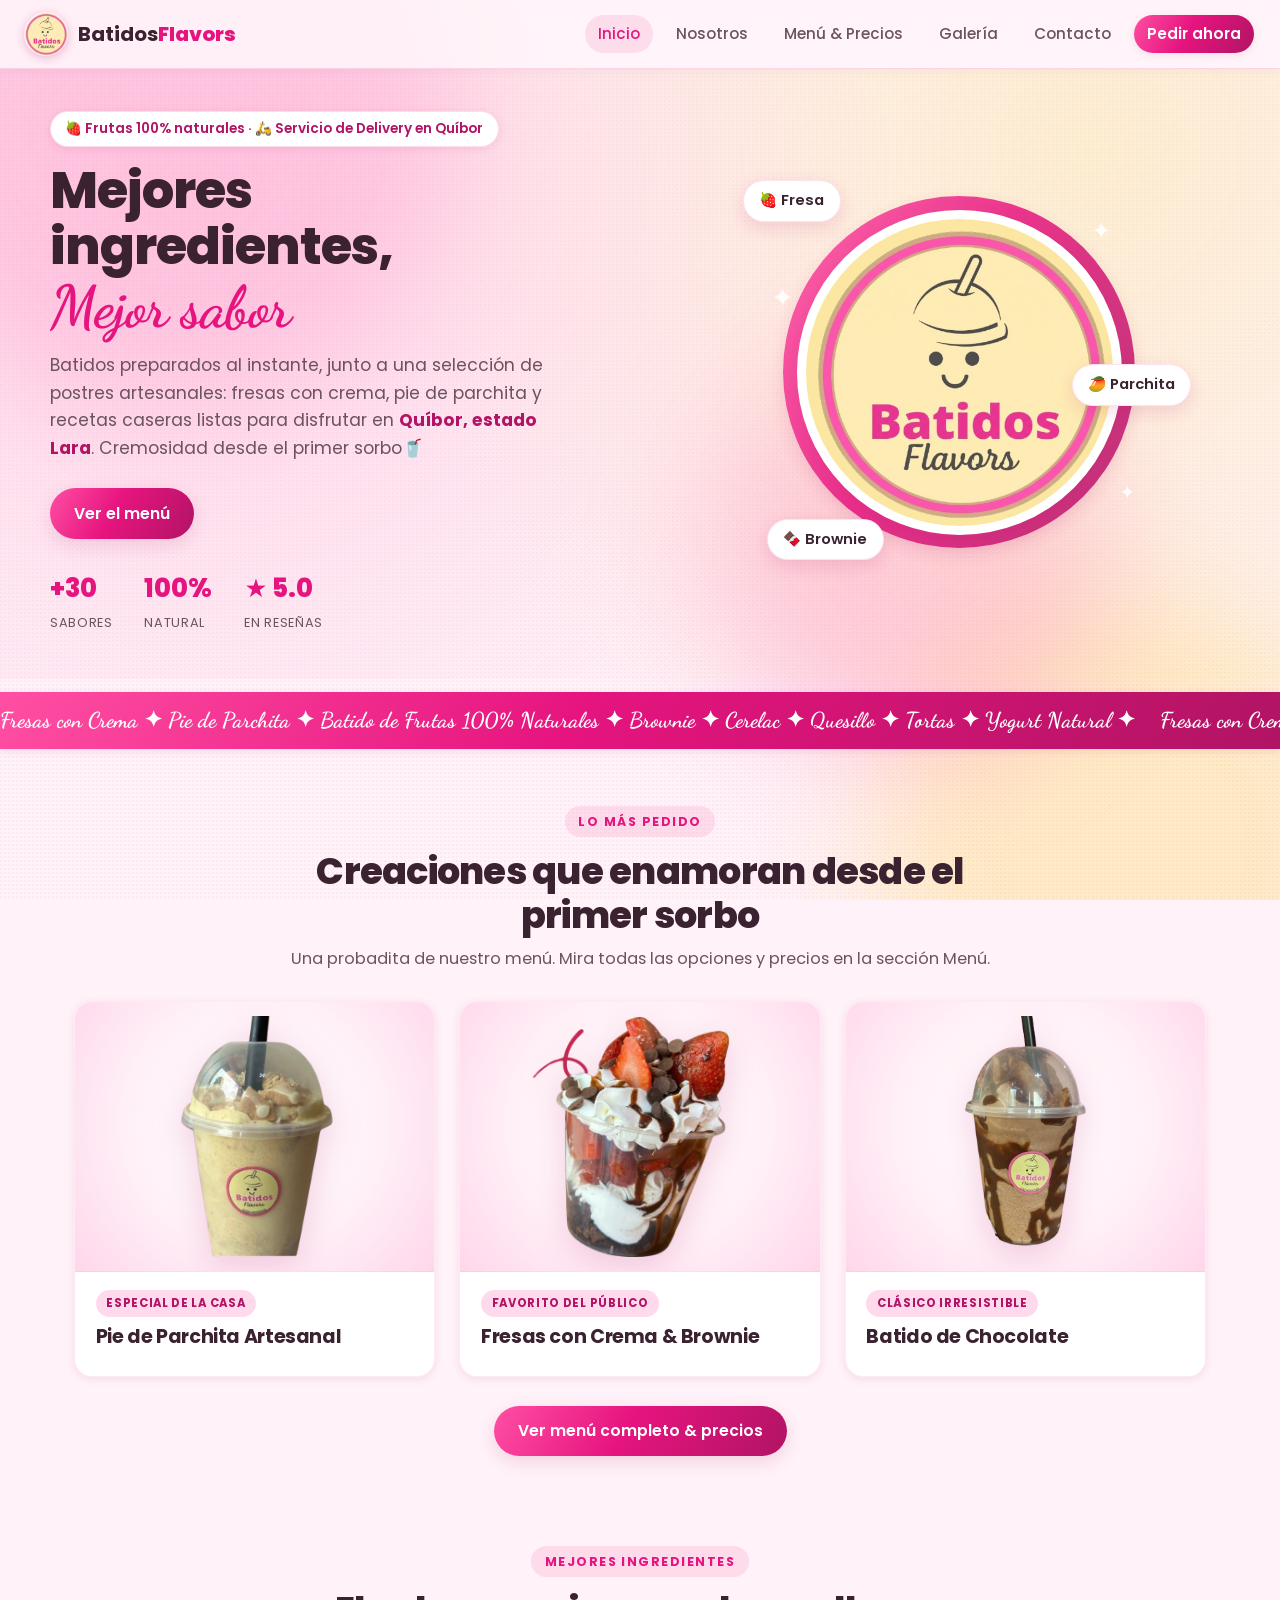
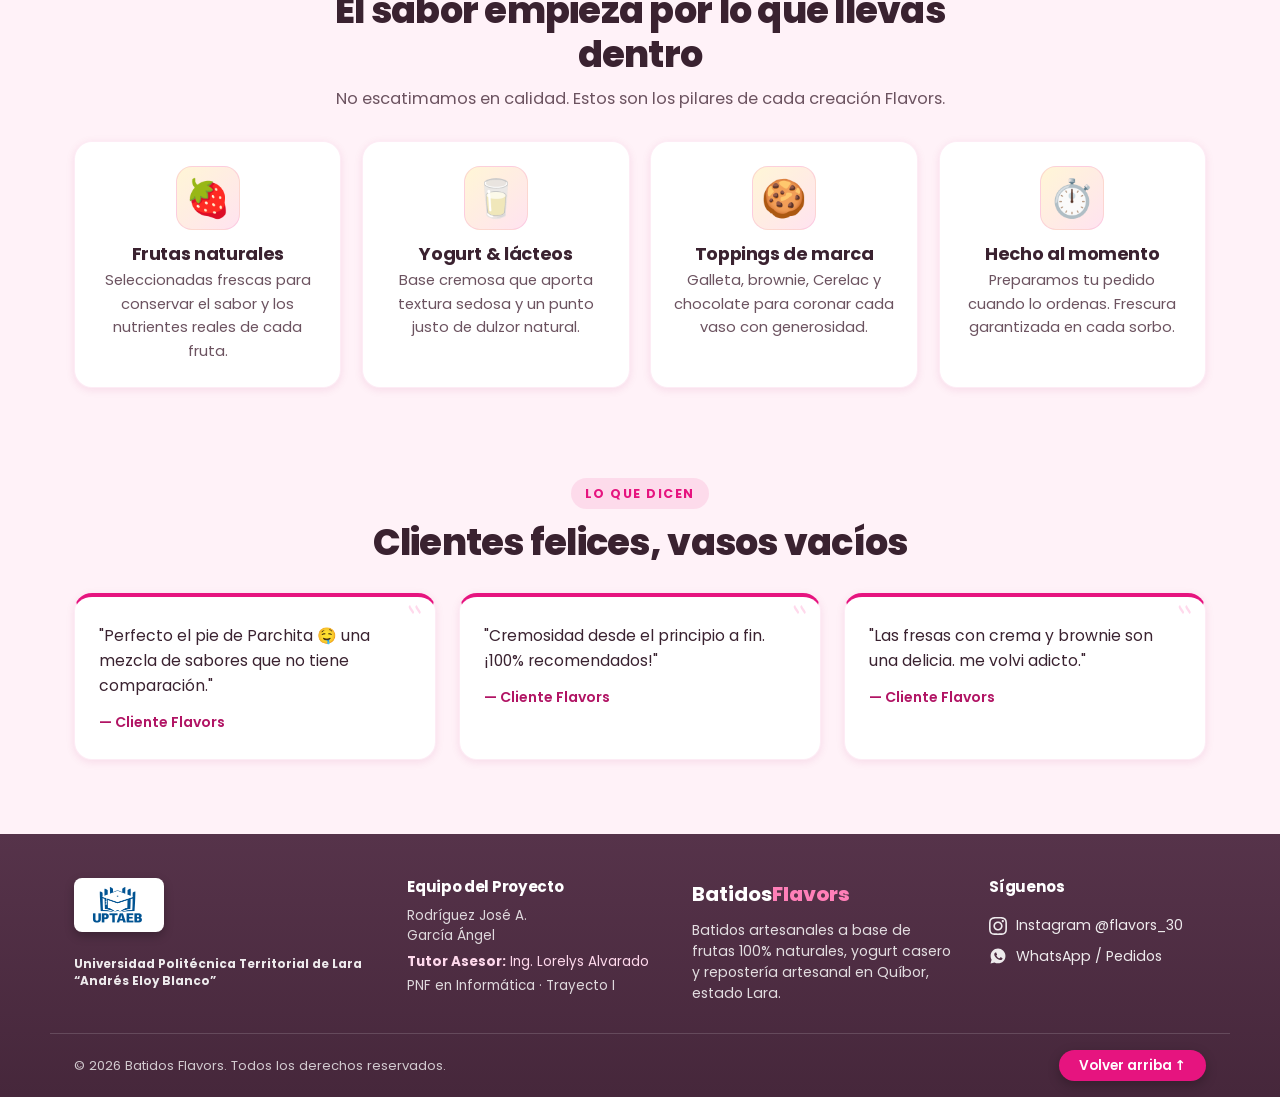
==== commit 47fc0e84: "feat: ajustar trayecto a I, incorporar horario de atencion y visor adaptado de menu oficial" ====
--- a/web-defensa/index.html
+++ b/web-defensa/index.html
@@ -312,7 +312,7 @@
         <p>Rodríguez José A.</p>
         <p>García Ángel</p>
         <p class="footer__tutor"><strong>Tutor Asesor:</strong> Ing. Lorelys Alvarado</p>
-        <p class="footer__career">PNF en Informática · Trayecto II</p>
+        <p class="footer__career">PNF en Informática · Trayecto I</p>
       </div>
 
       <!-- Columna 3: Batidos Flavors -->
--- a/web-defensa/styles.css
+++ b/web-defensa/styles.css
@@ -1439,6 +1439,72 @@
 }
 
 /* =============================================================================
+   VISOR DEL MENÚ OFICIAL (.visor-menu, .visor-menu__frame, .visor-menu__img)
+   
+   ¿QUÉ HACE ESTE MÓDULO?:
+   Permite visualizar el menú oficial en una pestaña independiente adaptando
+   su tamaño y estética a la identidad de marca, en lugar de abrir el archivo .jpg crudo.
+   
+   TRUCOS DE DEFENSA:
+   - Para cambiar el ancho máximo de la imagen:
+     En .visor-menu__img cambiar max-width: 780px; por max-width: 900px; (más ancho) o 600px; (más angosto).
+   - Para cambiar el marco blanco:
+     En .visor-menu__frame cambiar padding: 10px; o background: #ffffff;
+   - Para poner la imagen del menú de cabeza:
+     En .visor-menu__img { transform: rotate(180deg); }
+   - Para centrar o mover botones:
+     En .visor-menu__actions { justify-content: center; } (o flex-end para la derecha).
+   ============================================================================= */
+.visor-menu {
+  max-width: 900px;
+  margin: 0 auto;
+  padding: 2.2rem 1.2rem 3.5rem;
+  text-align: center;
+}
+
+.visor-menu__header {
+  margin-bottom: 1.6rem;
+}
+
+.visor-menu__header h1 {
+  font-size: 1.9rem;
+  color: var(--plum);
+  margin-bottom: 0.4rem;
+}
+
+.visor-menu__header p {
+  color: var(--plum-soft);
+  font-size: 0.95rem;
+}
+
+.visor-menu__frame {
+  display: inline-block;
+  background: #ffffff;
+  padding: 10px;
+  border-radius: 20px;
+  box-shadow: 0 10px 35px rgba(58, 34, 48, 0.16);
+  border: 1px solid rgba(230, 20, 127, 0.15);
+  max-width: 100%;
+}
+
+.visor-menu__img {
+  width: 100%;
+  max-width: 780px;
+  height: auto;
+  display: block;
+  border-radius: 12px;
+}
+
+.visor-menu__actions {
+  display: flex;
+  flex-wrap: wrap;
+  gap: 1rem;
+  justify-content: center;
+  align-items: center;
+  margin-top: 1.8rem;
+}
+
+/* =============================================================================
    13. CONTACTO, FORMULARIO Y MAPA (.contacto__card, .form-flavors, .contacto__map)
    
    ¿QUÉ HACE ESTE MÓDULO?:
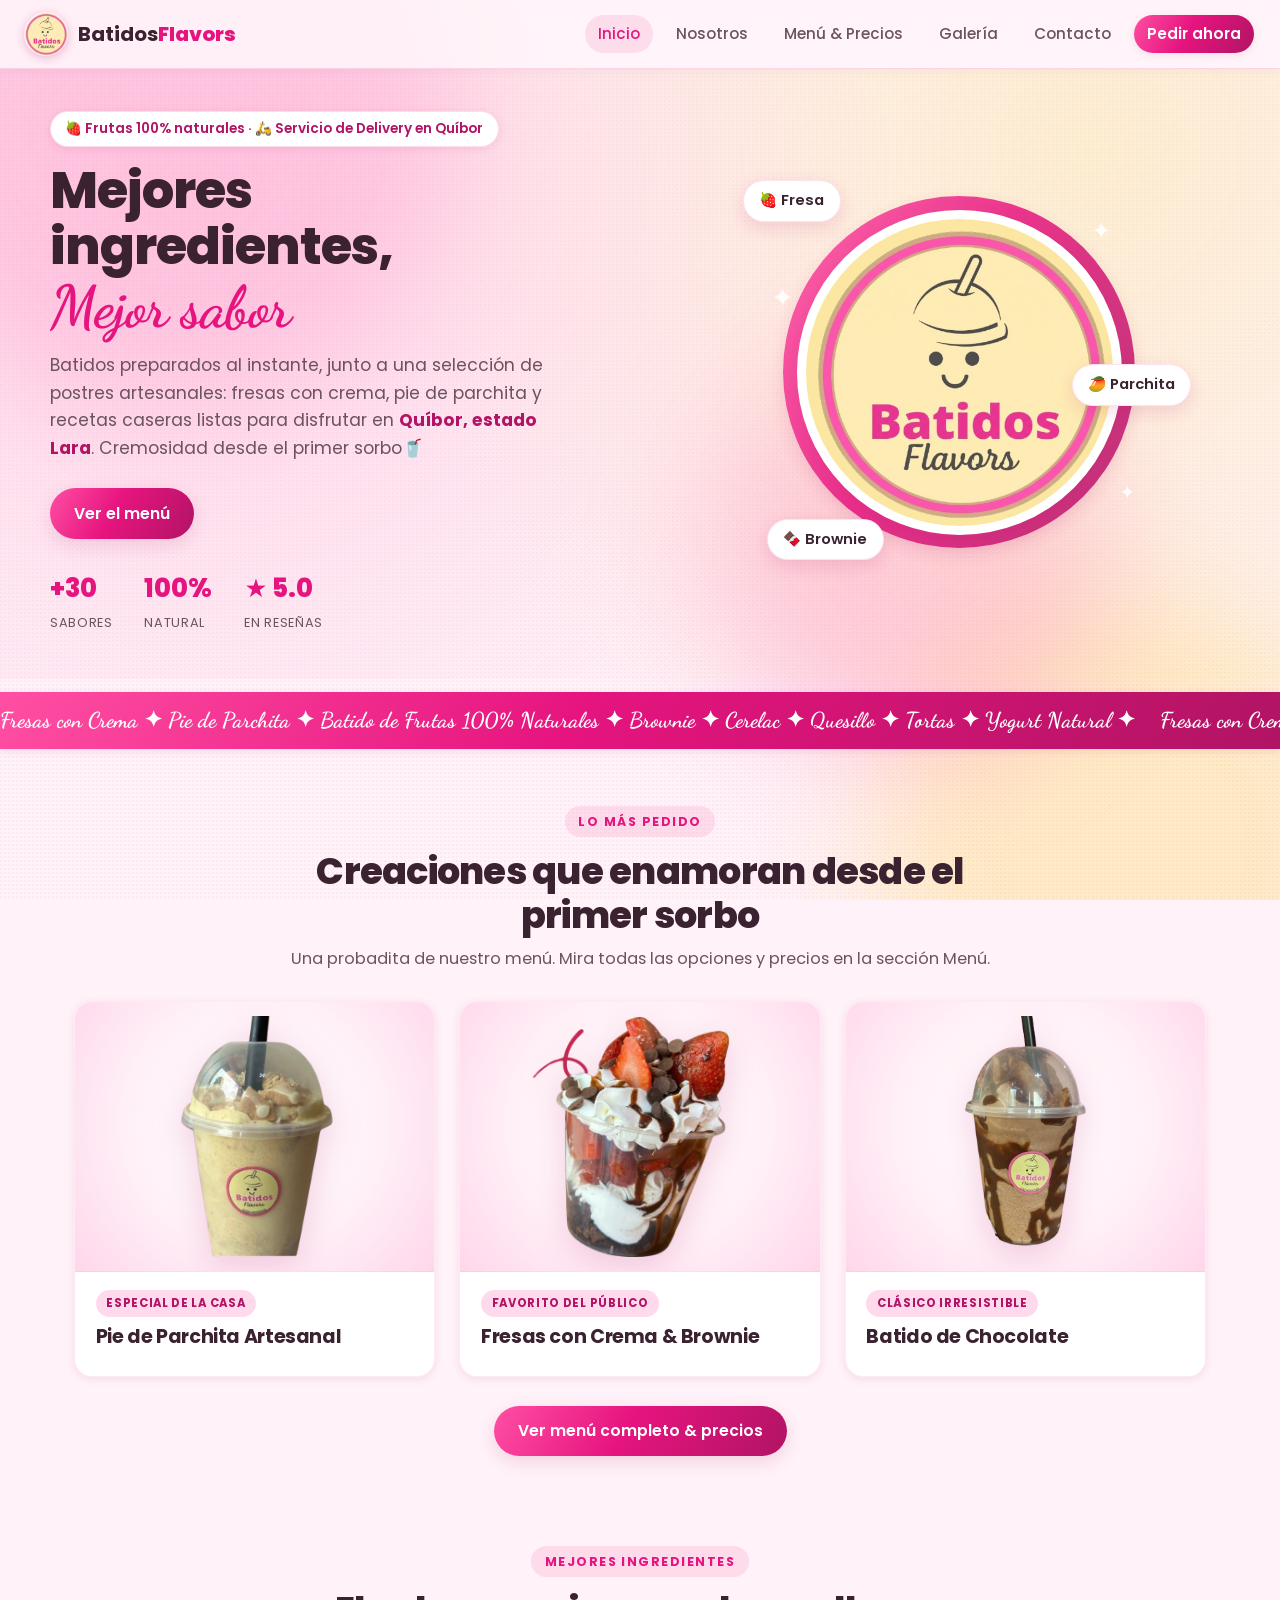
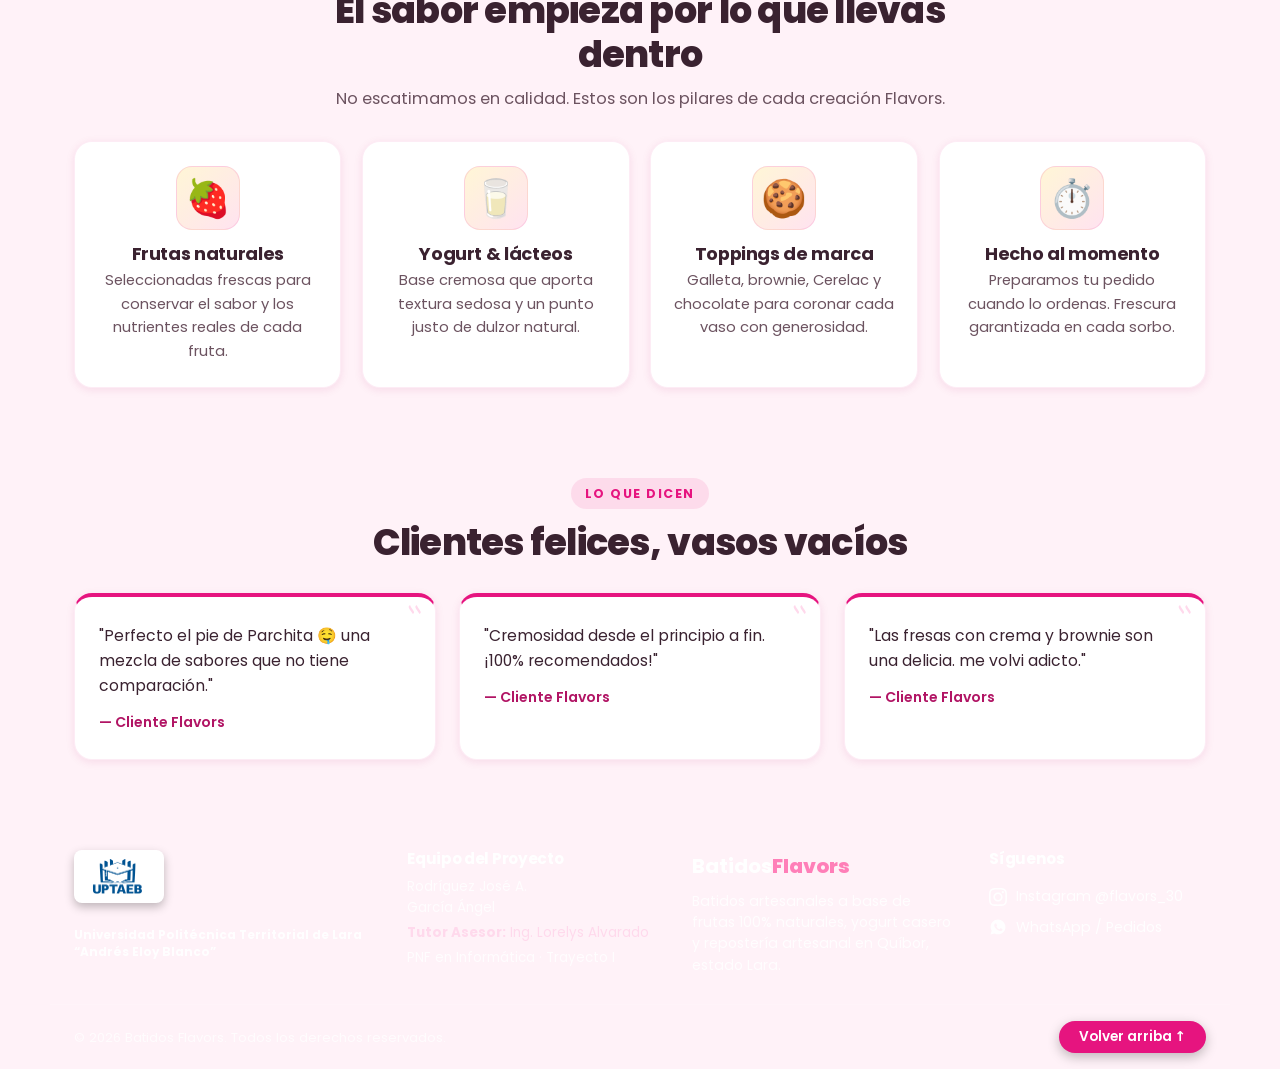
==== commit 0590eb21: "docs(defensa): guia y comentarios para boton flotante volver arriba a la derecha" ====
--- a/web-defensa/index.html
+++ b/web-defensa/index.html
@@ -294,6 +294,11 @@
      • CÓMO CAMBIAR O REUBICAR EL BOTÓN VOLVER ARRIBA:
        - El enlace <a href="#" class="footer__top-btn">Volver arriba ↑</a> está ubicado en la barra base.
        - Al pulsar href="#" el navegador regresa automáticamente a la parte superior de la página.
+       - 🎯 ¡SI EL JURADO PIDE QUE QUEDE FLOTANDO PERMANENTEMENTE A LA DERECHA!:
+         1) En styles.css, agrégale a .footer__top-btn:
+            position: fixed; bottom: 20px; right: 20px; z-index: 1000;
+         2) O en HTML agrégale la clase "btn-top":
+            <a href="#" class="footer__top-btn btn-top">Volver arriba ↑</a>
      ========================================================================= -->
   <!-- Pie de página -->
   <footer class="footer">
@@ -338,6 +343,7 @@
     <!-- Barra inferior del pie de página -->
     <div class="footer__base">
       <p>© 2026 Batidos Flavors. Todos los derechos reservados.</p>
+      <!-- 🎯 Si el jurado pide botón flotante a la derecha: agrega la clase "btn-top" aquí o usa position: fixed en CSS -->
       <a href="#" class="footer__top-btn">Volver arriba ↑</a>
     </div>
   </footer>
--- a/web-defensa/styles.css
+++ b/web-defensa/styles.css
@@ -1929,6 +1929,13 @@
    5. CÓMO PERSONALIZAR EL BOTÓN "VOLVER ARRIBA" (.footer__top-btn):
       - Cambiar su color: background: #3a2230; border: 1px solid rgba(255, 255, 255, 0.4);
       - Botón más grande y visible: padding: 0.8rem 1.8rem; font-size: 1rem;
+      - 🎯 ¡PREGUNTA CLAVE DE DEFENSA! CÓMO HACER QUE QUEDE FLOTANDO PERMANENTEMENTE A LA DERECHA:
+        Si el jurado te pide: "Haz que este botón flote siempre en la pantalla al hacer scroll":
+        Solo debes añadir a .footer__top-btn las siguientes 4 líneas de CSS:
+          position: fixed;   /* Saca el botón del pie de página y lo fija al viewport/pantalla */
+          bottom: 20px;      /* Separación de 20px desde el borde inferior */
+          right: 20px;       /* Separación de 20px desde el borde derecho */
+          z-index: 1000;     /* Asegura que flote POR ENCIMA de fotos, textos y tarjetas */
    ============================================================================= */
 .footer {
   background: #502e43;
@@ -2066,7 +2073,16 @@
   color: rgba(255, 255, 255, 0.75);
 }
 
-/* Botón volver arriba */
+/* Botón volver arriba (por defecto ubicado en la barra final del footer)
+   =============================================================================
+   🎯 SI EL JURADO PIDE EN VIVO: "HAZ QUE ESTE BOTÓN FLOTE SIEMPRE A LA DERECHA":
+   Descomenta o escribe dentro de .footer__top-btn las siguientes 4 propiedades:
+   
+   position: fixed;        <-- Lo fija a la ventana sin importar cuánto scroll hagas
+   bottom: 20px;           <-- Distancia desde el borde inferior de la pantalla
+   right: 20px;            <-- Distancia desde el borde derecho de la pantalla
+   z-index: 1000;          <-- Prioridad de capa para que nada lo tape
+   ============================================================================= */
 .footer__top-btn,
 .footer__top-link {
   display: inline-flex;
@@ -2082,6 +2098,14 @@
   text-decoration: none;
   box-shadow: 0 4px 12px rgba(0, 0, 0, 0.25);
   transition: transform 0.2s var(--ease), background 0.2s, box-shadow 0.2s;
+
+  /* --- DESCOMENTAR AQUÍ SI EL JURADO PIDE EL BOTÓN FLOTANTE ---
+  position: fixed;
+  bottom: 20px;
+  right: 20px;
+  z-index: 1000;
+  box-shadow: 0 6px 18px rgba(0, 0, 0, 0.4);
+  ------------------------------------------------------------- */
 }
 
 .footer__top-btn:hover,
@@ -2100,6 +2124,11 @@
    Botón flotante fijado en la esquina inferior derecha de la pantalla.
    - position: fixed; bottom: 22px; right: 22px; lo mantiene anclado permanentemente visible.
    - z-index: 99; asegura que flote por encima de imágenes, mapas y texto.
+   
+   🎯 CÓMO APLICARLO EN CASO DE QUE EL JURADO LO PIDA:
+   - Opción 1 (Modo rápido CSS): Aplica position: fixed; bottom: 20px; right: 20px; z-index: 1000; a .footer__top-btn.
+   - Opción 2 (Modo HTML): Agrégale la clase "btn-top" al enlace existente del footer:
+     <a href="#" class="footer__top-btn btn-top">Volver arriba ↑</a>
    
    RECOMENDACIONES Y GUÍA PRÁCTICA DE MODIFICACIÓN:
    1. CÓMO CAMBIARLO DE ESQUINA (De derecha a izquierda):
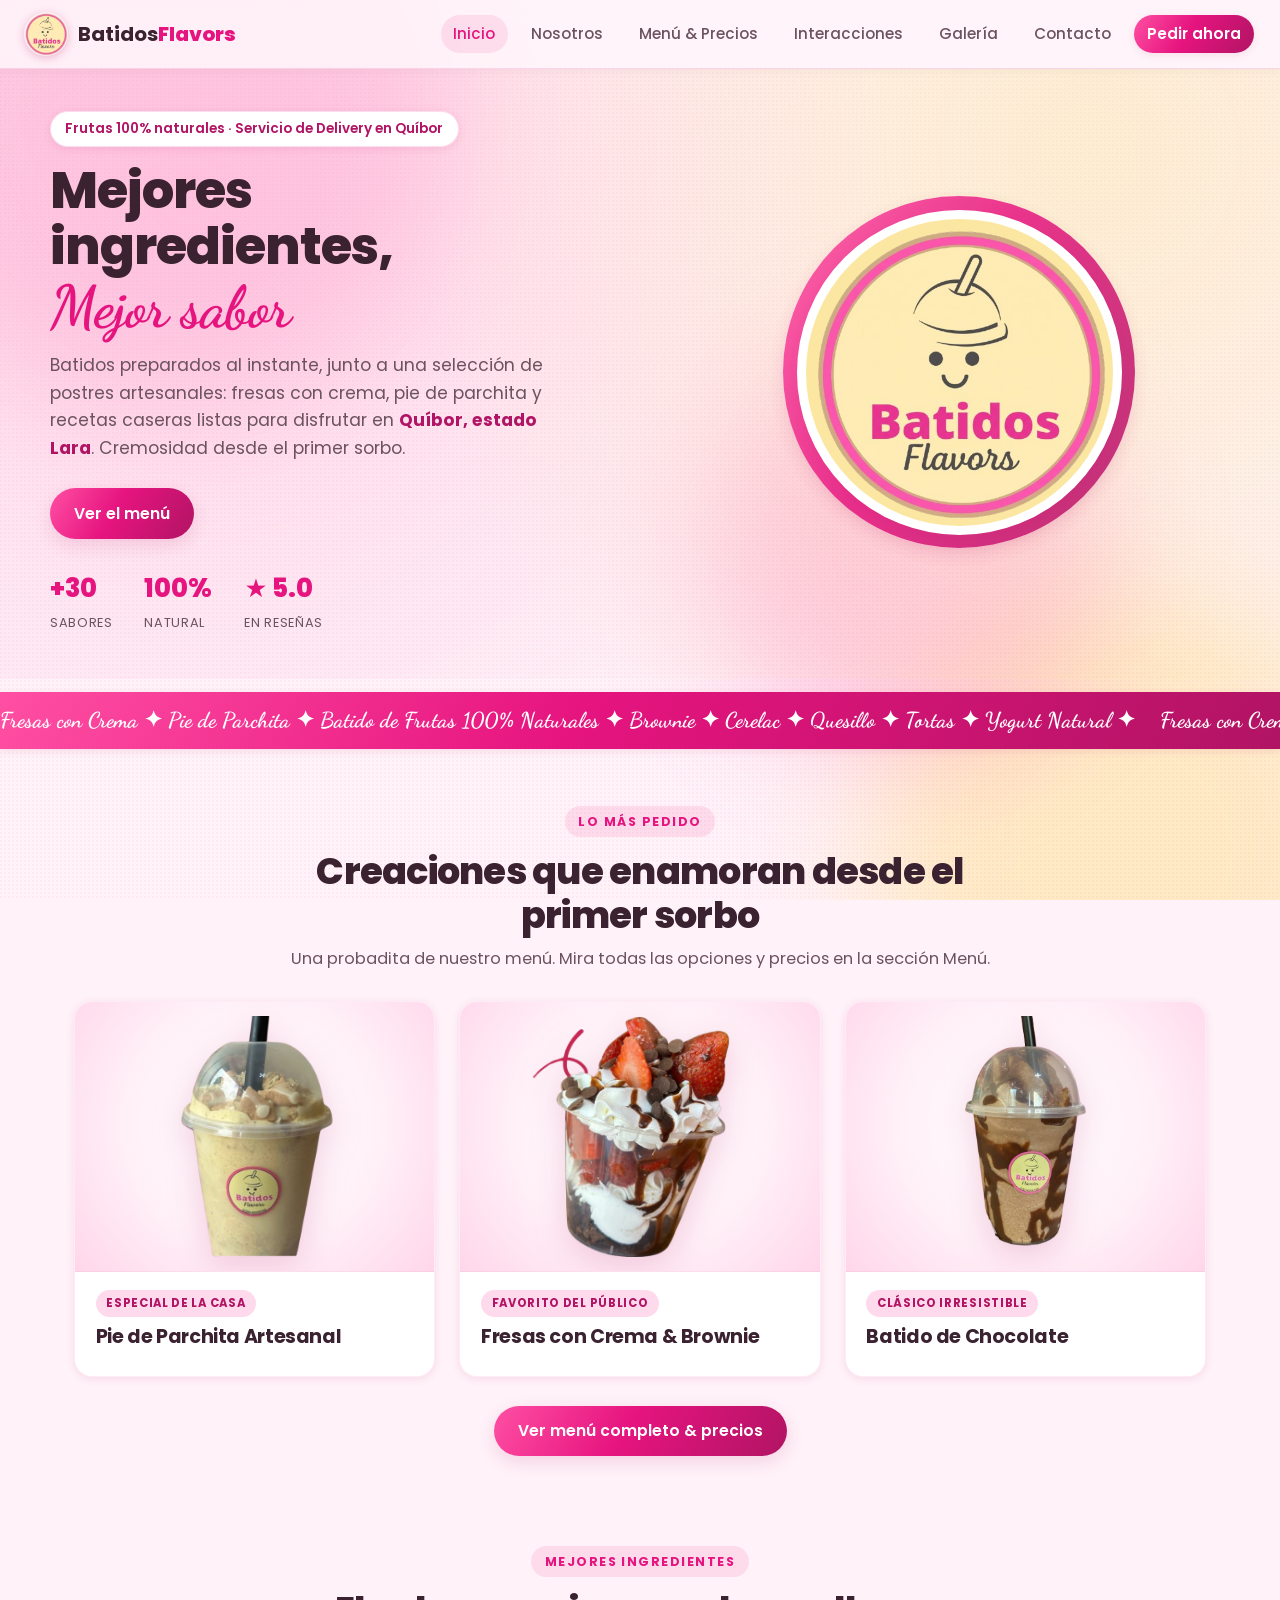
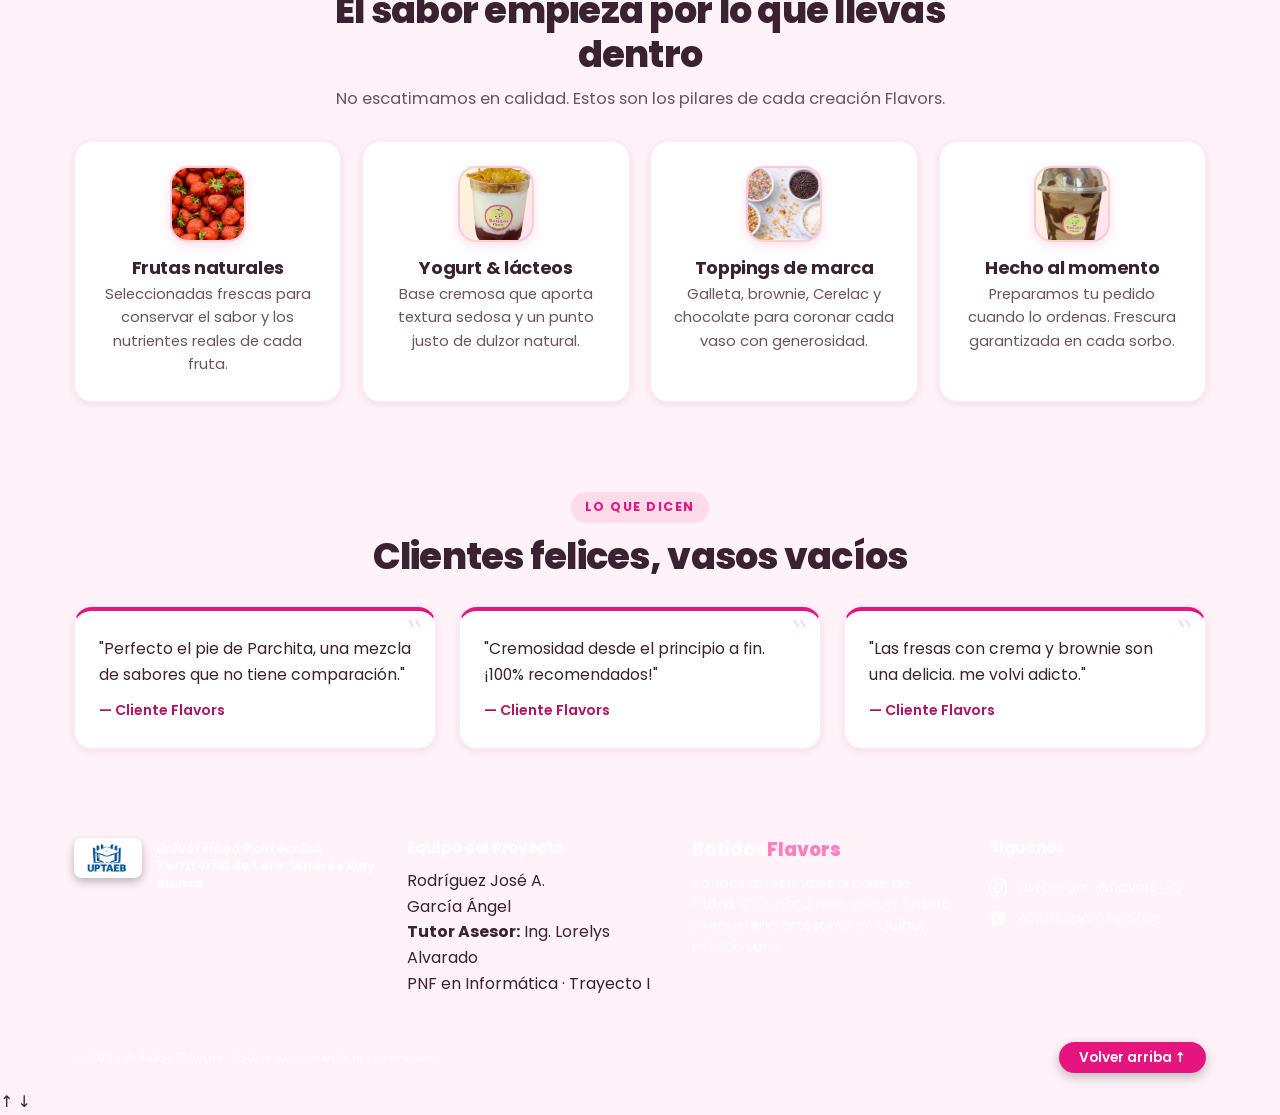
==== commit ef9b98ea: "feat: anadir pagina interacciones, reorganizar assets por carpeta, alinear footer y reemplazar emoji" ====
--- a/web-defensa/index.html
+++ b/web-defensa/index.html
@@ -28,7 +28,7 @@
   <link href="https://fonts.googleapis.com/css2?family=Poppins:wght@300;400;500;600;700;800;900&family=Dancing+Script:wght@600;700&display=swap" rel="stylesheet" />
   <link rel="stylesheet" href="styles.css" />
 </head>
-<body>
+<body id="top">
 
   <div class="bg-decor" aria-hidden="true">
     <span class="blob blob--1"></span>
@@ -64,6 +64,7 @@
       <a href="index.html" class="is-active">Inicio</a>
       <a href="nosotros.html">Nosotros</a>
       <a href="menu.html">Menú &amp; Precios</a>
+      <a href="interacciones.html">Interacciones</a>
       <a href="galeria.html">Galería</a>
       <a href="contacto.html">Contacto</a>
       <a href="assets/whatsapp.png" target="_blank" rel="noopener" title="Ver captura de WhatsApp" target="_blank" rel="noopener" class="nav__cta">Pedir ahora</a>
@@ -86,7 +87,7 @@
        - Modificar las etiquetas <b> (cifra destacada) y <span> (etiqueta descriptiva) dentro de <ul class="hero__stats">.
        - Para agregar una estadística adicional: duplicar un elemento <li><b>Dato</b><span>Descripción</span></li>.
      • CÓMO PERSONALIZAR O QUITAR LAS ETIQUETAS FLOTANTES (CHIPS):
-       - Editar el texto y emoji de cada <span class="float-chip chip-a">🍓 Fresa</span>.
+       - Editar el texto y icono de cada <span class="float-chip chip-a">Fresa</span>.
        - Para eliminarlas: borrar las líneas o aplicar .float-chip { display: none; } en CSS.
      ========================================================================= -->
     <!-- Portada principal -->
@@ -94,7 +95,7 @@
       <div class="hero__mesh" aria-hidden="true"></div>
       <div class="hero__inner">
         <div class="hero__copy">
-          <span class="pill reveal">🍓 Frutas 100% naturales · 🛵 Servicio de Delivery en Quíbor</span>
+          <span class="pill reveal">Frutas 100% naturales · Servicio de Delivery en Quíbor</span>
           <h1 class="hero__title">
             <span class="reveal d1">Mejores</span>
             <span class="reveal d2">ingredientes,</span>
@@ -102,7 +103,7 @@
           </h1>
           <p class="hero__lead reveal d4">
   Batidos preparados al instante, junto a una selección de postres artesanales: fresas con crema, 
-  pie de parchita y recetas caseras listas para disfrutar en <strong>Quíbor, estado Lara</strong>. Cremosidad desde el primer sorbo🥤
+  pie de parchita y recetas caseras listas para disfrutar en <strong>Quíbor, estado Lara</strong>. Cremosidad desde el primer sorbo.
           </p>
           <div class="hero__actions reveal d5">
             <a href="menu.html" class="btn btn--solid">Ver el menú</a>
@@ -119,12 +120,6 @@
             <figure class="cup-photo">
               <img src="assets/logo.png" alt="Logo Batidos Flavors" class="hero__logo-img" width="360" height="360" />
             </figure>
-            <span class="float-chip chip-a">🍓 Fresa</span>
-            <span class="float-chip chip-b">🥭 Parchita</span>
-            <span class="float-chip chip-c">🍫 Brownie</span>
-            <span class="sparkle s1">✦</span>
-            <span class="sparkle s2">✦</span>
-            <span class="sparkle s3">✦</span>
           </div>
         </div>
       </div>
@@ -209,7 +204,7 @@
      RECOMENDACIONES Y GUÍA PRÁCTICA DE MODIFICACIÓN: VALORES Y BENEFICIOS (.feature-grid)
      • CÓMO MODIFICAR O AGREGAR UN VALOR DE LA MARCA:
        - Cada beneficio es un contenedor <div class="feature reveal-up"> con:
-         * .feature__ic: Contiene el icono o emoji representativo (🍓, 🧼, 💛, 🛵).
+         * .feature__ic: Contiene el icono o icono representativo (imagen o ilustración).
          * <h3>: Título del beneficio.
          * <p>: Explicación detallada.
        - Para agregar un 5to valor: duplicar un bloque <div class="feature">.
@@ -224,22 +219,22 @@
       </header>
       <div class="feature-grid">
         <div class="feature reveal-up">
-          <div class="feature__ic">🍓</div>
+          <div class="feature__ic"><img src="assets/inicio-frutas-naturales.jpg" alt="Frutas naturales frescas" loading="lazy"></div>
           <h3>Frutas naturales</h3>
           <p>Seleccionadas frescas para conservar el sabor y los nutrientes reales de cada fruta.</p>
         </div>
         <div class="feature reveal-up">
-          <div class="feature__ic">🥛</div>
+          <div class="feature__ic"><img src="assets/inicio-yogur-cereal.png" alt="Yogurt artesanal y lácteos" loading="lazy"></div>
           <h3>Yogurt &amp; lácteos</h3>
           <p>Base cremosa que aporta textura sedosa y un punto justo de dulzor natural.</p>
         </div>
         <div class="feature reveal-up">
-          <div class="feature__ic">🍪</div>
+          <div class="feature__ic"><img src="assets/topins.png" alt="Toppings de marca" loading="lazy"></div>
           <h3>Toppings de marca</h3>
           <p>Galleta, brownie, Cerelac y chocolate para coronar cada vaso con generosidad.</p>
         </div>
         <div class="feature reveal-up">
-          <div class="feature__ic">⏱️</div>
+          <div class="feature__ic"><img src="assets/inicio-batido-chocolate.png" alt="Batido artesanal preparado al instante" loading="lazy"></div>
           <h3>Hecho al momento</h3>
           <p>Preparamos tu pedido cuando lo ordenas. Frescura garantizada en cada sorbo.</p>
         </div>
@@ -265,7 +260,7 @@
       </header>
       <div class="quotes">
         <blockquote class="quote reveal-up">
-          <p>"Perfecto el pie de Parchita 🤤 una mezcla de sabores que no tiene comparación."</p>
+          <p>"Perfecto el pie de Parchita, una mezcla de sabores que no tiene comparación."</p>
           <footer>— Cliente Flavors</footer>
         </blockquote>
         <blockquote class="quote reveal-up">
@@ -283,7 +278,7 @@
   </main>
 
   <!-- =========================================================================
-     RECOMENDACIONES Y GUÍA PRÁCTICA DE MODIFICACIÓN: PIE DE PÁGINA INSTITUCIONAL (<footer class="footer">)
+     RECOMENDACIONES Y GUÍA PRÁCTICA DE MODIFICACIÓN: PIE DE PÁGINA INSTITUCIONAL (<footer id="footer" class="footer">)
      • ESTRUCTURA MODULAR DE 4 COLUMNAS:
        - Columna 1 (.footer__uni): Datos universitarios (Logo UPTAEB e institución).
        - Columna 2 (.footer__team): Autores del proyecto (Rodríguez José y García Ángel, Tutora y Trayecto).
@@ -292,22 +287,24 @@
      • CÓMO MODIFICAR O ACTUALIZAR DATOS DEL EQUIPO:
        - Editar nombres o tutor directamente en los párrafos de .footer__team.
      • CÓMO CAMBIAR O REUBICAR EL BOTÓN VOLVER ARRIBA:
-       - El enlace <a href="#" class="footer__top-btn">Volver arriba ↑</a> está ubicado en la barra base.
+       - El enlace <a href="#top" class="footer__top-btn">Volver arriba ↑</a> está ubicado en la barra base.
        - Al pulsar href="#" el navegador regresa automáticamente a la parte superior de la página.
-       - 🎯 ¡SI EL JURADO PIDE QUE QUEDE FLOTANDO PERMANENTEMENTE A LA DERECHA!:
+       - Si necesitas botón flotante permanente a la derecha:
          1) En styles.css, agrégale a .footer__top-btn:
             position: fixed; bottom: 20px; right: 20px; z-index: 1000;
          2) O en HTML agrégale la clase "btn-top":
             <a href="#" class="footer__top-btn btn-top">Volver arriba ↑</a>
      ========================================================================= -->
   <!-- Pie de página -->
-  <footer class="footer">
-    <div class="footer__inner">
-      <!-- Columna 1: Universidad UPTAEB -->
+  <footer id="footer" class="footer">
+        <div class="footer__inner">
+      <!-- Columna 1: Universidad UPTAEB (Logo primero y letras al lado) -->
       <div class="footer__col footer__uni">
-        <img src="assets/logouniversidad.png" alt="Logo UPTAEB" class="footer__uni-logo" loading="lazy">
-        <div class="footer__uni-text">
-          <p class="uni-name">Universidad Politécnica Territorial de Lara “Andrés Eloy Blanco”</p>
+        <div class="footer__uni-brand">
+          <img src="assets/logouniversidad.png" alt="Logo UPTAEB" class="footer__uni-logo" loading="lazy">
+          <div class="footer__uni-text">
+            <p class="uni-name">Universidad Politécnica Territorial de Lara “Andrés Eloy Blanco”</p>
+          </div>
         </div>
       </div>
 
@@ -329,11 +326,11 @@
       <!-- Columna 4: Síguenos y contacto -->
       <div class="footer__col footer__social">
         <h4>Síguenos</h4>
-        <a href="assets/instagram.png" target="_blank" rel="noopener" title="Ver captura de Instagram" target="_blank" rel="noopener">
+        <a href="assets/instagram.png" target="_blank" rel="noopener">
           <svg viewBox="0 0 24 24" width="18" height="18" fill="currentColor" aria-hidden="true"><path d="M12 2.163c3.204 0 3.584.012 4.85.07 3.252.148 4.771 1.691 4.919 4.919.058 1.265.069 1.645.069 4.849 0 3.205-.012 3.584-.069 4.849-.149 3.225-1.664 4.771-4.919 4.919-1.266.058-1.644.07-4.85.07-3.204 0-3.584-.012-4.849-.07-3.26-.149-4.771-1.699-4.919-4.92-.058-1.265-.07-1.644-.07-4.849 0-3.204.013-3.583.07-4.849.149-3.227 1.664-4.771 4.919-4.919 1.266-.057 1.645-.069 4.849-.069zm0-2.163c-3.259 0-3.667.014-4.947.072-4.358.2-6.78 2.618-6.98 6.98-.059 1.281-.073 1.689-.073 4.948 0 3.259.014 3.668.072 4.948.2 4.358 2.618 6.78 6.98 6.98 1.281.058 1.689.072 4.948.072 3.259 0 3.668-.014 4.948-.072 4.354-.2 6.782-2.618 6.979-6.98.059-1.28.073-1.689.073-4.948 0-3.259-.014-3.667-.072-4.947-.196-4.354-2.617-6.78-6.979-6.98-1.281-.059-1.69-.073-4.949-.073zm0 5.838c-3.403 0-6.162 2.759-6.162 6.162s2.759 6.163 6.162 6.163 6.162-2.759 6.162-6.163c0-3.403-2.759-6.162-6.162-6.162zm0 10.162c-2.209 0-4-1.79-4-4 0-2.209 1.791-4 4-4s4 1.791 4 4c0 2.21-1.791 4-4 4zm6.406-11.845c-.796 0-1.441.645-1.441 1.44s.645 1.44 1.441 1.44c.795 0 1.439-.645 1.439-1.44s-.644-1.44-1.439-1.44z"/></svg>
           <span>Instagram @flavors_30</span>
         </a>
-        <a href="assets/whatsapp.png" target="_blank" rel="noopener" title="Ver captura de WhatsApp" target="_blank" rel="noopener">
+        <a href="assets/whatsapp.png" target="_blank" rel="noopener">
           <svg viewBox="0 0 24 24" width="18" height="18" fill="currentColor" aria-hidden="true"><path d="M12.04 2c-5.46 0-9.91 4.45-9.91 9.91 0 1.75.46 3.45 1.32 4.95L2.05 22l5.25-1.38c1.45.79 3.08 1.21 4.74 1.21 5.46 0 9.91-4.45 9.91-9.91 0-2.65-1.03-5.14-2.9-7.01A9.82 9.82 0 0 0 12.04 2zm5.79 14.07c-.24.68-1.39 1.3-1.92 1.38-.49.07-1.12.1-3.23-.77-2.69-1.11-4.43-3.85-4.57-4.03-.13-.18-1.09-1.45-1.09-2.77s.69-1.96.93-2.23c.24-.27.53-.34.71-.34.18 0 .35 0 .51.01.16.01.39-.06.6.46.23.54.78 1.9.85 2.04.07.14.11.3.02.48-.09.18-.14.29-.27.45-.14.16-.29.35-.41.47-.14.13-.28.28-.12.55.16.27.7 1.15 1.5 1.86 1.03.92 1.9 1.2 2.17 1.34.27.13.43.11.59-.07.16-.18.68-.79.86-1.06.18-.27.36-.23.61-.14.25.09 1.59.75 1.86.89.27.13.45.2.52.31.06.11.06.65-.18 1.33z"/></svg>
           <span>WhatsApp / Pedidos</span>
         </a>
@@ -343,10 +340,16 @@
     <!-- Barra inferior del pie de página -->
     <div class="footer__base">
       <p>© 2026 Batidos Flavors. Todos los derechos reservados.</p>
-      <!-- 🎯 Si el jurado pide botón flotante a la derecha: agrega la clase "btn-top" aquí o usa position: fixed en CSS -->
-      <a href="#" class="footer__top-btn">Volver arriba ↑</a>
+      <!-- Si necesitas botón flotante: agrega la clase "btn-top" aquí o usa position: fixed en CSS -->
+      <a href="#top" class="footer__top-btn">Volver arriba ↑</a>
     </div>
   </footer>
 
+
+  <!-- Botones de navegación flotante (subir / bajar) -->
+  <div class="floating-nav" aria-label="Navegación rápida">
+    <a href="#top" class="floating-btn" title="Ir al inicio" aria-label="Ir al inicio">↑</a>
+    <a href="#footer" class="floating-btn" title="Ir al final" aria-label="Ir al final">↓</a>
+  </div>
 </body>
 </html>
--- a/web-defensa/styles.css
+++ b/web-defensa/styles.css
@@ -533,7 +533,7 @@
    - Estructura: CSS Grid de 2 columnas (.hero__copy texto a la izq y .hero__art ilustración a la der).
    - .cup-stage / .cup-photo: Escenario circular decorado que contiene el logo oficial con borde blanco
      y resplandor ambiental (.cup-glow).
-   - .float-chip: Pequeñas etiquetas flotantes (🍓 Fresa, 🥭 Parchita, 🍫 Brownie) que orbitan el logo.
+   - .float-chip: Pequeñas etiquetas flotantes (Fresa, Parchita, Brownie) que orbitan el logo.
    
    RECOMENDACIONES Y GUÍA PRÁCTICA DE MODIFICACIÓN:
    1. CÓMO INVERTIR LAS COLUMNAS (Ilustración a la izquierda y texto a la derecha):
@@ -552,7 +552,20 @@
    5. CÓMO MOVER LAS ETIQUETAS FLOTANTES (CHIPS):
       - .chip-a { top: 2%; left: -4%; } -> cambiar top/left para moverla de lugar.
       - .chip-b { top: 48%; right: -8%; } -> cambiar coordenadas según se prefiera.
-      - Para ocultar las etiquetas flotantes: .float-chip { display: none; }
+      - Para ocultar las etiquetas flotantes: .float-chip {
+  position: absolute;
+  background: transparent;
+  color: #ffffff;
+  font-size: 1.05rem;
+  font-weight: 700;
+  padding: 0;
+  border: none;
+  border-radius: 0;
+  box-shadow: none;
+  text-shadow: 0 1px 3px rgba(0, 0, 0, 0.45), 0 2px 10px rgba(177, 20, 100, 0.35);
+  pointer-events: none;
+  user-select: none;
+}
    6. CÓMO ROTAR EL LOGO O DARLE EFECTO FLOTANTE:
       - Rotar 180°: .hero__logo-img { transform: rotate(180deg); }
       - Animación flotante continua: añadir animation: drift 6s ease-in-out infinite alternate;
@@ -746,6 +759,20 @@
   bottom: 16%;
   right: 6%;
   font-size: 1.2rem;
+}
+
+.s4 {
+  bottom: 8%;
+  left: 8%;
+  font-size: 1.4rem;
+  color: #ffd6eb;
+}
+
+.s5 {
+  top: 46%;
+  right: -3%;
+  font-size: 1.3rem;
+  color: #ffffff;
 }
 
 .s3 {
@@ -1054,7 +1081,7 @@
       - Más lento y relajado: cambiar carouselSlide 12s por carouselSlide 20s.
       - Detener el carrusel en una foto fija: cambiar animation: none;
    4. CÓMO PERSONALIZAR LAS VIÑETAS DE LISTA (.checks):
-      - Cambiar el símbolo ✓ por otro: en .checks li::before cambiar content: "✓"; por "★", "🍓" o "•";
+      - Cambiar el símbolo ✓ por otro: en .checks li::before cambiar content: "✓"; por "★" o "•";
       - Viñetas cuadradas: cambiar border-radius: 50%; por border-radius: 4px;
    ============================================================================= */
 .nosotros {
@@ -1207,15 +1234,27 @@
 }
 
 .feature__ic {
-  font-size: 2.3rem;
-  width: 64px;
-  height: 64px;
-  margin: 0 auto 0.8rem;
-  border-radius: 16px;
-  display: grid;
-  place-items: center;
+  width: 76px;
+  height: 76px;
+  margin: 0 auto 0.9rem;
+  border-radius: 18px;
+  overflow: hidden;
+  display: block;
   background: var(--grad-soft);
-  border: 1px solid rgba(230, 20, 127, 0.12);
+  border: 2px solid rgba(230, 20, 127, 0.15);
+  box-shadow: 0 4px 12px rgba(230, 20, 127, 0.12);
+}
+
+.feature__ic img {
+  width: 100%;
+  height: 100%;
+  object-fit: cover;
+  display: block;
+  transition: transform 0.35s var(--ease);
+}
+
+.feature:hover .feature__ic img {
+  transform: scale(1.1);
 }
 
 .feature h3 {
@@ -1355,14 +1394,22 @@
 }
 
 .price-cat__head .ic {
-  font-size: 1.7rem;
-  width: 52px;
-  height: 52px;
-  display: grid;
-  place-items: center;
+  width: 54px;
+  height: 54px;
   border-radius: 14px;
+  overflow: hidden;
+  display: block;
   background: var(--grad-soft);
   box-shadow: var(--shadow-sm);
+  flex-shrink: 0;
+  border: 1px solid rgba(230, 20, 127, 0.12);
+}
+
+.price-cat__head .ic img {
+  width: 100%;
+  height: 100%;
+  object-fit: cover;
+  display: block;
 }
 
 .price-cat__head h2 {
@@ -1929,15 +1976,16 @@
    5. CÓMO PERSONALIZAR EL BOTÓN "VOLVER ARRIBA" (.footer__top-btn):
       - Cambiar su color: background: #3a2230; border: 1px solid rgba(255, 255, 255, 0.4);
       - Botón más grande y visible: padding: 0.8rem 1.8rem; font-size: 1rem;
-      - 🎯 ¡PREGUNTA CLAVE DE DEFENSA! CÓMO HACER QUE QUEDE FLOTANDO PERMANENTEMENTE A LA DERECHA:
-        Si el jurado te pide: "Haz que este botón flote siempre en la pantalla al hacer scroll":
+      - Si necesitas botón flotante permanente en la esquina inferior derecha:
         Solo debes añadir a .footer__top-btn las siguientes 4 líneas de CSS:
-          position: fixed;   /* Saca el botón del pie de página y lo fija al viewport/pantalla */
+          position: fixed;   /* Saca el botón del pie de página y lo fija a la pantalla */
           bottom: 20px;      /* Separación de 20px desde el borde inferior */
           right: 20px;       /* Separación de 20px desde el borde derecho */
-          z-index: 1000;     /* Asegura que flote POR ENCIMA de fotos, textos y tarjetas */
+          z-index: 1000;     /* Asegura que flote por encima de fotos, textos y tarjetas */
    ============================================================================= */
 .footer {
+  position: relative;
+  z-index: 30;
   background: #502e43;
   background: linear-gradient(180deg, #56334a 0%, #46273b 100%);
   color: rgba(255, 255, 255, 0.88);
@@ -1954,66 +2002,75 @@
   align-items: start;
 }
 
+.footer__col {
+  display: flex;
+  flex-direction: column;
+  justify-content: flex-start;
+}
+
+.footer__col > *:first-child {
+  margin-top: 0 !important;
+}
+
 /* Columna 1: Universidad UPTAEB */
 .footer__uni {
   display: flex;
   flex-direction: column;
-  gap: 0.75rem;
+  justify-content: flex-start;
+}
+
+.footer__uni-brand {
+  display: flex;
+  flex-direction: row;
+  align-items: flex-start; /* Alinea al ras superior */
+  gap: 0.85rem;
+  margin-top: 0;
 }
 
 .footer__uni-logo {
-  display: inline-block;
+  display: block;
   background-color: #ffffff;
-  padding: 8px 12px;
+  padding: 5px 8px;
   border-radius: 8px;
   border: 1px solid rgba(255, 255, 255, 0.3);
   box-shadow: 0 4px 10px rgba(0, 0, 0, 0.25);
-  max-width: 90px;
-  height: auto;
+  max-width: 85px;
+  height: 40px;
   object-fit: contain;
-  margin-bottom: 12px;
-}
-
-.footer__uni-text p {
-  font-size: 0.74rem;
-  line-height: 1.4;
-  color: rgba(255, 255, 255, 0.90);
+  flex-shrink: 0;
+  margin: 0;
+}
+
+.footer__uni-text {
+  margin: 0;
+  padding-top: 2px; /* Ajuste optico para alinear con la altura del encabezado */
 }
 
 .uni-name {
   color: #ffffff;
   font-weight: 700;
-}
-
-/* Columna 2: Equipo de proyecto */
+  font-size: 0.8rem;
+  line-height: 1.35;
+  margin: 0;
+}
+
+/* Columna 2 y 4: Encabezados */
 .footer__team h4,
 .footer h4 {
   color: #ffffff;
   font-size: 0.95rem;
-  margin-bottom: 0.6rem;
+  line-height: 1.35;
+  margin: 0 0 0.6rem 0;
   font-weight: 700;
-}
-
-.footer__team p {
-  font-size: 0.84rem;
-  line-height: 1.5;
-  color: rgba(255, 255, 255, 0.82);
-}
-
-.footer__tutor {
-  margin-top: 0.35rem;
-  color: #ffd9ec !important;
-}
-
-.footer__career {
-  margin-top: 0.25rem;
-  font-size: 0.78rem;
-  color: rgba(255, 255, 255, 0.72);
 }
 
 /* Columna 3: Batidos Flavors */
 .footer__brand .nav__brand-txt {
   color: #ffffff;
+  font-size: 1.15rem;
+  line-height: 1.35;
+  display: inline-block;
+  margin: 0;
 }
 
 .footer__brand .nav__brand-txt strong {
@@ -2075,7 +2132,7 @@
 
 /* Botón volver arriba (por defecto ubicado en la barra final del footer)
    =============================================================================
-   🎯 SI EL JURADO PIDE EN VIVO: "HAZ QUE ESTE BOTÓN FLOTE SIEMPRE A LA DERECHA":
+   Si necesitas botón flotante fijo a la derecha:
    Descomenta o escribe dentro de .footer__top-btn las siguientes 4 propiedades:
    
    position: fixed;        <-- Lo fija a la ventana sin importar cuánto scroll hagas
@@ -2099,7 +2156,7 @@
   box-shadow: 0 4px 12px rgba(0, 0, 0, 0.25);
   transition: transform 0.2s var(--ease), background 0.2s, box-shadow 0.2s;
 
-  /* --- DESCOMENTAR AQUÍ SI EL JURADO PIDE EL BOTÓN FLOTANTE ---
+  /* --- Si necesitas botón flotante descomenta estas líneas ---
   position: fixed;
   bottom: 20px;
   right: 20px;
@@ -2125,7 +2182,7 @@
    - position: fixed; bottom: 22px; right: 22px; lo mantiene anclado permanentemente visible.
    - z-index: 99; asegura que flote por encima de imágenes, mapas y texto.
    
-   🎯 CÓMO APLICARLO EN CASO DE QUE EL JURADO LO PIDA:
+   CÓMO APLICAR BOTÓN FLOTANTE:
    - Opción 1 (Modo rápido CSS): Aplica position: fixed; bottom: 20px; right: 20px; z-index: 1000; a .footer__top-btn.
    - Opción 2 (Modo HTML): Agrégale la clase "btn-top" al enlace existente del footer:
      <a href="#" class="footer__top-btn btn-top">Volver arriba ↑</a>
@@ -2382,3 +2439,166 @@
 
   
 }
+
+
+/* =============================================================================
+   18. PÁGINA INTERACCIONES (FAQ, ENCUESTA Y CALIFICACIÓN 100% CSS PURO)
+   ============================================================================= */
+.faq-list {
+  display: grid;
+  gap: 1rem;
+  max-width: 820px;
+  margin: 0 auto;
+}
+
+.faq-item {
+  background: #ffffff;
+  border-radius: var(--radius-md);
+  border: 1px solid rgba(230, 20, 127, 0.12);
+  box-shadow: var(--shadow-sm);
+  overflow: hidden;
+  transition: border-color 0.2s, box-shadow 0.2s;
+}
+
+.faq-item[open] {
+  border-color: var(--pink);
+  box-shadow: var(--shadow-md);
+}
+
+.faq-summary {
+  padding: 1.15rem 1.4rem;
+  font-weight: 600;
+  font-size: 1.05rem;
+  color: var(--plum);
+  cursor: pointer;
+  list-style: none;
+  display: flex;
+  justify-content: space-between;
+  align-items: center;
+  user-select: none;
+}
+
+.faq-summary::-webkit-details-marker {
+  display: none;
+}
+
+.faq-summary::after {
+  content: "＋";
+  font-size: 1.25rem;
+  color: var(--pink);
+  font-weight: 700;
+  transition: transform 0.25s var(--ease);
+}
+
+.faq-item[open] .faq-summary::after {
+  content: "−";
+  transform: rotate(180deg);
+}
+
+.faq-content {
+  padding: 0 1.4rem 1.2rem;
+  color: var(--plum-soft);
+  line-height: 1.6;
+  font-size: 0.95rem;
+  border-top: 1px dashed rgba(230, 20, 127, 0.12);
+  margin-top: 0.2rem;
+  padding-top: 0.9rem;
+}
+
+/* Encuesta interactiva de sabores (100% CSS) */
+.poll-grid {
+  display: grid;
+  grid-template-columns: repeat(auto-fit, minmax(220px, 1fr));
+  gap: 1.2rem;
+  max-width: 960px;
+  margin: 0 auto;
+}
+
+.poll-card {
+  position: relative;
+  display: block;
+  cursor: pointer;
+}
+
+.poll-card input[type="radio"] {
+  position: absolute;
+  opacity: 0;
+  pointer-events: none;
+}
+
+.poll-card__box {
+  background: #ffffff;
+  border-radius: var(--radius-md);
+  padding: 1.4rem 1.2rem;
+  text-align: center;
+  border: 2px solid rgba(230, 20, 127, 0.12);
+  box-shadow: var(--shadow-sm);
+  transition: all 0.25s var(--ease);
+}
+
+.poll-card__box img {
+  width: 80px;
+  height: 80px;
+  border-radius: 50%;
+  object-fit: cover;
+  margin: 0 auto 0.8rem;
+  display: block;
+  border: 3px solid var(--pink-bg);
+}
+
+.poll-card__box h4 {
+  font-size: 1.05rem;
+  color: var(--plum);
+  margin-bottom: 0.3rem;
+}
+
+.poll-card__box span {
+  font-size: 0.85rem;
+  color: var(--plum-soft);
+}
+
+.poll-card:hover .poll-card__box {
+  transform: translateY(-4px);
+  border-color: var(--pink-soft);
+  box-shadow: var(--shadow-md);
+}
+
+.poll-card input[type="radio"]:checked + .poll-card__box {
+  border-color: var(--pink);
+  background: var(--pink-bg);
+  box-shadow: 0 0 0 3px rgba(230, 20, 127, 0.2), var(--shadow-md);
+  transform: translateY(-4px);
+}
+
+.poll-card input[type="radio"]:checked + .poll-card__box::after {
+  content: "✓ ¡Voto seleccionado!";
+  display: block;
+  margin-top: 0.6rem;
+  font-size: 0.82rem;
+  font-weight: 700;
+  color: var(--pink);
+}
+
+/* Calificación por estrellas CSS */
+.star-rating {
+  display: inline-flex;
+  flex-direction: row-reverse;
+  font-size: 1.8rem;
+  gap: 0.3rem;
+}
+
+.star-rating input {
+  display: none;
+}
+
+.star-rating label {
+  color: #d1c7ce;
+  cursor: pointer;
+  transition: color 0.15s;
+}
+
+.star-rating input:checked ~ label,
+.star-rating label:hover,
+.star-rating label:hover ~ label {
+  color: #ffb703;
+}
